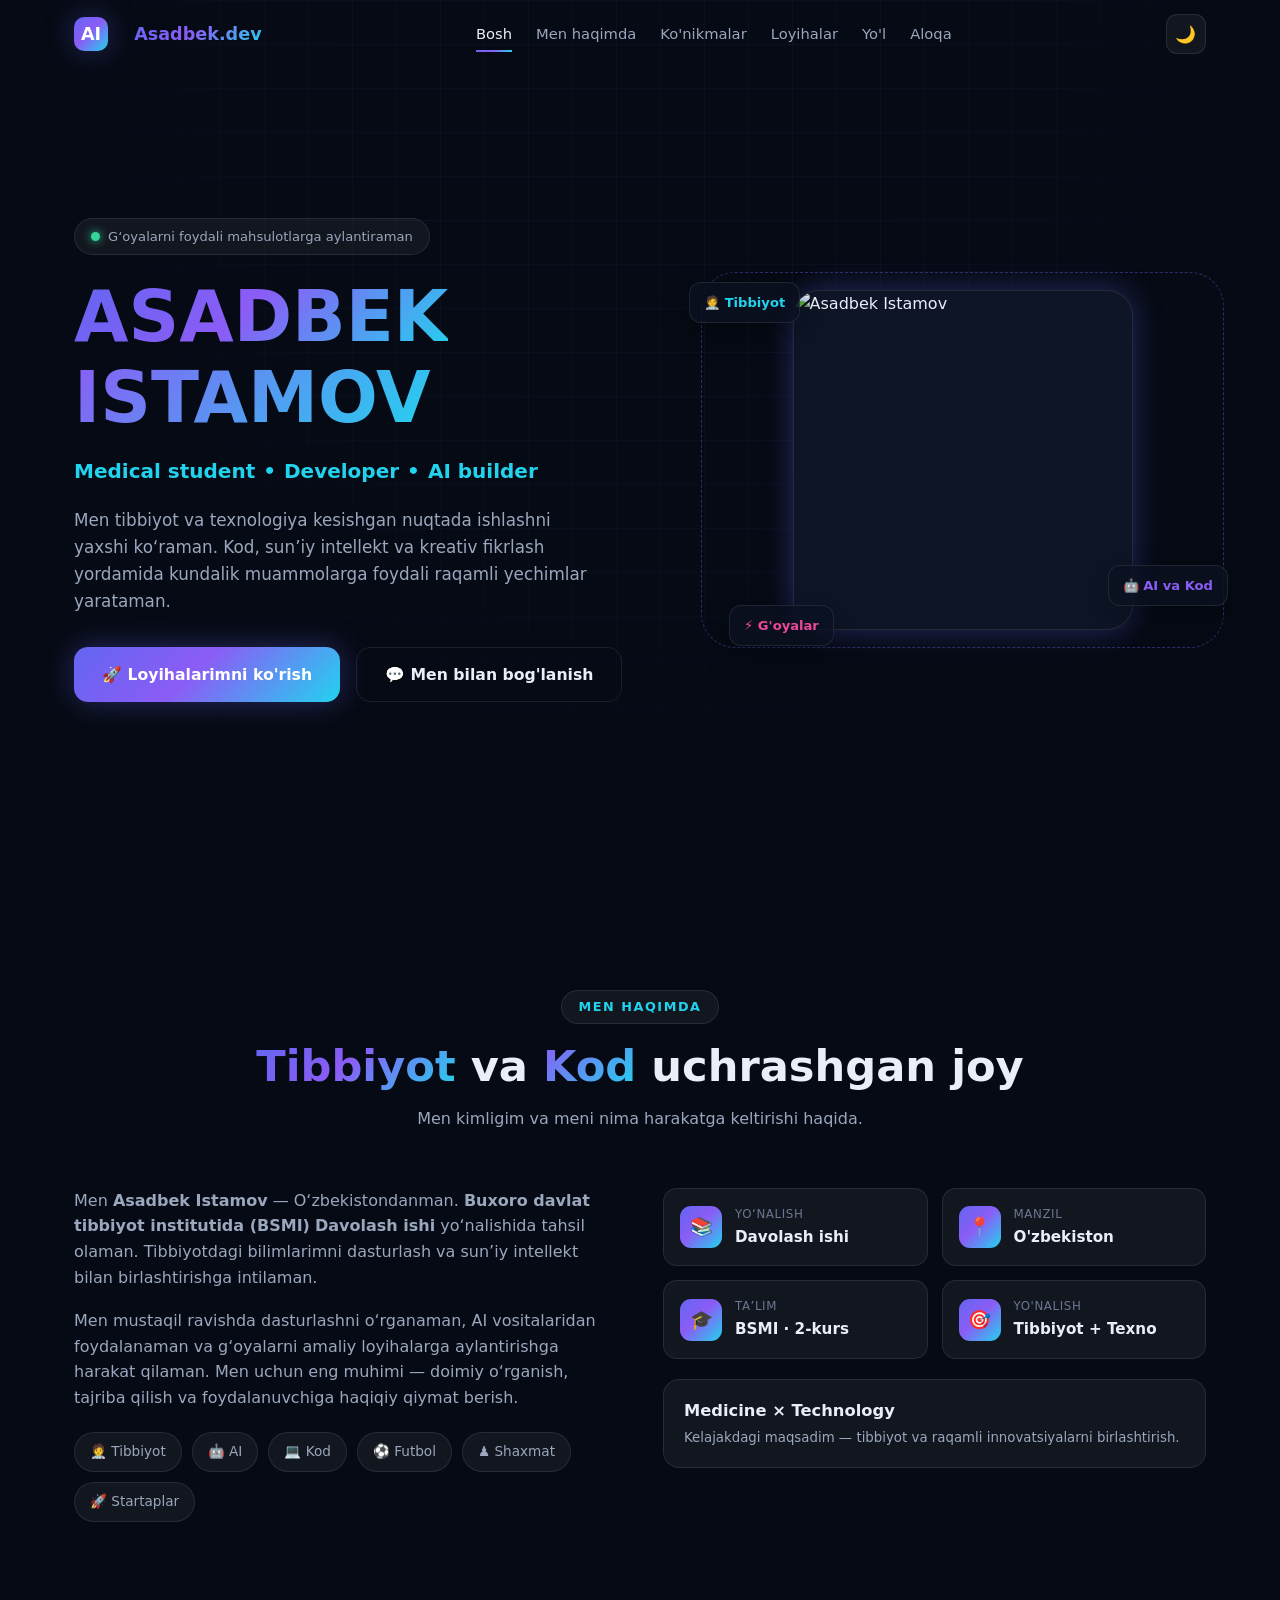
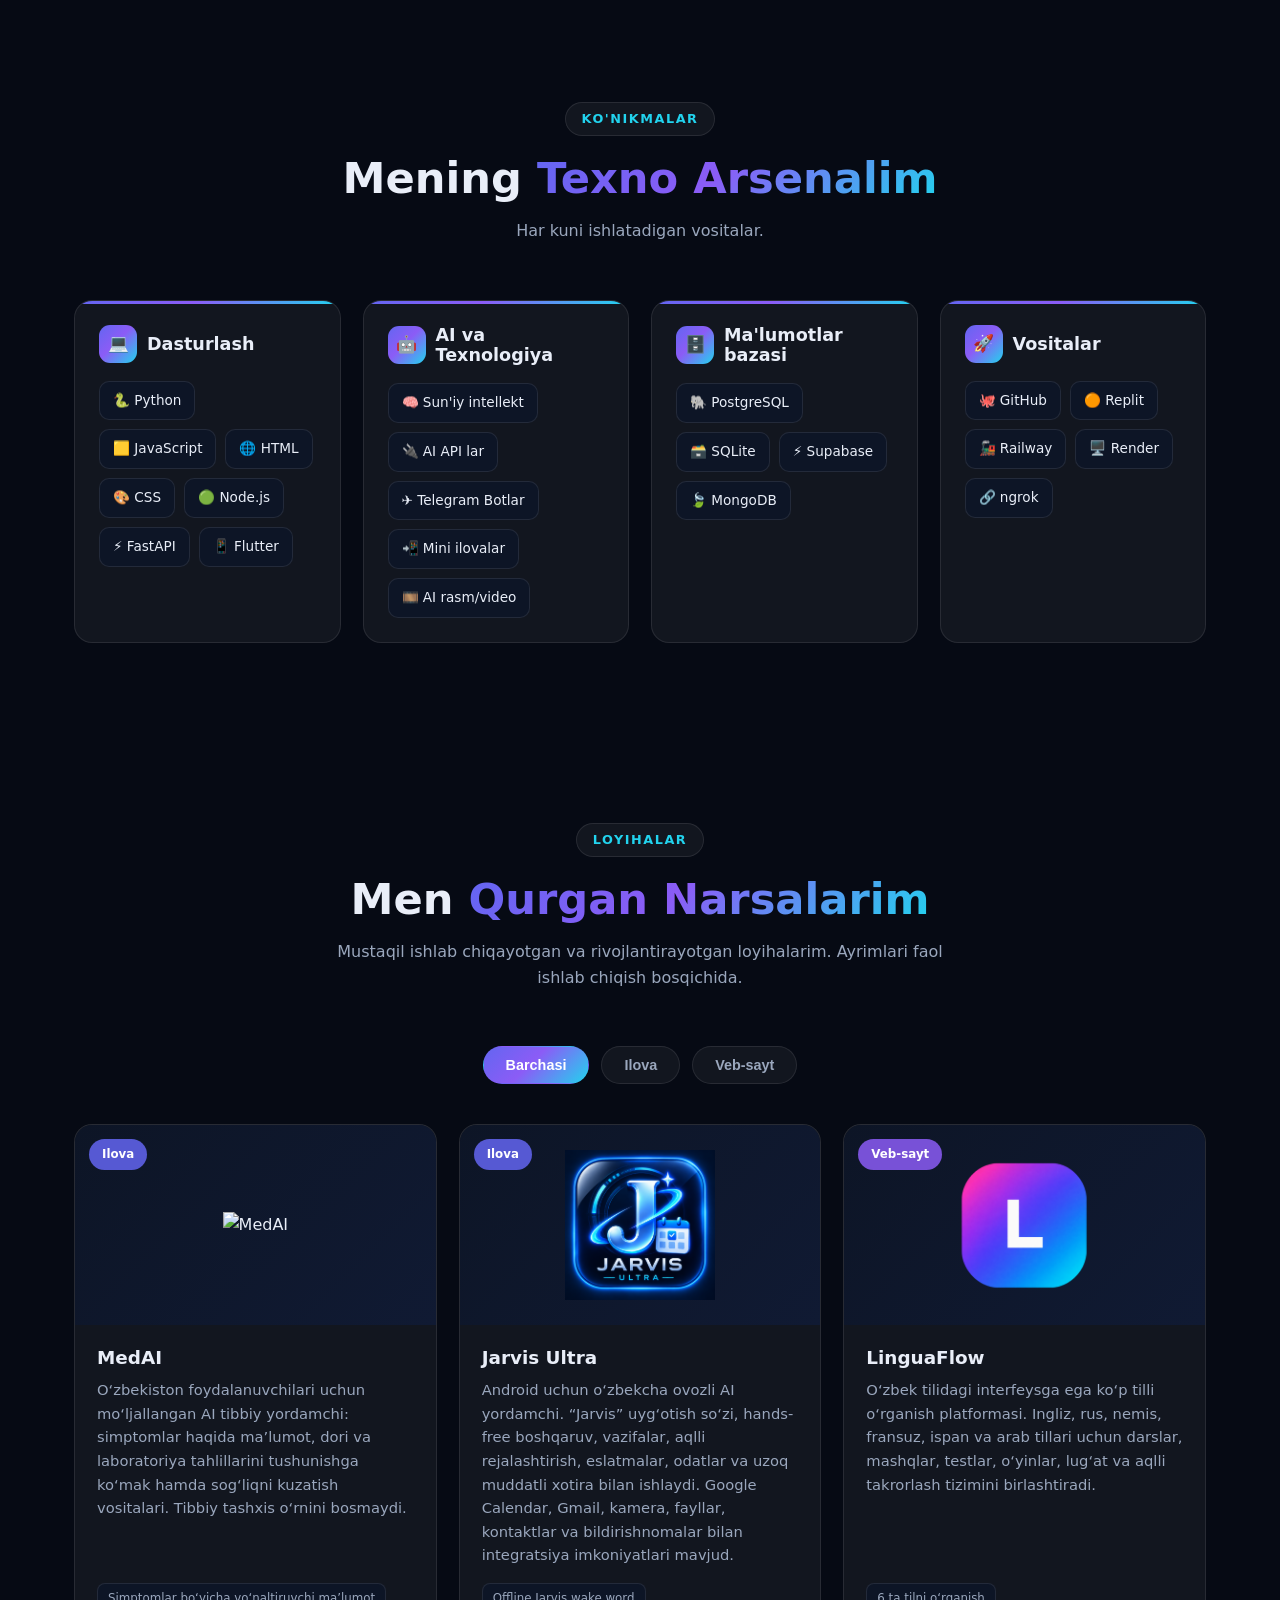
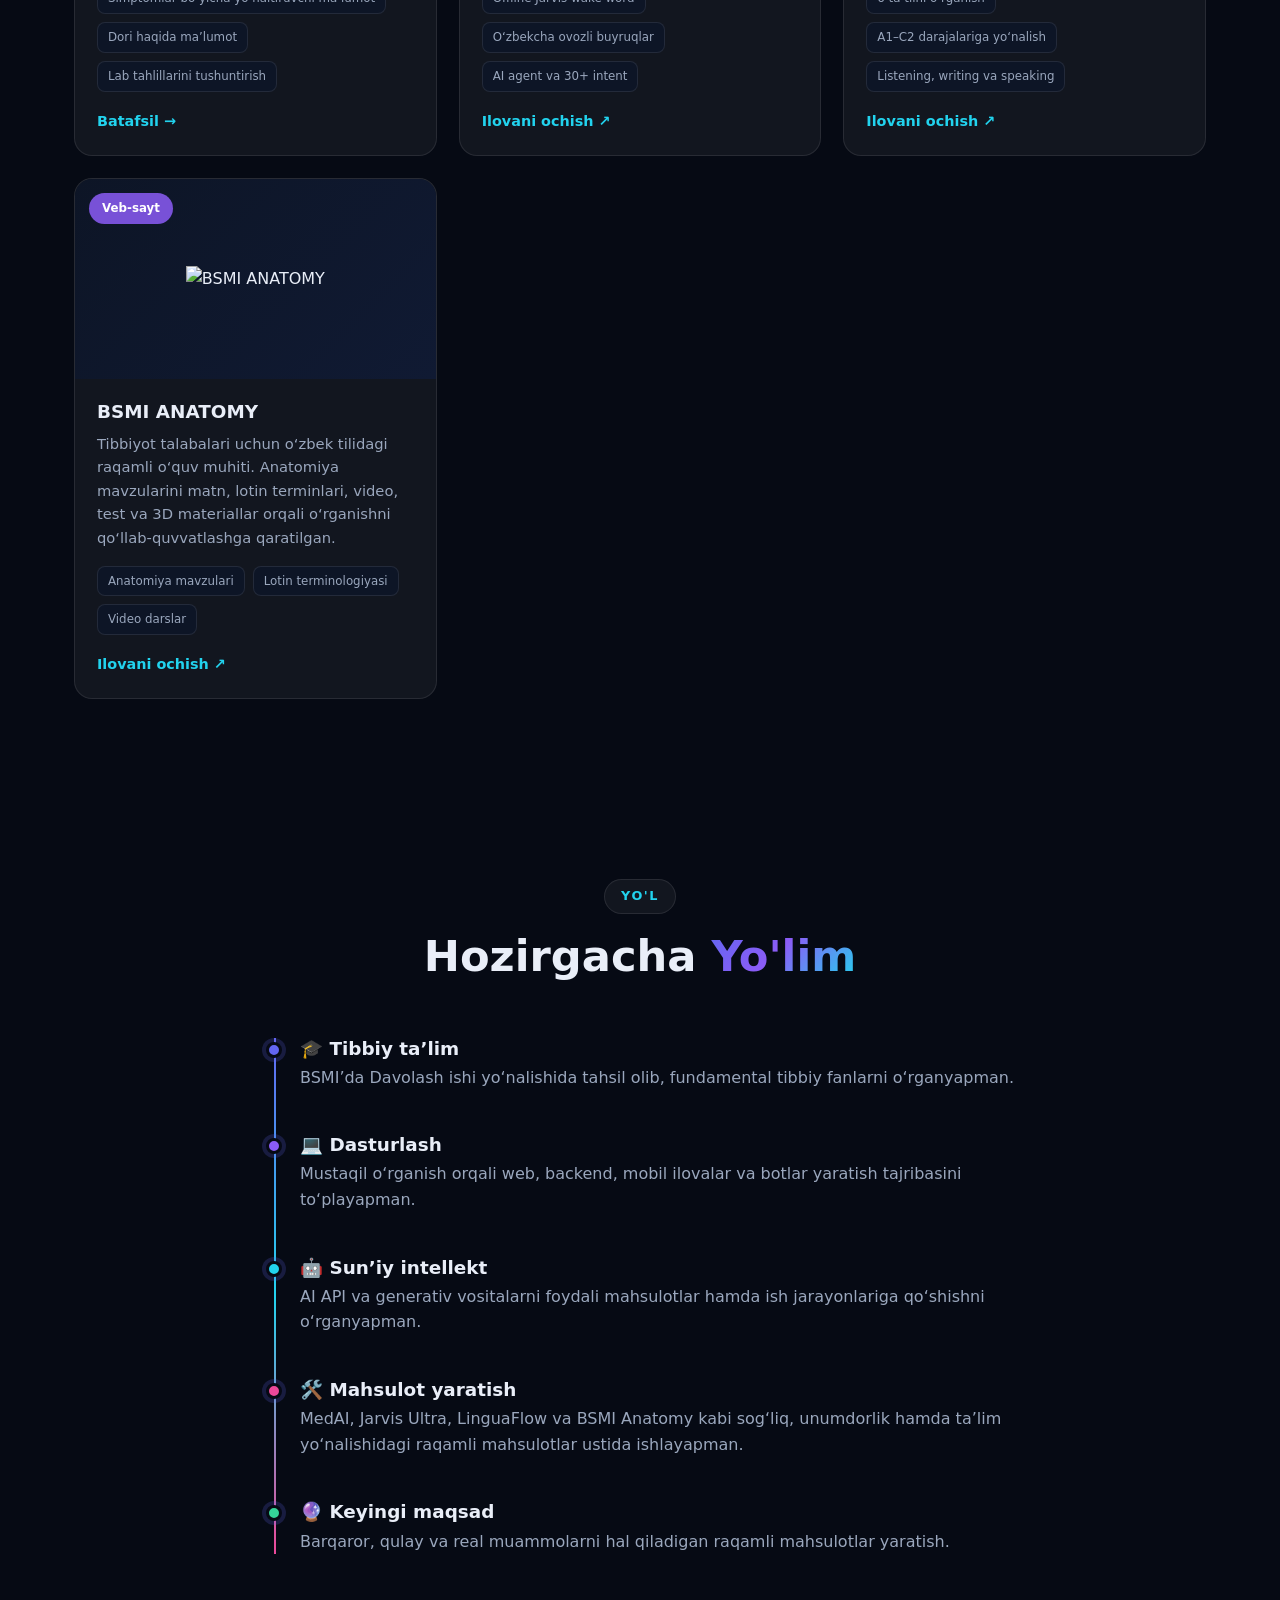
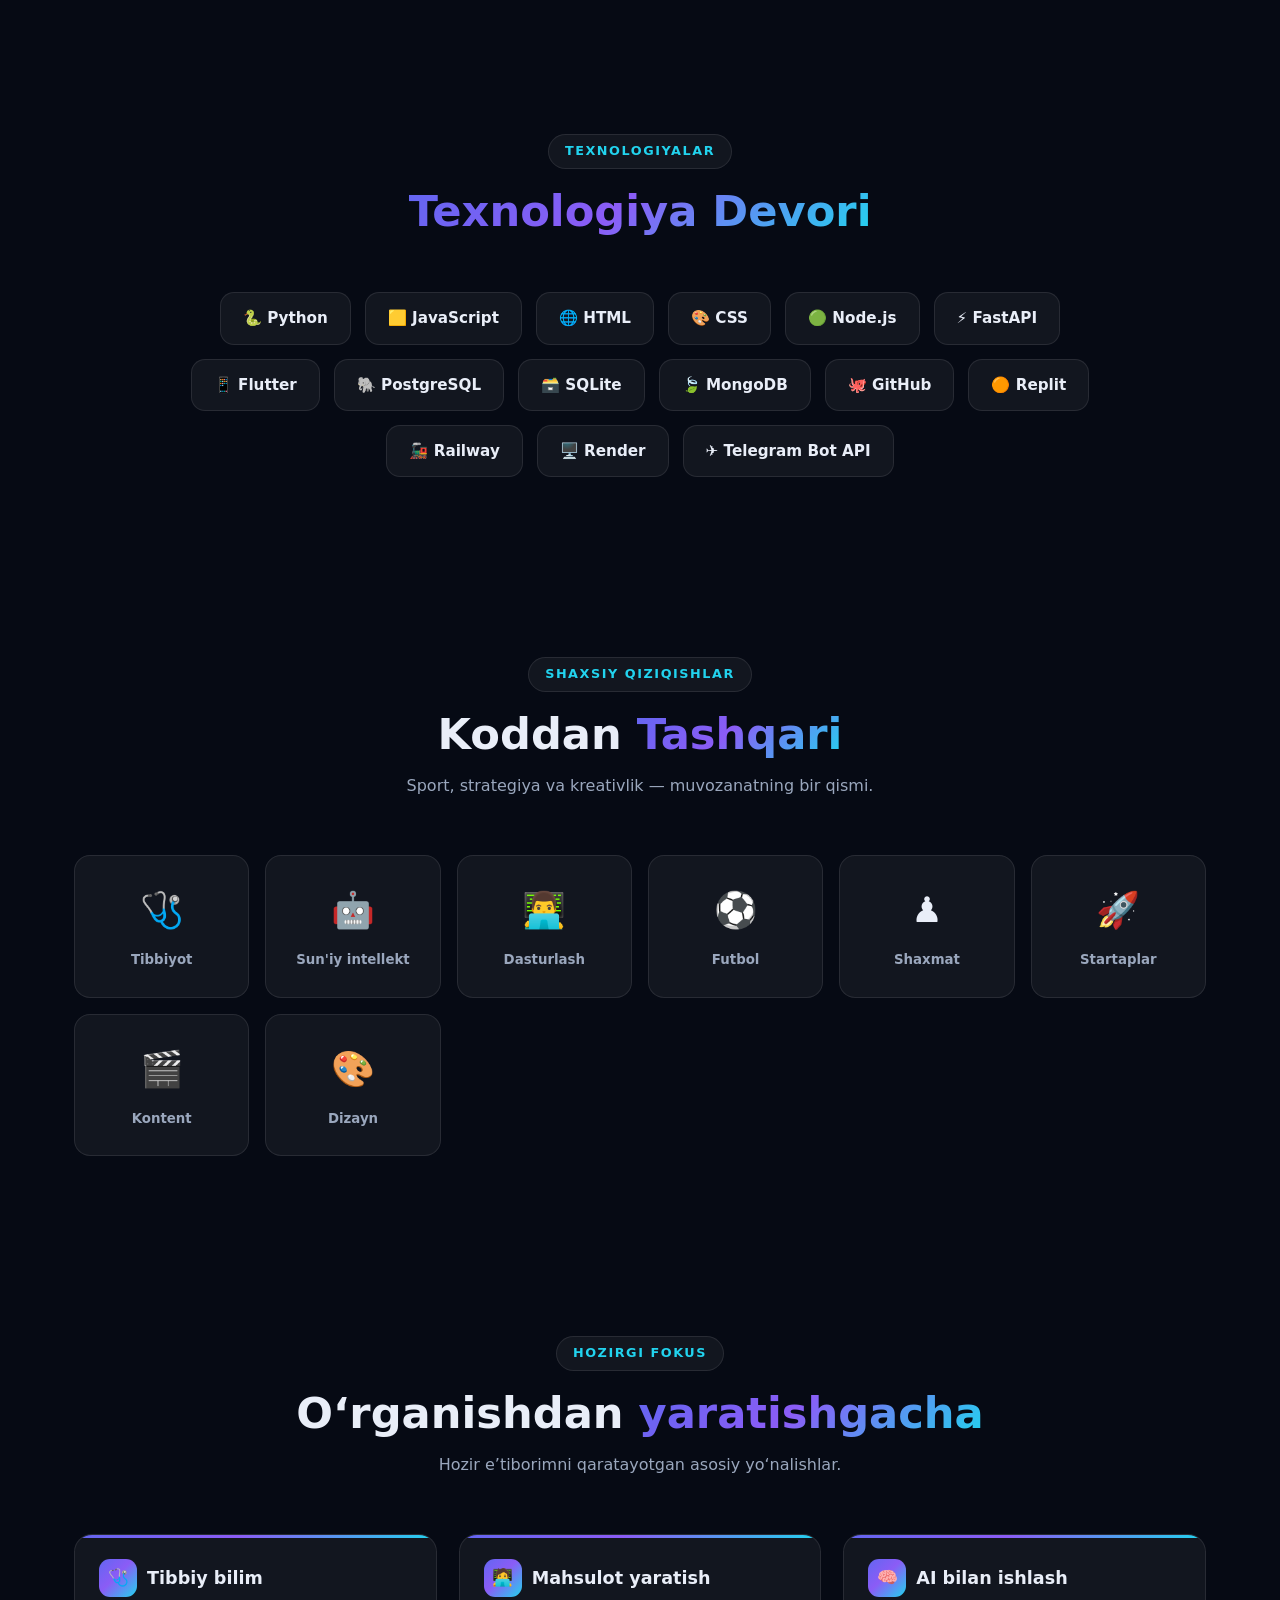
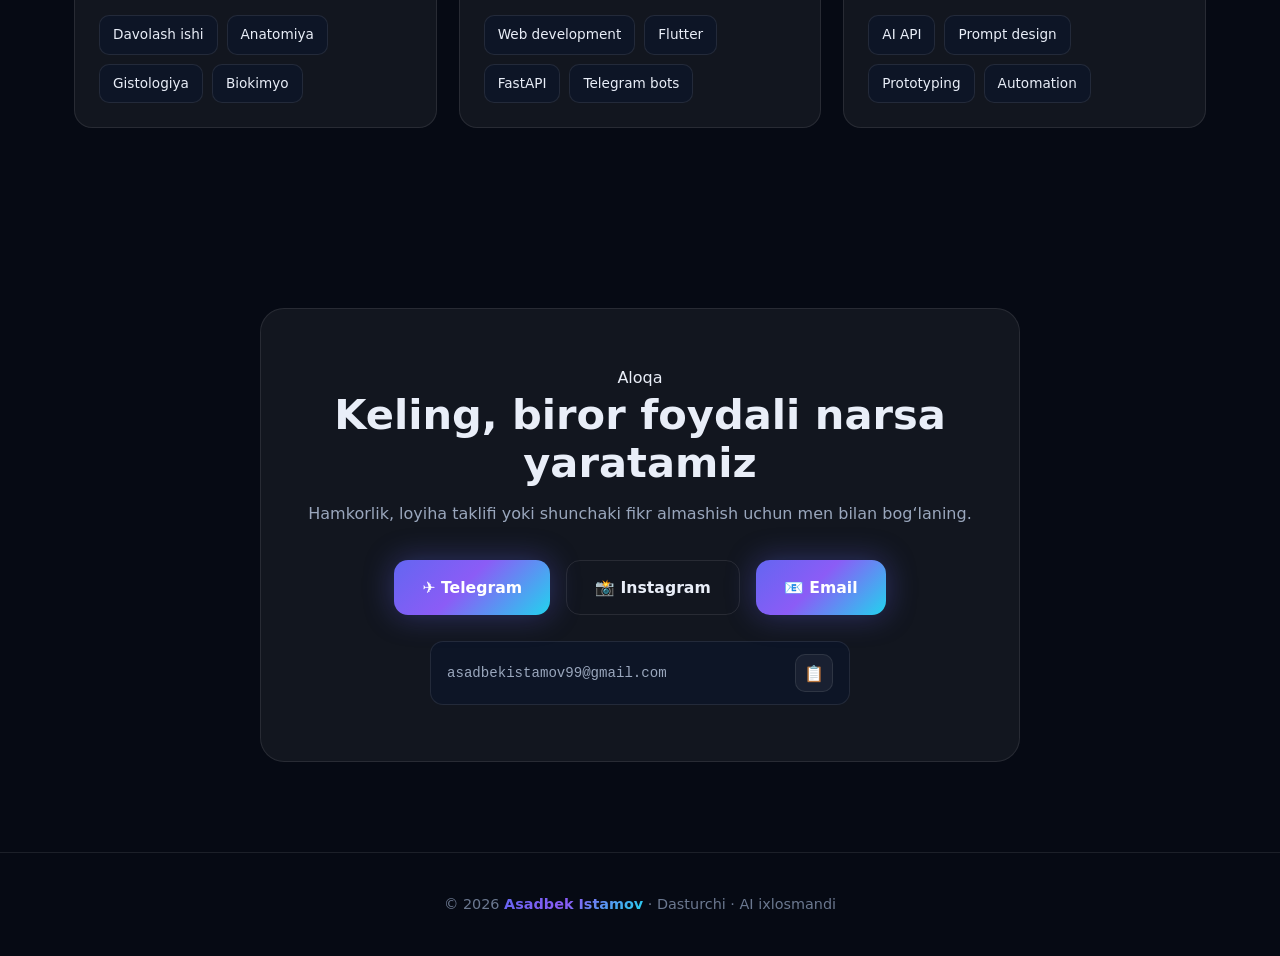
==== index.html @ b7e3a641 "Link BSMI Anatomy to bsmianatomy.uz" ====
<!DOCTYPE html>
<html lang="uz" data-theme="dark">
<head>
<meta charset="UTF-8">
<meta name="viewport" content="width=device-width, initial-scale=1.0">
<title>Asadbek Istamov — Creative Portfolio</title>
<meta name="description" content="Asadbek Istamovning shaxsiy portfolio sayti. Tibbiyot, dasturlash, sun'iy intellekt va raqamli mahsulotlar.">
<meta name="author" content="Asadbek Istamov">
<meta name="keywords" content="Asadbek Istamov, portfolio, BSMI, medicine, developer, AI, Jarvis Ultra, LinguaFlow, Uzbekistan">
<meta property="og:title" content="Asadbek Istamov — Portfolio">
<meta property="og:description" content="Asadbek Istamov — BSMI tibbiyot talabasi, dasturchi va AI asosidagi raqamli mahsulotlar yaratuvchisi.">
<meta property="og:image" content="https://cdn-chatly-docs.vyro.ai/chatly/ultra-agent/uploads/5bcc98c7-e6ce-4e99-9387-a50f38689645/0debd683-b462-4197-8a3b-48ad7d14d19b.png">
<meta name="theme-color" content="#060a14">
<meta name="robots" content="index,follow">
<style>
*{margin:0;padding:0;box-sizing:border-box}
:root{--bg:#060a14;--bg2:#0a1120;--panel:rgba(255,255,255,.05);--panel-solid:#0d1526;--border:rgba(255,255,255,.09);--text:#e9eef8;--muted:#9aa7bd;--subtle:#6b7890;--primary:#6366f1;--p2:#8b5cf6;--accent:#22d3ee;--glow:0 0 30px rgba(99,102,241,.35);--radius:18px;--maxw:1180px;--grad:linear-gradient(135deg,#6366f1,#8b5cf6 45%,#22d3ee)}
[data-theme=light]{--bg:#f4f6fb;--bg2:#fff;--panel:rgba(19,21,38,.05);--panel-solid:#fff;--border:rgba(19,21,38,.1);--text:#0b1222;--muted:#4a5670;--subtle:#7b879c;--glow:0 0 26px rgba(99,102,241,.22)}
html{scroll-behavior:smooth}
body{font-family:'Segoe UI',system-ui,-apple-system,Roboto,Arial,sans-serif;background:var(--bg);color:var(--text);line-height:1.6;transition:background .4s,color .4s}
a{color:inherit;text-decoration:none}img{max-width:100%;display:block}
section{max-width:var(--maxw);margin:0 auto;padding:90px 24px;scroll-margin-top:72px}
h1,h2,h3{line-height:1.15;font-weight:800}
.grad{background:var(--grad);-webkit-background-clip:text;background-clip:text;color:transparent}
.grad2{background:linear-gradient(135deg,#8b5cf6,#22d3ee);-webkit-background-clip:text;background-clip:text;color:transparent}
#progress{position:fixed;top:0;left:0;height:3px;width:0;background:var(--grad);z-index:2000}
#bg-grid{position:fixed;inset:0;z-index:-2;pointer-events:none;background-image:linear-gradient(rgba(99,102,241,.06) 1px,transparent 1px),linear-gradient(90deg,rgba(99,102,241,.06) 1px,transparent 1px);background-size:44px 44px;-webkit-mask-image:radial-gradient(ellipse at 50% 0,#000 30%,transparent 75%);mask-image:radial-gradient(ellipse at 50% 0,#000 30%,transparent 75%)}
#particles{position:fixed;inset:0;z-index:-1;pointer-events:none}
header{position:fixed;top:0;left:0;width:100%;z-index:100}
.nav-inner{max-width:var(--maxw);margin:0 auto;padding:14px 24px;display:flex;align-items:center;justify-content:space-between}
header.scrolled{background:rgba(6,10,20,.85);backdrop-filter:blur(14px);border-bottom:1px solid var(--border)}
.logo{font-weight:800;font-size:1.1rem;display:flex;align-items:center;gap:10px;cursor:pointer}
.logo .mark{width:34px;height:34px;border-radius:10px;background:var(--grad);display:grid;place-items:center;color:#fff;box-shadow:var(--glow)}
.logo em{font-style:normal;background:var(--grad);-webkit-background-clip:text;background-clip:text;color:transparent}
nav.desktop{display:flex;gap:24px;align-items:center}
nav.desktop a{font-size:.92rem;color:var(--muted);position:relative;padding:4px 0;font-weight:500;cursor:pointer;transition:color .25s}
nav.desktop a:hover,nav.desktop a.active{color:var(--text)}
nav.desktop a.active::after{content:'';position:absolute;left:0;bottom:-2px;width:100%;height:2px;background:var(--grad)}
#themeToggle,#menuBtn{width:40px;height:40px;border-radius:11px;border:1px solid var(--border);background:var(--panel);cursor:pointer;display:grid;place-items:center;color:var(--text);font-size:1.05rem}
#menuToggle{display:none;font-size:1.2rem}
.mobile-menu{position:fixed;inset:0;z-index:95;background:rgba(6,10,20,.96);display:none;flex-direction:column;align-items:center;justify-content:center;gap:26px;font-size:1.3rem}
.mobile-menu.open{display:flex;animation:fadeIn .3s}
.mobile-menu a{cursor:pointer}
@keyframes fadeIn{from{opacity:0}to{opacity:1}}
.hero{min-height:100vh;display:flex;align-items:center;padding-top:110px;scroll-margin-top:0}
.hero-grid{display:grid;grid-template-columns:1.1fr .9fr;gap:50px;align-items:center;width:100%}
.badge{display:inline-flex;align-items:center;gap:8px;padding:7px 16px;border-radius:999px;border:1px solid var(--border);background:var(--panel);font-size:.82rem;color:var(--muted);margin-bottom:22px}
.badge .dot{width:9px;height:9px;border-radius:50%;background:#34d399;box-shadow:0 0 10px #34d399;animation:pulse 2s infinite}
@keyframes pulse{0%,100%{opacity:1}50%{opacity:.35}}
.hero h1{font-size:clamp(2.4rem,6vw,4.4rem);margin-bottom:16px}
.hero .subtitle{font-size:clamp(1rem,2.4vw,1.25rem);color:var(--accent);font-weight:600;margin-bottom:20px;display:flex;flex-wrap:wrap;gap:8px}
.hero p.desc{color:var(--muted);max-width:520px;margin-bottom:32px;font-size:1.05rem}
.hero-actions{display:flex;gap:16px;flex-wrap:wrap}
.btn{display:inline-flex;align-items:center;justify-content:center;gap:10px;padding:14px 28px;border-radius:14px;font-weight:600;font-size:.98rem;cursor:pointer;transition:transform .3s,box-shadow .3s;border:none}
.btn-primary{background:var(--grad);color:#fff;box-shadow:var(--glow)}
.btn-primary:hover{transform:translateY(-3px);box-shadow:0 0 44px rgba(99,102,241,.55)}
.btn-ghost{background:transparent;border:1px solid var(--border);color:var(--text)}
.btn-ghost:hover{border-color:var(--primary);color:var(--primary);transform:translateY(-3px)}
.hero-visual{position:relative;display:grid;place-items:center}
.avatar-frame{position:relative;width:340px;height:340px;border-radius:26px;overflow:hidden;border:1px solid var(--border);background:var(--panel-solid);box-shadow:var(--glow);animation:float 6s infinite}
.avatar-frame img{width:100%;height:100%;object-fit:cover}
@keyframes float{0%,100%{transform:translateY(0)}50%{transform:translateY(-14px)}}
.ring{position:absolute;inset:-18px;border:1px dashed rgba(99,102,241,.4);border-radius:34px;animation:spin 22s linear infinite}
@keyframes spin{to{transform:rotate(360deg)}}
.float-badge{position:absolute;padding:9px 14px;border-radius:12px;background:rgba(10,17,32,.8);border:1px solid var(--border);font-size:.82rem;font-weight:600;box-shadow:0 10px 30px rgba(0,0,0,.3);animation:float 5s infinite;white-space:nowrap}
.float-badge.b1{top:-8px;left:-30px;color:#22d3ee}.float-badge.b2{bottom:24px;right:-22px;color:#8b5cf6;animation-delay:1.2s}.float-badge.b3{bottom:-16px;left:10px;color:#ec4899;animation-delay:2s}
.sec-head{text-align:center;margin-bottom:56px}
.sec-head .eyebrow{display:inline-block;padding:6px 16px;border-radius:999px;border:1px solid var(--border);background:var(--panel);color:var(--accent);font-size:.8rem;letter-spacing:.12em;text-transform:uppercase;font-weight:700;margin-bottom:18px}
.sec-head h2{font-size:clamp(1.8rem,4vw,2.7rem);margin-bottom:14px}
.sec-head p{color:var(--muted);max-width:640px;margin:0 auto}
.reveal{opacity:0;transform:translateY(30px);transition:opacity .7s ease,transform .7s ease}
.reveal.visible{opacity:1;transform:translateY(0)}
.about-grid{display:grid;grid-template-columns:1fr 1fr;gap:46px}
.about-text p{color:var(--muted);margin-bottom:18px}
.cards-grid{display:grid;grid-template-columns:repeat(2,1fr);gap:14px}
.info-card{display:flex;align-items:center;gap:13px;padding:16px;border-radius:14px;background:var(--panel);border:1px solid var(--border)}
.info-card .ic{width:42px;height:42px;border-radius:11px;background:var(--grad);display:grid;place-items:center;font-size:1.15rem;flex-shrink:0}
.info-card .txt small{display:block;color:var(--subtle);font-size:.74rem;text-transform:uppercase;letter-spacing:.05em}
.info-card .txt b{font-size:.95rem}
.edu-card{margin-top:20px;padding:18px 20px;border-radius:16px;background:var(--panel);border:1px solid var(--border)}
.edu-card b{display:block;font-size:1.02rem}.edu-card small{color:var(--muted)}
.interest-chips{display:flex;flex-wrap:wrap;gap:10px;margin-top:22px}
.chip{padding:8px 15px;border-radius:999px;border:1px solid var(--border);background:var(--panel);font-size:.85rem;color:var(--muted)}
.grid{display:grid;gap:22px}
.skills-grid{grid-template-columns:repeat(auto-fit,minmax(250px,1fr))}
.proj-grid{grid-template-columns:repeat(auto-fit,minmax(300px,1fr))}
.int-grid{grid-template-columns:repeat(auto-fit,minmax(150px,1fr));gap:16px}
.skill-group{background:var(--panel);border:1px solid var(--border);border-radius:var(--radius);padding:24px;transition:.35s;position:relative;overflow:hidden}
.skill-group::before{content:'';position:absolute;top:0;left:0;right:0;height:3px;background:var(--grad)}
.skill-group:hover{transform:translateY(-6px);box-shadow:var(--glow)}
.skill-group h3{display:flex;align-items:center;gap:10px;margin-bottom:18px;font-size:1.1rem}
.skill-group h3 .gi{width:38px;height:38px;border-radius:11px;background:var(--grad);display:grid;place-items:center;font-size:1.05rem;flex-shrink:0}
.skill-tags{display:flex;flex-wrap:wrap;gap:9px}
.skill-tag{display:inline-flex;align-items:center;gap:7px;padding:8px 13px;border-radius:10px;background:var(--panel-solid);border:1px solid var(--border);font-size:.85rem}
.filters{display:flex;gap:12px;justify-content:center;flex-wrap:wrap;margin-bottom:40px}
.filter-btn{padding:10px 22px;border-radius:999px;border:1px solid var(--border);background:var(--panel);color:var(--muted);cursor:pointer;font-size:.9rem;font-weight:600}
.filter-btn.active{background:var(--grad);color:#fff;border-color:transparent}
.project-card{background:var(--panel);border:1px solid var(--border);border-radius:var(--radius);overflow:hidden;transition:.35s;cursor:pointer;display:flex;flex-direction:column}
.project-card:hover{transform:translateY(-8px);box-shadow:var(--glow);border-color:var(--primary)}
.proj-media{height:200px;position:relative;overflow:hidden;display:grid;place-items:center;background:linear-gradient(135deg,#0d1526,#101a33);padding:22px}
.proj-media img{max-width:70%;max-height:150px;object-fit:contain}
.proj-cat{position:absolute;top:14px;left:14px;padding:6px 13px;border-radius:999px;font-size:.74rem;font-weight:700}
.cat-app{background:rgba(99,102,241,.85);color:#fff}.cat-web{background:rgba(139,92,246,.85);color:#fff}
.cat-med{background:rgba(99,102,241,.85);color:#fff}.cat-edu{background:rgba(139,92,246,.85);color:#fff}.cat-ecom{background:rgba(34,211,238,.85);color:#0b1222}.cat-other{background:rgba(52,211,153,.85);color:#0b1222}
.proj-body{padding:22px;flex:1;display:flex;flex-direction:column}
.proj-body h3{margin-bottom:10px;font-size:1.15rem}
.proj-body p{color:var(--muted);font-size:.92rem;margin-bottom:16px;flex:1}
.proj-feat{display:flex;flex-wrap:wrap;gap:8px;margin-bottom:18px}
.feat{font-size:.74rem;padding:5px 10px;border-radius:8px;background:var(--panel-solid);border:1px solid var(--border);color:var(--muted)}
.proj-link{color:var(--accent);font-weight:600;font-size:.9rem}.proj-link:hover{text-decoration:underline}#mVisit[hidden]{display:none}
.timeline{position:relative;max-width:760px;margin:0 auto;padding-left:40px}
.timeline::before{content:'';position:absolute;left:14px;top:0;bottom:0;width:2px;background:linear-gradient(var(--primary),var(--accent),#ec4899)}
.t-item{position:relative;padding-bottom:44px}.t-item:last-child{padding-bottom:0}
.t-dot{position:absolute;left:-34px;top:4px;width:16px;height:16px;border-radius:50%;background:var(--primary);border:3px solid var(--bg);box-shadow:0 0 0 4px rgba(99,102,241,.2)}
.t-item:nth-child(2) .t-dot{background:var(--p2)}.t-item:nth-child(3) .t-dot{background:var(--accent)}.t-item:nth-child(4) .t-dot{background:#ec4899}.t-item:nth-child(5) .t-dot{background:#34d399}
.t-item h3{font-size:1.15rem;margin-bottom:6px}.t-item p{color:var(--muted)}
.tech-wall{display:flex;flex-wrap:wrap;gap:14px;justify-content:center;max-width:900px;margin:0 auto}
.tech-item{display:inline-flex;align-items:center;gap:9px;padding:13px 22px;border-radius:14px;background:var(--panel);border:1px solid var(--border);font-weight:600;font-size:.95rem;transition:.3s;cursor:pointer}
.tech-item:hover{transform:translateY(-6px) scale(1.05);border-color:var(--primary);box-shadow:var(--glow)}
.int-card{display:flex;flex-direction:column;align-items:center;gap:11px;padding:26px 16px;border-radius:16px;background:var(--panel);border:1px solid var(--border);text-align:center;transition:.35s}
.int-card .emoji{font-size:2.2rem;transition:transform .35s}
.int-card:hover{transform:translateY(-6px);border-color:var(--primary);box-shadow:var(--glow)}
.int-card:hover .emoji{transform:scale(1.25) rotate(-6deg)}
.int-card small{color:var(--muted);font-weight:600}
.contact-card{max-width:760px;margin:0 auto;text-align:center;padding:56px 40px;border-radius:24px;background:var(--panel);border:1px solid var(--border)}
.contact-card h2{font-size:clamp(1.8rem,4vw,2.6rem);margin-bottom:14px}
.contact-card p{color:var(--muted);margin-bottom:34px}
.contact-links{display:flex;gap:16px;justify-content:center;flex-wrap:wrap}
.copy-row{display:flex;align-items:center;gap:10px;justify-content:center;max-width:420px;margin:26px auto 0;padding:12px 16px;border-radius:13px;background:var(--panel-solid);border:1px solid var(--border)}
.copy-row code{color:var(--muted);font-size:.88rem;flex:1;text-align:left;overflow:hidden;text-overflow:ellipsis;white-space:nowrap}
#copyBtn{width:38px;height:38px;border-radius:10px;border:1px solid var(--border);background:var(--panel);cursor:pointer;color:var(--text);font-size:1rem}
#toast{position:fixed;bottom:28px;left:50%;transform:translate(-50%,80px);padding:12px 22px;border-radius:12px;background:var(--panel-solid);border:1px solid var(--border);box-shadow:var(--glow);opacity:0;transition:.35s;z-index:2001;font-size:.9rem}
#toast.show{transform:translate(-50%,0);opacity:1}
#toTop{position:fixed;bottom:26px;right:26px;width:48px;height:48px;border-radius:13px;background:var(--grad);color:#fff;border:none;cursor:pointer;font-size:1.1rem;box-shadow:var(--glow);opacity:0;visibility:hidden;transform:translateY(14px);transition:.3s;z-index:60}
#toTop.show{opacity:1;visibility:visible;transform:translateY(0)}
footer{text-align:center;padding:40px 24px;color:var(--subtle);font-size:.9rem;border-top:1px solid var(--border)}
footer em{font-style:normal;background:var(--grad);-webkit-background-clip:text;background-clip:text;color:transparent;font-weight:700}
.modal{position:fixed;inset:0;z-index:1500;display:none;align-items:center;justify-content:center;padding:24px;background:rgba(4,8,16,.7);backdrop-filter:blur(10px)}
.modal.open{display:flex;animation:fadeIn .25s}
.modal-box{background:var(--panel-solid);border:1px solid var(--border);border-radius:22px;max-width:600px;width:100%;max-height:86vh;overflow-y:auto;box-shadow:0 30px 80px rgba(0,0,0,.5);animation:pop .3s}
@keyframes pop{from{transform:scale(.92);opacity:0}to{transform:scale(1);opacity:1}}
.modal-media{height:200px;position:relative;border-radius:22px 22px 0 0;display:grid;place-items:center;background:linear-gradient(135deg,#0d1526,#101a33);padding:22px}
.modal-media img{max-width:70%;max-height:150px;object-fit:contain}
.modal-media .proj-cat{position:absolute}
.modal-close{position:absolute;top:14px;right:14px;width:38px;height:38px;border-radius:11px;border:1px solid var(--border);background:rgba(13,21,38,.7);color:#fff;cursor:pointer;font-size:1.1rem;z-index:3}
.modal-body{padding:26px}.modal-body h3{font-size:1.5rem;margin-bottom:12px}.modal-body .mdesc{color:var(--muted);margin-bottom:20px}
.modal-feat{display:flex;flex-wrap:wrap;gap:9px}.m-feat{padding:8px 14px;border-radius:10px;background:var(--panel);border:1px solid var(--border);font-size:.85rem}
#loginOverlay{position:fixed;inset:0;z-index:3000;display:none;align-items:center;justify-content:center;padding:24px;background:rgba(3,6,12,.85);backdrop-filter:blur(12px)}
#loginOverlay.open{display:flex;animation:fadeIn .25s}
.login-box{background:var(--panel-solid);border:1px solid var(--border);border-radius:20px;padding:34px;max-width:380px;width:100%;box-shadow:0 30px 80px rgba(0,0,0,.5);position:relative}
.login-box h3{margin-bottom:8px}.login-box p{color:var(--muted);font-size:.9rem;margin-bottom:22px}
.login-box input{width:100%;padding:13px 15px;border-radius:11px;border:1px solid var(--border);background:var(--panel);color:var(--text);font-size:.95rem;margin-bottom:12px;outline:none}
.login-box input:focus{border-color:var(--primary);box-shadow:var(--glow)}
.login-err{color:#f87171;font-size:.85rem;min-height:20px;margin-bottom:10px}
.login-close{position:absolute;top:14px;right:14px;width:34px;height:34px;border-radius:10px;border:1px solid var(--border);background:var(--panel);color:var(--text);cursor:pointer}
#adminPanel{position:fixed;right:0;top:0;width:min(430px,92vw);height:100vh;z-index:2600;background:var(--bg2);border-left:1px solid var(--border);transform:translateX(102%);transition:transform .35s;overflow-y:auto;box-shadow:-20px 0 60px rgba(0,0,0,.4)}
#adminPanel.open{transform:translateX(0)}
.adm-head{position:sticky;top:0;z-index:2;background:var(--bg2);padding:18px 20px;border-bottom:1px solid var(--border);display:flex;align-items:center;justify-content:space-between}
.adm-head h3{font-size:1.1rem}.adm-close{width:36px;height:36px;border-radius:10px;border:1px solid var(--border);background:var(--panel);color:var(--text);cursor:pointer}
.adm-body{padding:20px}
.adm-sec{margin-bottom:28px}.adm-sec h4{font-size:1rem;margin-bottom:14px;color:var(--accent)}
.adm-item{display:flex;align-items:center;justify-content:space-between;gap:10px;padding:10px 12px;border-radius:11px;background:var(--panel);border:1px solid var(--border);margin-bottom:8px}
.adm-item .nm{font-size:.9rem;font-weight:600;flex:1}
.adm-item .btns button{background:none;border:none;cursor:pointer;font-size:1rem;margin-left:6px}
.adm-item .del{color:#f87171}.adm-item .ed{color:var(--accent)}
.adm-form{display:flex;flex-direction:column;gap:9px;margin-top:12px}
.adm-form input,.adm-form select,.adm-form textarea{width:100%;padding:10px 12px;border-radius:10px;border:1px solid var(--border);background:var(--panel);color:var(--text);font-size:.9rem;outline:none;font-family:inherit}
.adm-form input:focus,.adm-form select:focus,.adm-form textarea:focus{border-color:var(--primary)}
.adm-add{width:100%;margin-top:8px}
.adm-nav{display:flex;gap:8px;flex-wrap:wrap;margin-bottom:20px}
.adm-nav button{padding:8px 14px;border-radius:9px;border:1px solid var(--border);background:var(--panel);color:var(--muted);cursor:pointer;font-size:.85rem}
.adm-nav button.active{color:#fff;background:var(--primary);border-color:transparent}
.adm-block{display:none}.adm-block.active{display:block}
.adm-note{color:var(--muted);font-size:.8rem;margin-top:10px}
@media(max-width:920px){.hero-grid{grid-template-columns:1fr;text-align:center;gap:60px}.hero p.desc{margin:0 auto 32px}.hero-actions,.subtitle{justify-content:center}.about-grid{grid-template-columns:1fr}nav.desktop{display:none}#menuToggle{display:grid;place-items:center}}
@media(max-width:640px){section{padding:70px 18px}.avatar-frame{width:250px;height:250px}.cards-grid{grid-template-columns:1fr}.contact-card{padding:40px 22px}}
</style>
</head>
<body>
<div id="progress"></div><div id="bg-grid"></div><canvas id="particles"></canvas>

<header id="header">
  <div class="nav-inner">
    <span class="logo" data-scroll="#home"><span class="mark">AI</span>&nbsp;<em>Asadbek.dev</em></span>
    <nav class="desktop">
      <a data-scroll="#home" class="active">Bosh</a>
      <a data-scroll="#about">Men haqimda</a>
      <a data-scroll="#skills">Ko'nikmalar</a>
      <a data-scroll="#projects">Loyihalar</a>
      <a data-scroll="#journey">Yo'l</a>
      <a data-scroll="#contact">Aloqa</a>
    </nav>
    <div style="display:flex;gap:10px;align-items:center">
      <button id="themeToggle" aria-label="Rejim">🌙</button>
      <button id="menuToggle" aria-label="Menyu">☰</button>
    </div>
  </div>
</header>
<div class="mobile-menu" id="mobileMenu">
  <a data-scroll="#home">Bosh</a><a data-scroll="#about">Men haqimda</a><a data-scroll="#skills">Ko'nikmalar</a>
  <a data-scroll="#projects">Loyihalar</a><a data-scroll="#journey">Yo'l</a><a data-scroll="#contact">Aloqa</a>
</div>

<section class="hero" id="home">
  <div class="container hero-grid">
    <div class="hero-text">
      <span class="badge"><span class="dot"></span> G‘oyalarni foydali mahsulotlarga aylantiraman</span>
      <h1><span class="grad">ASADBEK</span><br><span class="grad2">ISTAMOV</span></h1>
      <div class="subtitle"><span>Medical student</span><span>•</span><span>Developer</span><span>•</span><span>AI builder</span></div>
      <p class="desc">Men tibbiyot va texnologiya kesishgan nuqtada ishlashni yaxshi ko‘raman. Kod, sun’iy intellekt va kreativ fikrlash yordamida kundalik muammolarga foydali raqamli yechimlar yarataman.</p>
      <div class="hero-actions">
        <a class="btn btn-primary" data-scroll="#projects">🚀 Loyihalarimni ko'rish</a>
        <a class="btn btn-ghost" data-scroll="#contact">💬 Men bilan bog'lanish</a>
      </div>
    </div>
    <div class="hero-visual">
      <div class="ring"></div>
      <div class="avatar-frame"><img id="avatarImg" alt="Asadbek Istamov"></div>
      <div class="float-badge b1">🧑‍⚕️ Tibbiyot</div>
      <div class="float-badge b2">🤖 AI va Kod</div>
      <div class="float-badge b3">⚡ G'oyalar</div>
    </div>
  </div>
</section>

<section id="about">
  <div class="sec-head reveal"><span class="eyebrow">Men haqimda</span><h2><span class="grad">Tibbiyot</span> va <span class="grad2">Kod</span> uchrashgan joy</h2><p>Men kimligim va meni nima harakatga keltirishi haqida.</p></div>
  <div class="about-grid">
    <div class="about-text reveal">
      <p>Men <b>Asadbek Istamov</b> — O‘zbekistondanman. <b>Buxoro davlat tibbiyot institutida (BSMI)</b> <b>Davolash ishi</b> yo‘nalishida tahsil olaman. Tibbiyotdagi bilimlarimni dasturlash va sun’iy intellekt bilan birlashtirishga intilaman.</p>
      <p>Men mustaqil ravishda dasturlashni o‘rganaman, AI vositalaridan foydalanaman va g‘oyalarni amaliy loyihalarga aylantirishga harakat qilaman. Men uchun eng muhimi — doimiy o‘rganish, tajriba qilish va foydalanuvchiga haqiqiy qiymat berish.</p>
      <div class="interest-chips"><span class="chip">🧑‍⚕️ Tibbiyot</span><span class="chip">🤖 AI</span><span class="chip">💻 Kod</span><span class="chip">⚽ Futbol</span><span class="chip">♟️ Shaxmat</span><span class="chip">🚀 Startaplar</span></div>
    </div>
    <div class="reveal">
      <div class="cards-grid">
        <div class="info-card"><span class="ic">📚</span><div class="txt"><small>Yo‘nalish</small><b>Davolash ishi</b></div></div>
        <div class="info-card"><span class="ic">📍</span><div class="txt"><small>Manzil</small><b>O'zbekiston</b></div></div>
        <div class="info-card"><span class="ic">🎓</span><div class="txt"><small>Ta’lim</small><b>BSMI · 2-kurs</b></div></div>
        <div class="info-card"><span class="ic">🎯</span><div class="txt"><small>Yo'nalish</small><b>Tibbiyot + Texno</b></div></div>
      </div>
      <div class="edu-card"><b>Medicine × Technology</b><small>Kelajakdagi maqsadim — tibbiyot va raqamli innovatsiyalarni birlashtirish.</small></div>
    </div>
  </div>
</section>

<section id="skills">
  <div class="sec-head reveal"><span class="eyebrow">Ko'nikmalar</span><h2>Mening <span class="grad">Texno Arsenalim</span></h2><p>Har kuni ishlatadigan vositalar.</p></div>
  <div class="grid skills-grid" id="skillGroups"></div>
</section>

<section id="projects">
  <div class="sec-head reveal"><span class="eyebrow">Loyihalar</span><h2>Men <span class="grad">Qurgan Narsalarim</span></h2><p>Mustaqil ishlab chiqayotgan va rivojlantirayotgan loyihalarim. Ayrimlari faol ishlab chiqish bosqichida.</p></div>
  <div class="filters reveal" id="filters"></div>
  <div class="grid proj-grid" id="projGrid"></div>
</section>

<section id="journey">
  <div class="sec-head reveal"><span class="eyebrow">Yo'l</span><h2>Hozirgacha <span class="grad">Yo'lim</span></h2></div>
  <div class="timeline">
    <div class="t-item reveal"><span class="t-dot"></span><h3>🎓 Tibbiy ta’lim</h3><p>BSMI’da Davolash ishi yo‘nalishida tahsil olib, fundamental tibbiy fanlarni o‘rganyapman.</p></div>
    <div class="t-item reveal"><span class="t-dot"></span><h3>💻 Dasturlash</h3><p>Mustaqil o‘rganish orqali web, backend, mobil ilovalar va botlar yaratish tajribasini to‘playapman.</p></div>
    <div class="t-item reveal"><span class="t-dot"></span><h3>🤖 Sun’iy intellekt</h3><p>AI API va generativ vositalarni foydali mahsulotlar hamda ish jarayonlariga qo‘shishni o‘rganyapman.</p></div>
    <div class="t-item reveal"><span class="t-dot"></span><h3>🛠️ Mahsulot yaratish</h3><p>MedAI, Jarvis Ultra, LinguaFlow va BSMI Anatomy kabi sog‘liq, unumdorlik hamda ta’lim yo‘nalishidagi raqamli mahsulotlar ustida ishlayapman.</p></div>
    <div class="t-item reveal"><span class="t-dot"></span><h3>🔮 Keyingi maqsad</h3><p>Barqaror, qulay va real muammolarni hal qiladigan raqamli mahsulotlar yaratish.</p></div>
  </div>
</section>

<section id="tech">
  <div class="sec-head reveal"><span class="eyebrow">Texnologiyalar</span><h2><span class="grad">Texnologiya Devori</span></h2></div>
  <div class="tech-wall reveal" id="techWall"></div>
</section>

<section id="interests">
  <div class="sec-head reveal"><span class="eyebrow">Shaxsiy qiziqishlar</span><h2>Koddan <span class="grad">Tashqari</span></h2><p>Sport, strategiya va kreativlik — muvozanatning bir qismi.</p></div>
  <div class="grid int-grid" id="intGrid"></div>
</section>

<section id="focus">
  <div class="sec-head reveal"><span class="eyebrow">Hozirgi fokus</span><h2>O‘rganishdan <span class="grad">yaratishgacha</span></h2><p>Hozir e’tiborimni qaratayotgan asosiy yo‘nalishlar.</p></div>
  <div class="grid skills-grid">
    <article class="skill-group reveal"><h3><span class="gi">🩺</span> Tibbiy bilim</h3><div class="skill-tags"><span class="skill-tag">Davolash ishi</span><span class="skill-tag">Anatomiya</span><span class="skill-tag">Gistologiya</span><span class="skill-tag">Biokimyo</span></div></article>
    <article class="skill-group reveal"><h3><span class="gi">🧑‍💻</span> Mahsulot yaratish</h3><div class="skill-tags"><span class="skill-tag">Web development</span><span class="skill-tag">Flutter</span><span class="skill-tag">FastAPI</span><span class="skill-tag">Telegram bots</span></div></article>
    <article class="skill-group reveal"><h3><span class="gi">🧠</span> AI bilan ishlash</h3><div class="skill-tags"><span class="skill-tag">AI API</span><span class="skill-tag">Prompt design</span><span class="skill-tag">Prototyping</span><span class="skill-tag">Automation</span></div></article>
  </div>
</section>

<section id="contact">
  <div class="contact-card reveal">
    <span class="eyebrow">Aloqa</span>
    <h2>Keling, biror foydali narsa yaratamiz</h2>
    <p>Hamkorlik, loyiha taklifi yoki shunchaki fikr almashish uchun men bilan bog‘laning.</p>
    <div class="contact-links" id="contactLinks"></div>
    <div class="copy-row"><code id="cEmail">asadbekistamov99@gmail.com</code><button id="copyBtn" aria-label="Email nusxalash">📋</button></div>
  </div>
</section>

<footer>© <span id="year"></span> <em>Asadbek Istamov</em> · Dasturchi · AI ixlosmandi</footer>
<button id="toTop" aria-label="Yuqoriga">↑</button>

<div class="modal" id="modal">
  <div class="modal-box">
    <div class="modal-media"><button class="modal-close" id="modalClose">✕</button><img id="mImg" alt=""><span class="proj-cat cat-other" id="mCat">Loyiha</span></div>
    <div class="modal-body"><h3 id="mTitle"></h3><p class="mdesc" id="mDesc"></p><div class="modal-feat" id="mFeats"></div><a id="mVisit" class="btn btn-primary" target="_blank" rel="noopener noreferrer" hidden>Saytni ochish ↗</a></div>
  </div>
</div>

<div id="toast">Nusxalandi ✓</div>


<script>

var AV="https://cdn-chatly-docs.vyro.ai/chatly/ultra-agent/uploads/5bcc98c7-e6ce-4e99-9387-a50f38689645/0debd683-b462-4197-8a3b-48ad7d14d19b.png";
(function(){var a=document.getElementById("avatarImg");if(a)a.src=AV;})();
var STORE_KEY="asanbek_portfolio_v6";
function $(id){return document.getElementById(id);}
var DEF={
skills:[{icon:"💻",title:"Dasturlash",tags:["🐍 Python","🟨 JavaScript","🌐 HTML","🎨 CSS","🟢 Node.js","⚡ FastAPI","📱 Flutter"]},{icon:"🤖",title:"AI va Texnologiya",tags:["🧠 Sun'iy intellekt","🔌 AI API lar","✈️ Telegram Botlar","📲 Mini ilovalar","🎞️ AI rasm/video"]},{icon:"🗄️",title:"Ma'lumotlar bazasi",tags:["🐘 PostgreSQL","🗃️ SQLite","⚡ Supabase","🍃 MongoDB"]},{icon:"🚀",title:"Vositalar",tags:["🐙 GitHub","🟠 Replit","🚂 Railway","🖥️ Render","🔗 ngrok"]}],
tech:["🐍 Python","🟨 JavaScript","🌐 HTML","🎨 CSS","🟢 Node.js","⚡ FastAPI","📱 Flutter","🐘 PostgreSQL","🗃️ SQLite","🍃 MongoDB","🐙 GitHub","🟠 Replit","🚂 Railway","🖥️ Render","✈️ Telegram Bot API"],
interests:[["🩺","Tibbiyot"],["🤖","Sun'iy intellekt"],["👨‍💻","Dasturlash"],["⚽","Futbol"],["♟️","Shaxmat"],["🚀","Startaplar"],["🎬","Kontent"],["🎨","Dizayn"]],
projects:[
{id:"p1",title:"MedAI",cat:"app",desc:"O‘zbekiston foydalanuvchilari uchun mo‘ljallangan AI tibbiy yordamchi: simptomlar haqida ma’lumot, dori va laboratoriya tahlillarini tushunishga ko‘mak hamda sog‘liqni kuzatish vositalari. Tibbiy tashxis o‘rnini bosmaydi.",feats:["Simptomlar bo‘yicha yo‘naltiruvchi ma’lumot","Dori haqida ma’lumot","Lab tahlillarini tushuntirish","Eslatma va kuzatuv konsepsiyasi","Flutter + FastAPI yo‘nalishi","Telegram integratsiyasi"],img:"https://cdn-chatly-docs.vyro.ai/chatly/ultra-agent/uploads/b8c19768-a251-43b8-8f0a-001b082c8914/1481cd78-7930-4afd-9452-452fcbd0e3cb.png"},
{id:"p2",title:"Jarvis Ultra",cat:"app",url:"https://kunlik-reja-two.vercel.app",icon:"🤖",desc:"Android uchun o‘zbekcha ovozli AI yordamchi. “Jarvis” uyg‘otish so‘zi, hands-free boshqaruv, vazifalar, aqlli rejalashtirish, eslatmalar, odatlar va uzoq muddatli xotira bilan ishlaydi. Google Calendar, Gmail, kamera, fayllar, kontaktlar va bildirishnomalar bilan integratsiya imkoniyatlari mavjud.",feats:["Offline Jarvis wake word","O‘zbekcha ovozli buyruqlar","AI agent va 30+ intent","Vazifa, deadline va reminder","Odatlar va aqlli reja","Google Calendar + Gmail","SQLCipher AES-256 xavfsiz baza","Android 12–15"],img:"assets/jarvis-ultra.png"},
{id:"p3",title:"LinguaFlow",cat:"web",url:"https://linguaflow-ecru.vercel.app",icon:"L",desc:"O‘zbek tilidagi interfeysga ega ko‘p tilli o‘rganish platformasi. Ingliz, rus, nemis, fransuz, ispan va arab tillari uchun darslar, mashqlar, testlar, o‘yinlar, lug‘at va aqlli takrorlash tizimini birlashtiradi.",feats:["6 ta tilni o‘rganish","A1–C2 darajalariga yo‘nalish","Listening, writing va speaking","Mavzu va daraja testlari","4 ta o‘quv o‘yini","XP, streak va nishonlar","SM-2 asosidagi takrorlash","AI ustoz va admin panel"],img:"assets/linguaflow.png"},
{id:"p4",title:"BSMI ANATOMY",cat:"web",url:"https://bsmianatomy.uz",desc:"Tibbiyot talabalari uchun o‘zbek tilidagi raqamli o‘quv muhiti. Anatomiya mavzularini matn, lotin terminlari, video, test va 3D materiallar orqali o‘rganishni qo‘llab-quvvatlashga qaratilgan.",feats:["Anatomiya mavzulari","Lotin terminologiyasi","Video darslar","Mavzuli testlar","3D atlas konsepsiyasi","Ko‘p tilli interfeys"],img:"https://cdn-chatly-docs.vyro.ai/chatly/ultra-agent/uploads/5bcc98c7-e6ce-4e99-9387-a50f38689645/44490498-7289-4854-8877-f94e82030b53.png"}
],
contacts:[
{id:"c1",name:"Telegram",url:"https://t.me/asadbek_yt",icon:"✈️"},
{id:"c2",name:"Instagram",url:"https://instagram.com/dr_istamov_0811",icon:"📸"},
{id:"c3",name:"Email",url:"mailto:asadbekistamov99@gmail.com",icon:"📧"}
]
};
function loadData(){try{var s=localStorage.getItem(STORE_KEY);if(s)return JSON.parse(s);}catch(e){}return JSON.parse(JSON.stringify(DEF));}
var DATA=loadData();
// Refresh bundled categories and logos without discarding other cached content.
DATA.projects.forEach(function(p){var d=DEF.projects.find(function(d){return d.id===p.id;});if(d)p.cat=d.cat;if(d&&p.id==="p4")p.url=d.url;if(d&&(p.id==="p2"||p.id==="p3"))p.img=d.img;});
function saveData(){try{localStorage.setItem(STORE_KEY,JSON.stringify(DATA));}catch(e){}}
function ESC(s){return String(s).replace(/&/g,"&amp;").replace(/</g,"&lt;");}
function catKey(c){return ["app","med","edu","ecom","web"].indexOf(c)>=0?c:"other";}
function catCls(c){return "cat-"+catKey(c);}
function catLbl(c){var m={app:"Ilova",med:"AI + Sog'liq",edu:"Tibbiy ta'lim",ecom:"E-commerce",web:"Veb-sayt",other:"AI yordamchi"};return m[c]||c;}
var curFilter="";
function renderFilters(){
  var m={app:"Ilova",med:"AI + Sog'liq",edu:"Tibbiy ta'lim",ecom:"E-commerce",web:"Veb-sayt",other:"Boshqa"};
  var h='<button class="filter-btn active" data-f="">Barchasi</button>';
  for(var k in m){if(DATA.projects.some(function(p){return catKey(p.cat)===k;}))h+='<button class="filter-btn" data-f="'+k+'">'+m[k]+'</button>';}
  $("filters").innerHTML=h;
  [].forEach.call($("filters").children,function(b){b.onclick=function(){curFilter=b.getAttribute("data-f");[].forEach.call($("filters").children,function(x){x.classList.toggle("active",x===b);});renderProjects();};});
}
function renderProjects(){
  var p=$("projGrid");p.innerHTML="";
  DATA.projects.forEach(function(pr){
    if(curFilter&&catKey(pr.cat)!==curFilter)return;
    var img=pr.img?'<img src="'+pr.img+'" alt="'+ESC(pr.title)+'">':'<span style="font-size:4rem;opacity:.75">'+(pr.icon||"🚀")+'</span>';
    var f=pr.feats.slice(0,3).map(function(x){return '<span class="feat">'+ESC(x)+'</span>';}).join("");
    var action=pr.url?'<a class="proj-link" href="'+pr.url+'" target="_blank" rel="noopener noreferrer" data-external>Ilovani ochish ↗</a>':'<span class="proj-link">Batafsil →</span>';
    p.insertAdjacentHTML("beforeend",'<article class="project-card" data-id="'+pr.id+'"><div class="proj-media"><span class="proj-cat '+catCls(pr.cat)+'">'+catLbl(pr.cat)+'</span>'+img+'</div><div class="proj-body"><h3>'+ESC(pr.title)+'</h3><p>'+ESC(pr.desc)+'</p><div class="proj-feat">'+f+'</div>'+action+'</div></article>');
  });
  [].forEach.call(p.children,function(c){c.onclick=function(e){if(e.target.closest("[data-external]"))return;openModal(c.getAttribute("data-id"));};});
}
function renderTech(){var c=$("techWall");c.innerHTML="";DATA.tech.forEach(function(t){c.insertAdjacentHTML("beforeend",'<span class="tech-item">'+ESC(t)+'</span>');});}
function renderInterests(){var c=$("intGrid");c.innerHTML="";DATA.interests.forEach(function(x){c.insertAdjacentHTML("beforeend",'<div class="int-card"><span class="emoji">'+x[0]+'</span><small>'+ESC(x[1])+'</small></div>');});}
function renderContacts(){var c=$("contactLinks");c.innerHTML="";DATA.contacts.forEach(function(k,i){c.insertAdjacentHTML("beforeend",'<a href="'+k.url+'" target="_blank" rel="noopener" class="btn '+(i%2===0?"btn-primary":"btn-ghost")+'">'+k.icon+' '+ESC(k.name)+'</a>');});}
function openModal(id){
  var pr=null;DATA.projects.forEach(function(x){if(x.id===id)pr=x;});if(!pr)return;
  $("mImg").src=pr.img||"https://via.placeholder.com/400x150?text="+encodeURIComponent(pr.title);
  $("mImg").alt=pr.title;
  var cat=$("mCat");cat.textContent=catLbl(pr.cat);cat.className="proj-cat "+catCls(pr.cat);
  $("mTitle").textContent=pr.title;$("mDesc").textContent=pr.desc;
  $("mFeats").innerHTML=pr.feats.map(function(f){return '<span class="m-feat">'+ESC(f)+'</span>';}).join("");
  var visit=$("mVisit");if(pr.url){visit.href=pr.url;visit.hidden=false;}else{visit.removeAttribute("href");visit.hidden=true;}
  $("modal").classList.add("open");document.body.style.overflow="hidden";
}
function closeModal(){$("modal").classList.remove("open");document.body.style.overflow="";}
$("modalClose").onclick=closeModal;
$("modal").addEventListener("click",function(e){if(e.target.id==="modal")closeModal();});
$("copyBtn").onclick=function(){
  var txt=$("cEmail").textContent,d=function(){var t=$("toast");t.classList.add("show");setTimeout(function(){t.classList.remove("show");},1800);};
  if(navigator.clipboard){navigator.clipboard.writeText(txt).then(d,function(){d();});}else{d();}
};
/* THEME */
function applyTheme(t){document.documentElement.dataset.theme=t;$("themeToggle").textContent=(t==="light"?"☀":"🌙");try{localStorage.setItem("theme",t);}catch(e){}}
$("themeToggle").onclick=function(){applyTheme(document.documentElement.dataset.theme==="dark"?"light":"dark");};
try{var th=localStorage.getItem("theme");if(th)applyTheme(th);}catch(e){}
/* smooth scroll */
function goTo(sel){var t=document.querySelector(sel);if(t)t.scrollIntoView({behavior:"smooth",block:"start"});}
[].forEach.call(document.querySelectorAll("[data-scroll]"),function(a){a.addEventListener("click",function(e){e.preventDefault();goTo(a.getAttribute("data-scroll"));$("mobileMenu").classList.remove("open");});});
/* header/progress/active/top */
var hdr=$("header"),prog=$("progress"),toTop=$("toTop"),navAs=[].concat([].slice.call(document.querySelectorAll("nav.desktop a")));
function onScroll(){var y=window.scrollY||document.documentElement.scrollTop;hdr.classList.toggle("scrolled",y>40);toTop.classList.toggle("show",y>500);var h=document.documentElement.scrollHeight-innerHeight;prog.style.width=(h>0?(y/h)*100:0)+"%";var cur="home";[].slice.call(document.querySelectorAll("section[id]")).forEach(function(s){if(y>=s.offsetTop-170)cur=s.id;});navAs.forEach(function(a){a.classList.toggle("active",a.getAttribute("data-scroll")==="#"+cur);});}
addEventListener("scroll",onScroll);onScroll();

/* reveal */
var io=new IntersectionObserver(function(es){es.forEach(function(e){if(e.isIntersecting){e.target.classList.add("visible");io.unobserve(e.target);}});},{threshold:.1});
function observe(){[].forEach.call(document.querySelectorAll(".reveal"),function(x){io.observe(x);});}
$("toTop").onclick=function(){window.scrollTo({top:0,behavior:"smooth"});};
$("menuToggle").onclick=function(){$("mobileMenu").classList.toggle("open");};
[].forEach.call($("mobileMenu").querySelectorAll("a"),function(a){a.onclick=function(){$("mobileMenu").classList.remove("open");};});
function renderAll(){renderSkills();renderTech();renderInterests();renderProjects();renderContacts();renderFilters();}
function renderSkills(){var c=$("skillGroups"),h="";DATA.skills.forEach(function(g){h+='<div class="skill-group reveal"><h3><span class="gi">'+g.icon+'</span> '+ESC(g.title)+'</h3><div class="skill-tags">'+g.tags.map(function(t){return '<span class="skill-tag">'+ESC(t)+'</span>';}).join("")+'</div></div>';});c.innerHTML=h;}
$("year").textContent=new Date().getFullYear();
renderAll();observe();

</script>
</body>
</html>
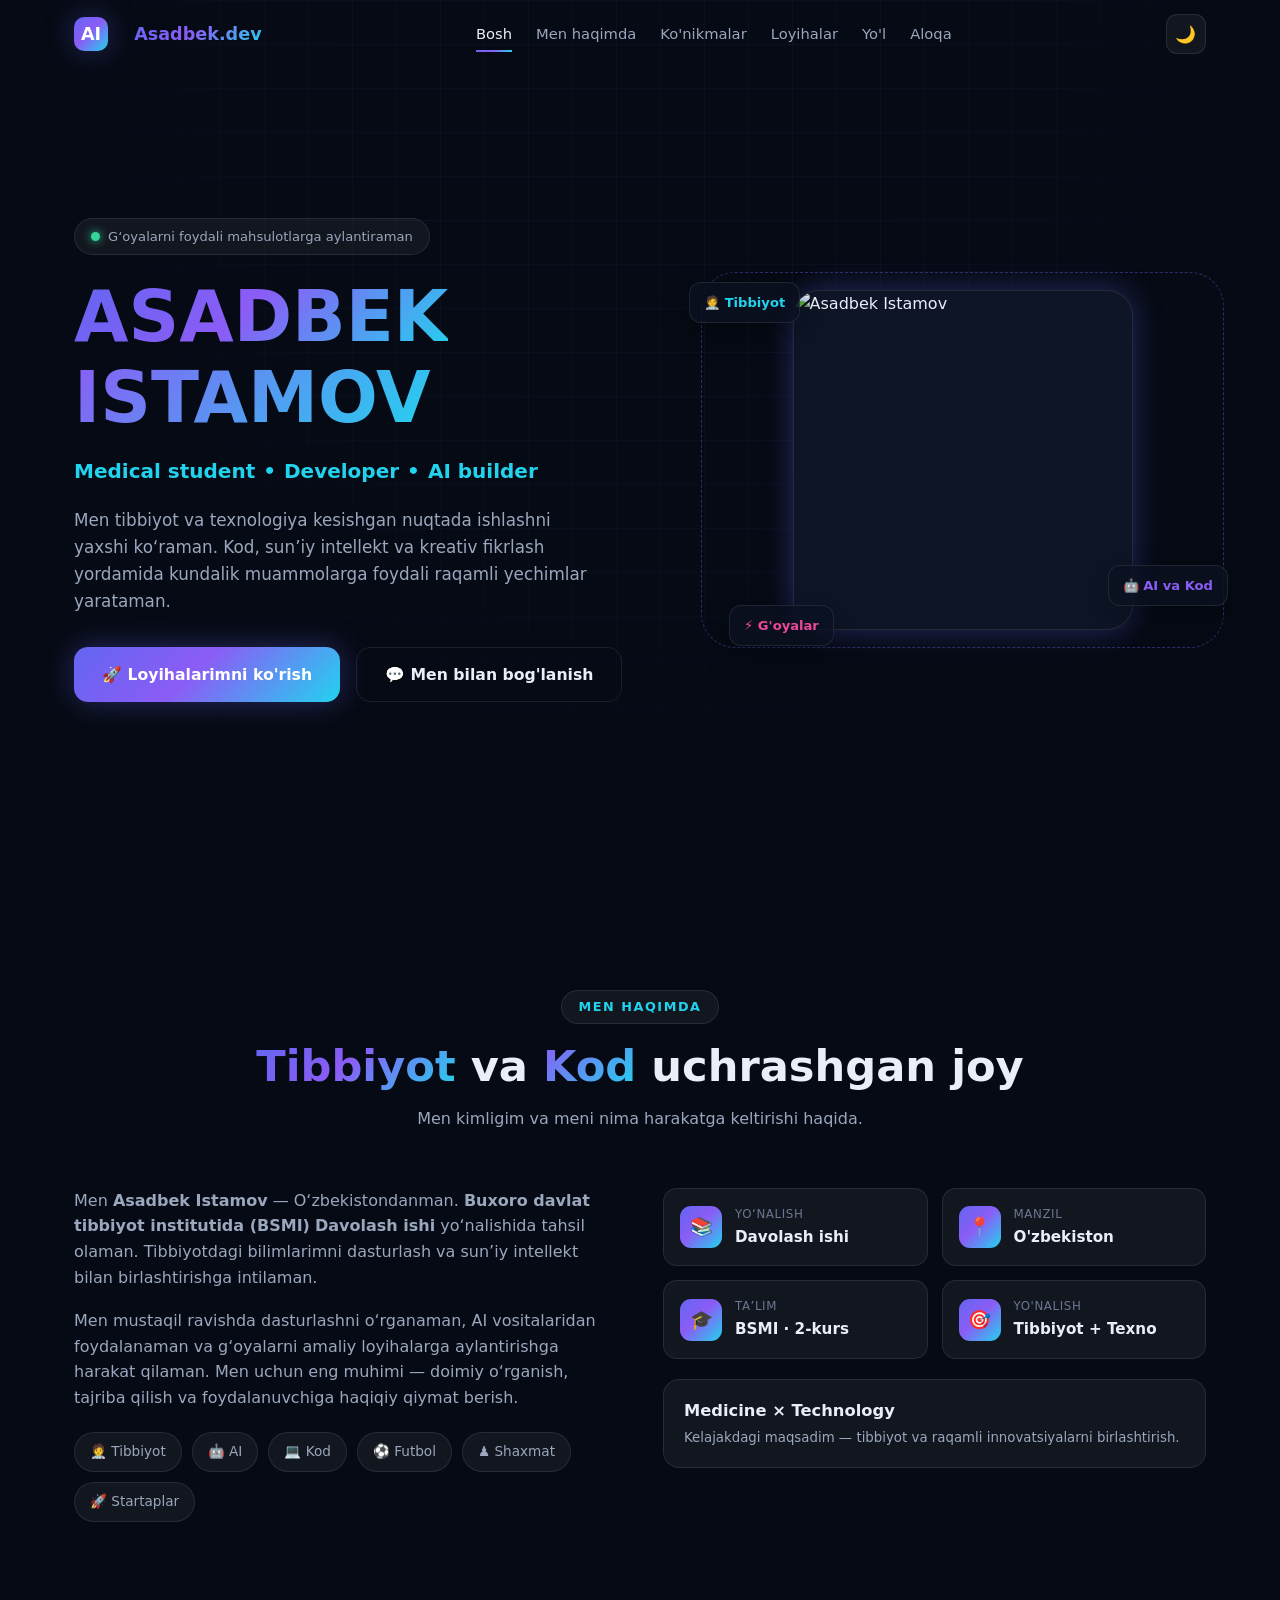
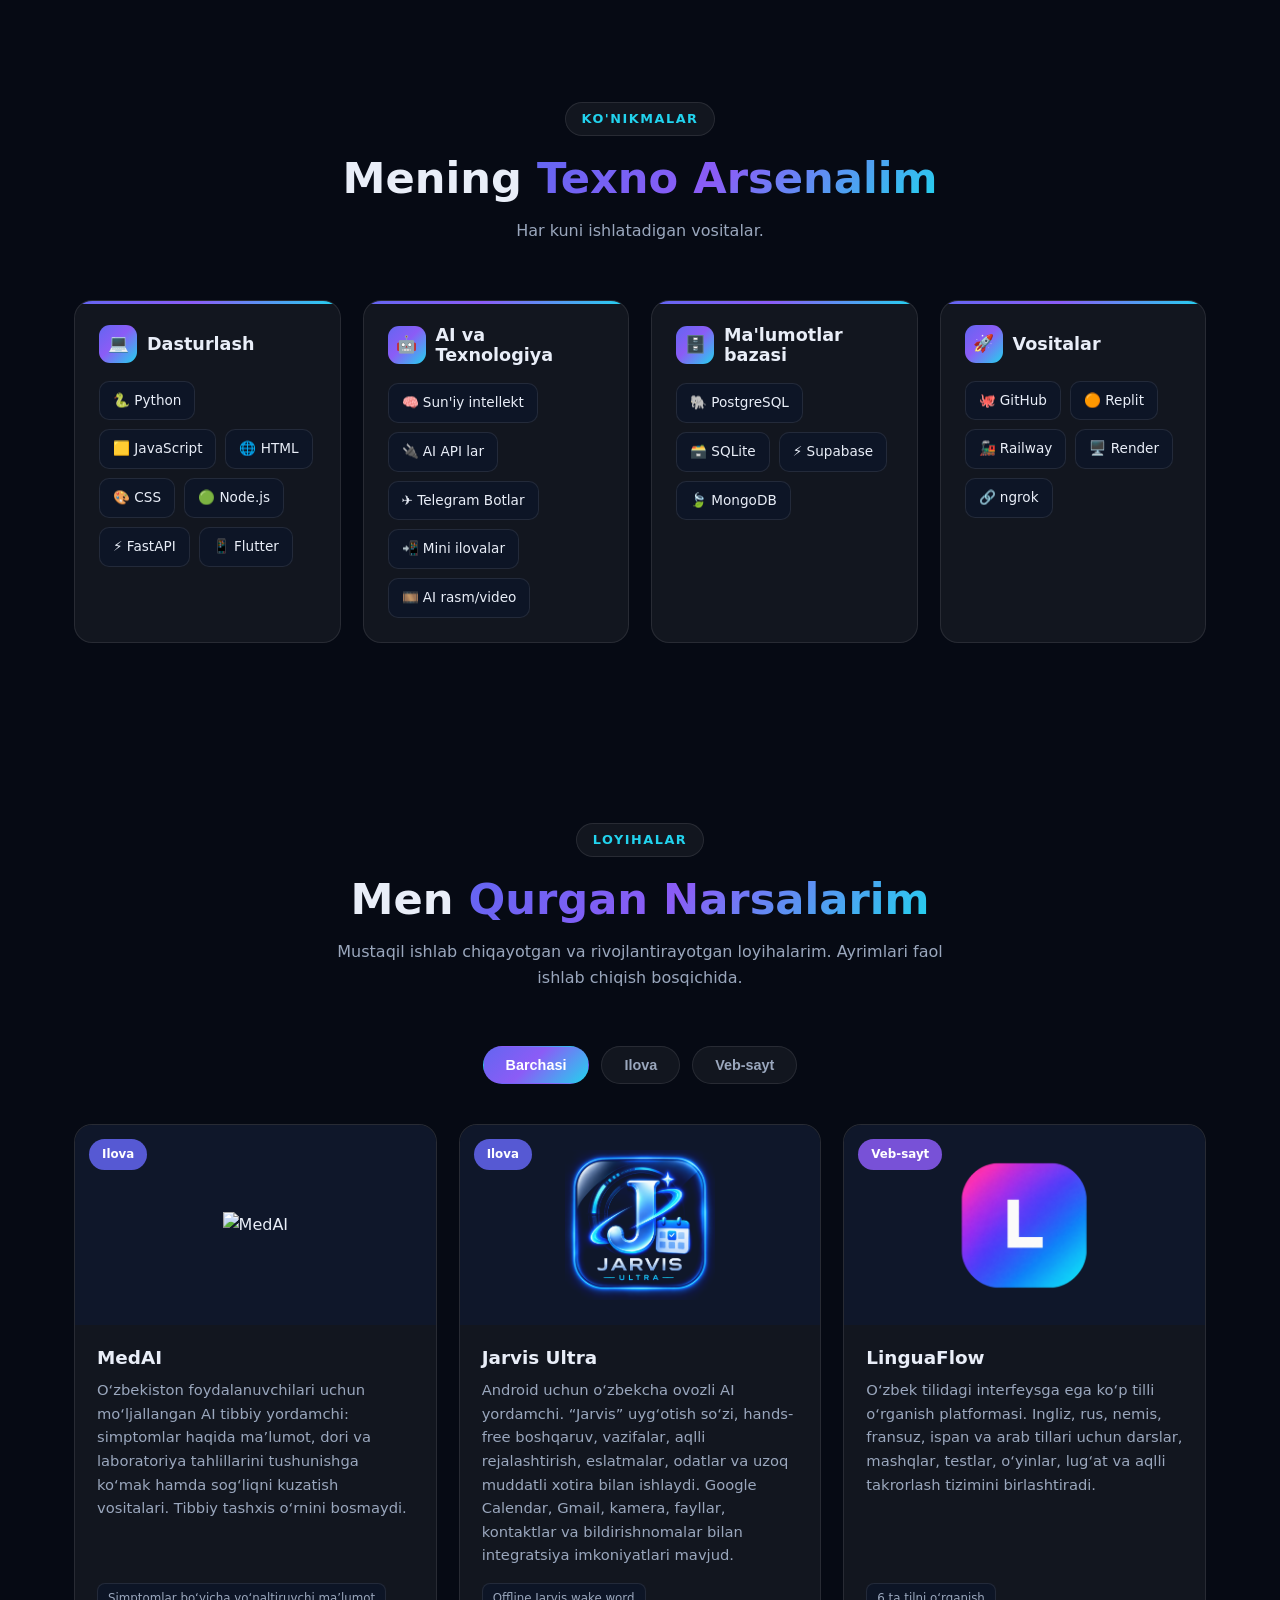
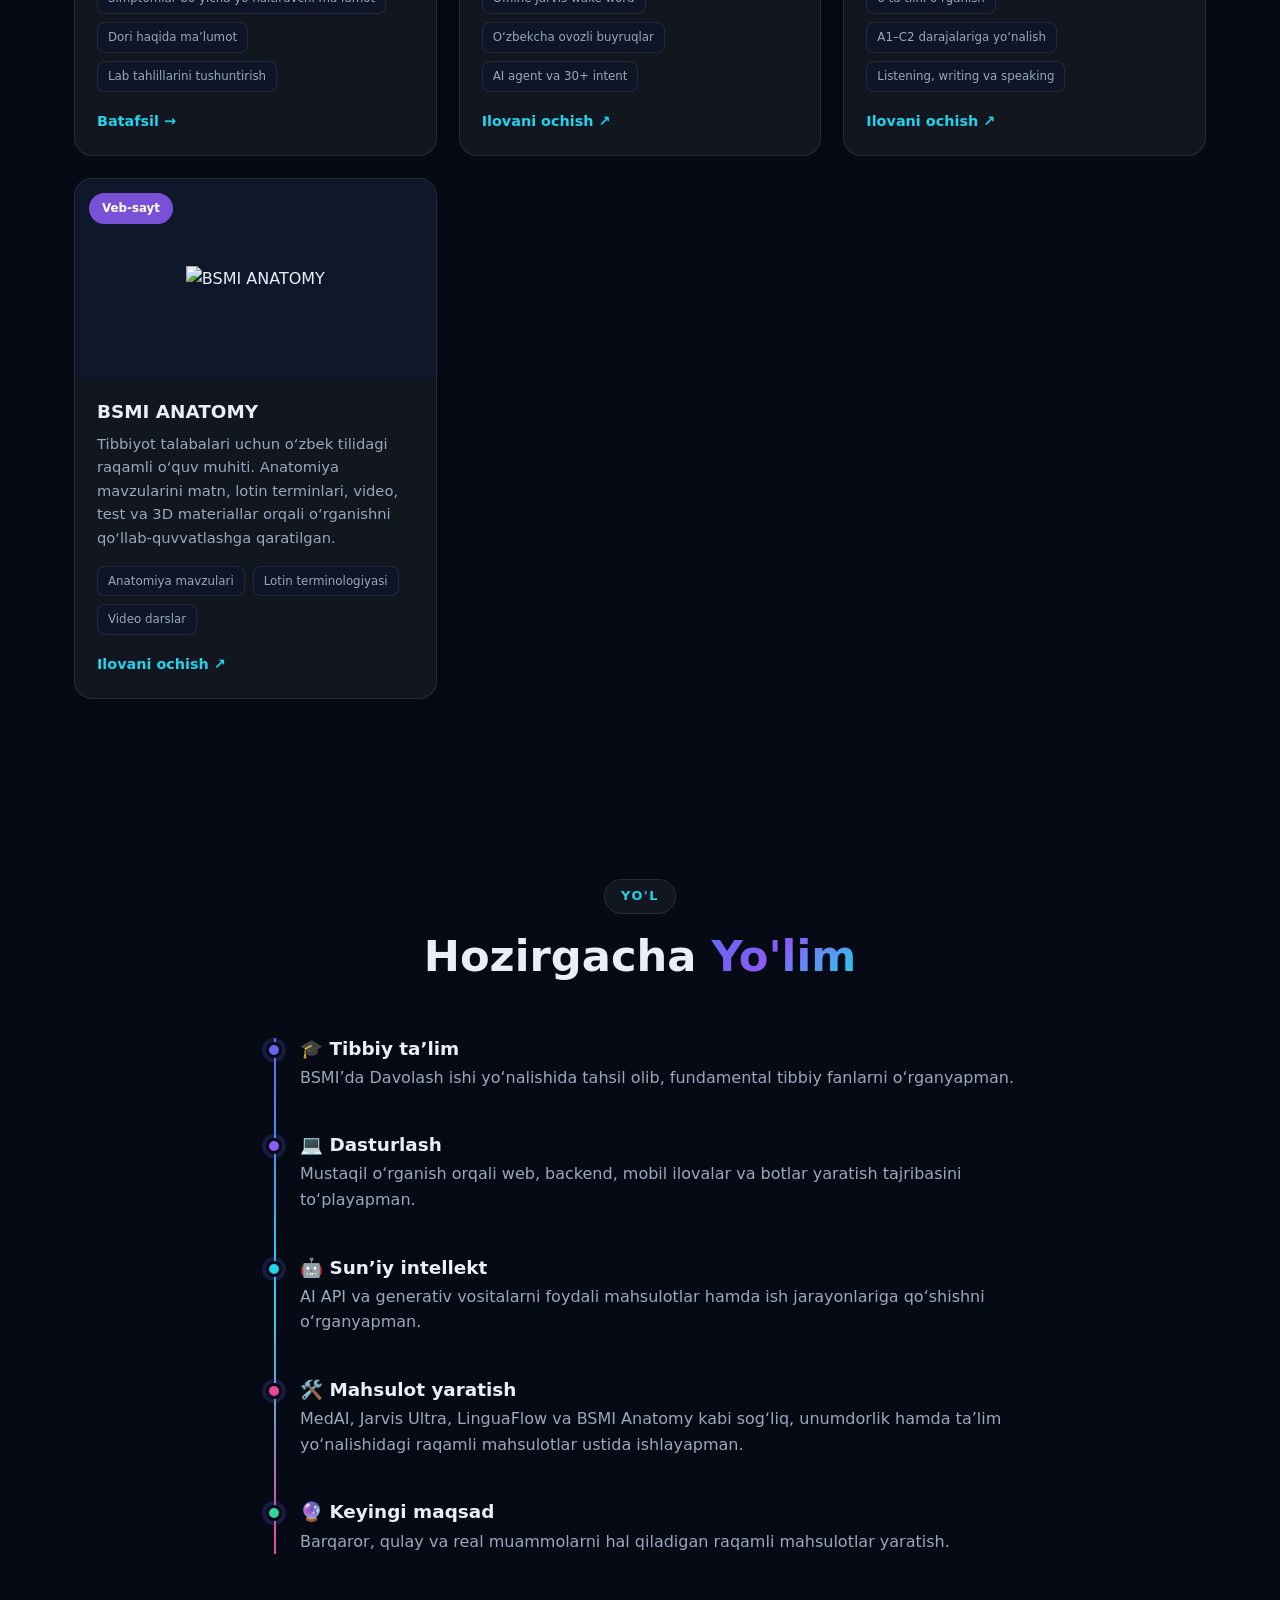
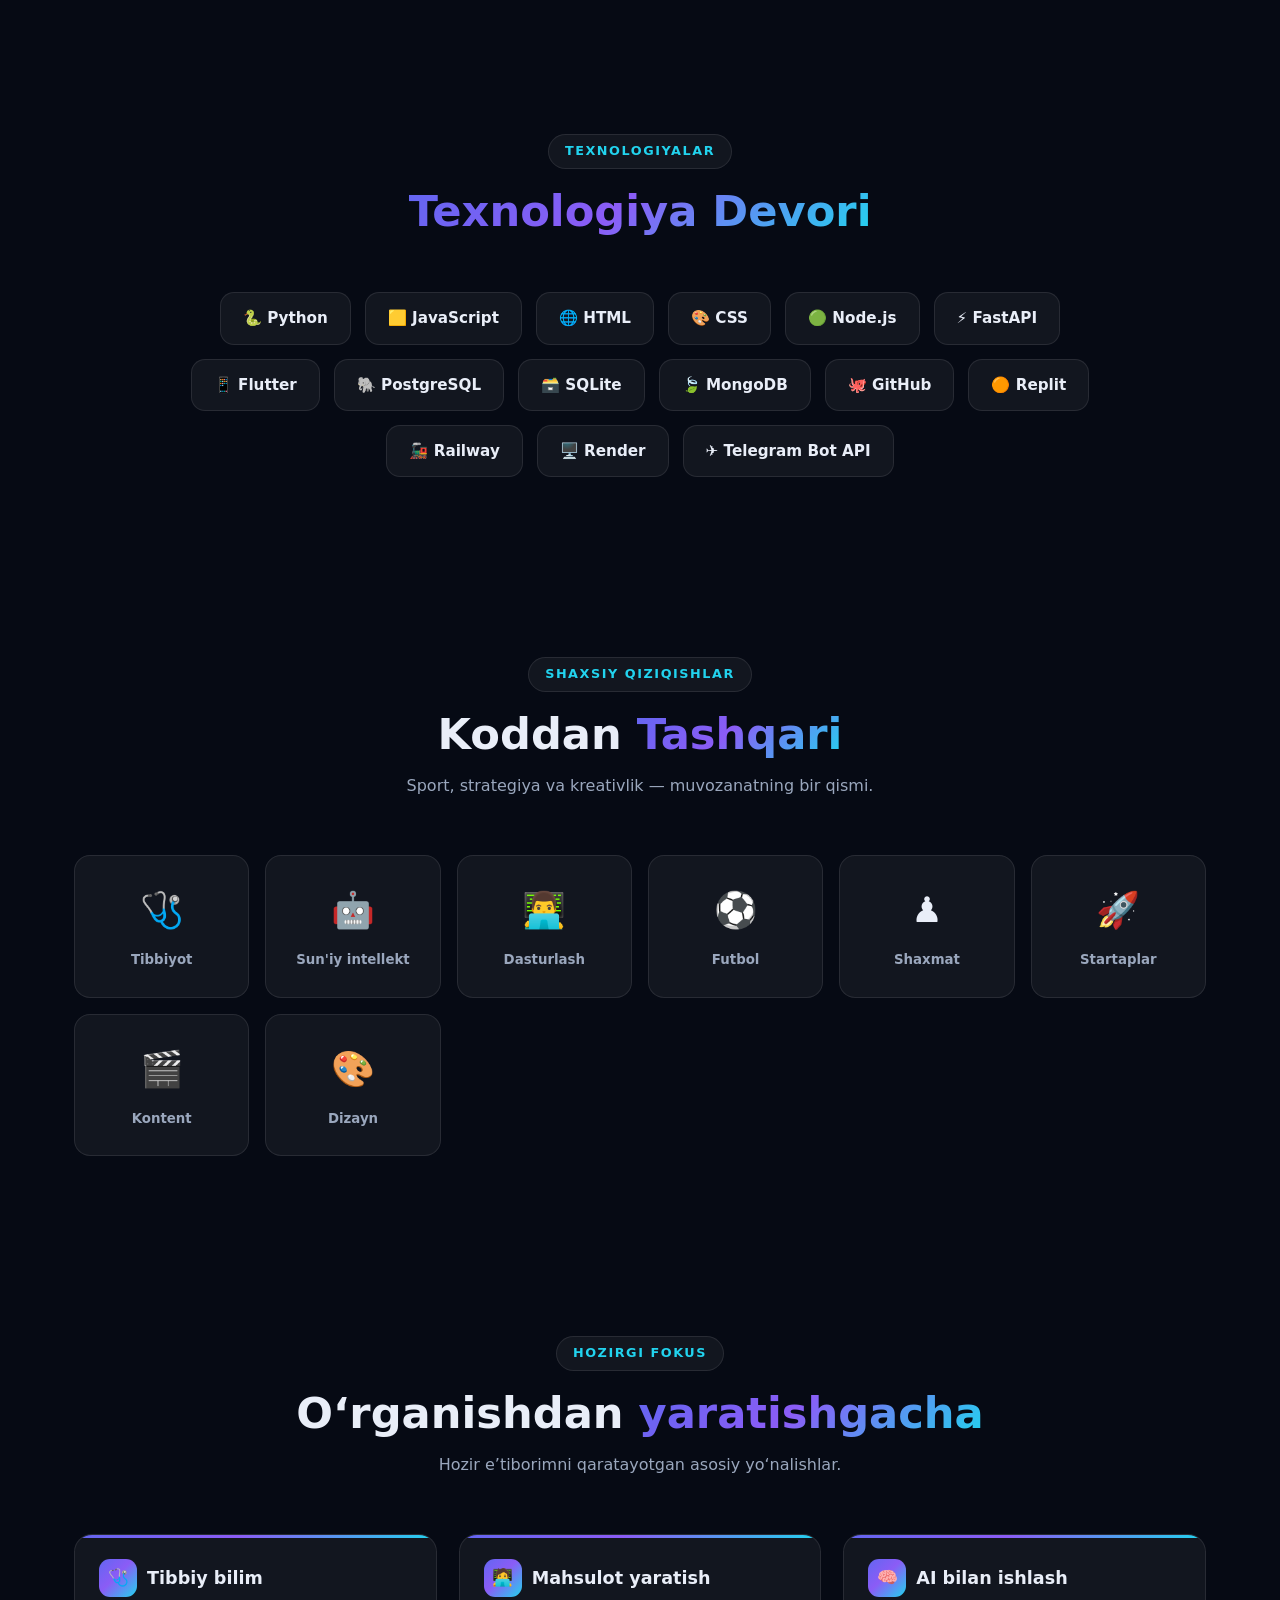
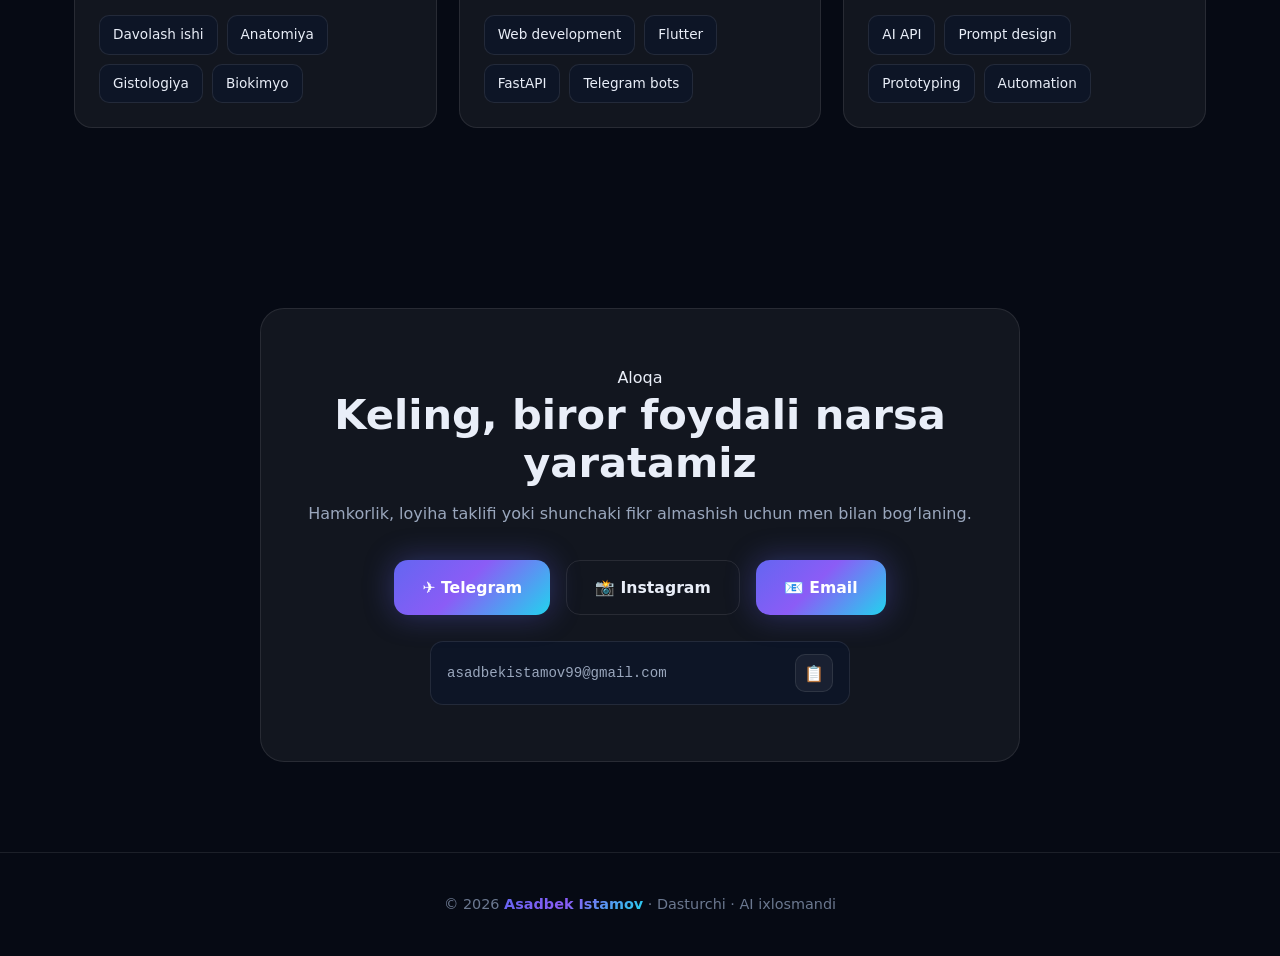
==== commit 7fa013c8: "Unify project media backgrounds and blend logo edges" ====
--- a/index.html
+++ b/index.html
@@ -97,8 +97,8 @@
 .filter-btn.active{background:var(--grad);color:#fff;border-color:transparent}
 .project-card{background:var(--panel);border:1px solid var(--border);border-radius:var(--radius);overflow:hidden;transition:.35s;cursor:pointer;display:flex;flex-direction:column}
 .project-card:hover{transform:translateY(-8px);box-shadow:var(--glow);border-color:var(--primary)}
-.proj-media{height:200px;position:relative;overflow:hidden;display:grid;place-items:center;background:linear-gradient(135deg,#0d1526,#101a33);padding:22px}
-.proj-media img{max-width:70%;max-height:150px;object-fit:contain}
+.proj-media{height:200px;position:relative;overflow:hidden;display:grid;place-items:center;background:#0f172a;isolation:isolate;padding:22px}
+.proj-media img{max-width:70%;max-height:150px;object-fit:contain;mix-blend-mode:lighten}
 .proj-cat{position:absolute;top:14px;left:14px;padding:6px 13px;border-radius:999px;font-size:.74rem;font-weight:700}
 .cat-app{background:rgba(99,102,241,.85);color:#fff}.cat-web{background:rgba(139,92,246,.85);color:#fff}
 .cat-med{background:rgba(99,102,241,.85);color:#fff}.cat-edu{background:rgba(139,92,246,.85);color:#fff}.cat-ecom{background:rgba(34,211,238,.85);color:#0b1222}.cat-other{background:rgba(52,211,153,.85);color:#0b1222}
@@ -139,8 +139,8 @@
 .modal.open{display:flex;animation:fadeIn .25s}
 .modal-box{background:var(--panel-solid);border:1px solid var(--border);border-radius:22px;max-width:600px;width:100%;max-height:86vh;overflow-y:auto;box-shadow:0 30px 80px rgba(0,0,0,.5);animation:pop .3s}
 @keyframes pop{from{transform:scale(.92);opacity:0}to{transform:scale(1);opacity:1}}
-.modal-media{height:200px;position:relative;border-radius:22px 22px 0 0;display:grid;place-items:center;background:linear-gradient(135deg,#0d1526,#101a33);padding:22px}
-.modal-media img{max-width:70%;max-height:150px;object-fit:contain}
+.modal-media{height:200px;position:relative;border-radius:22px 22px 0 0;display:grid;place-items:center;background:#0f172a;isolation:isolate;padding:22px}
+.modal-media img{max-width:70%;max-height:150px;object-fit:contain;mix-blend-mode:lighten}
 .modal-media .proj-cat{position:absolute}
 .modal-close{position:absolute;top:14px;right:14px;width:38px;height:38px;border-radius:11px;border:1px solid var(--border);background:rgba(13,21,38,.7);color:#fff;cursor:pointer;font-size:1.1rem;z-index:3}
 .modal-body{padding:26px}.modal-body h3{font-size:1.5rem;margin-bottom:12px}.modal-body .mdesc{color:var(--muted);margin-bottom:20px}
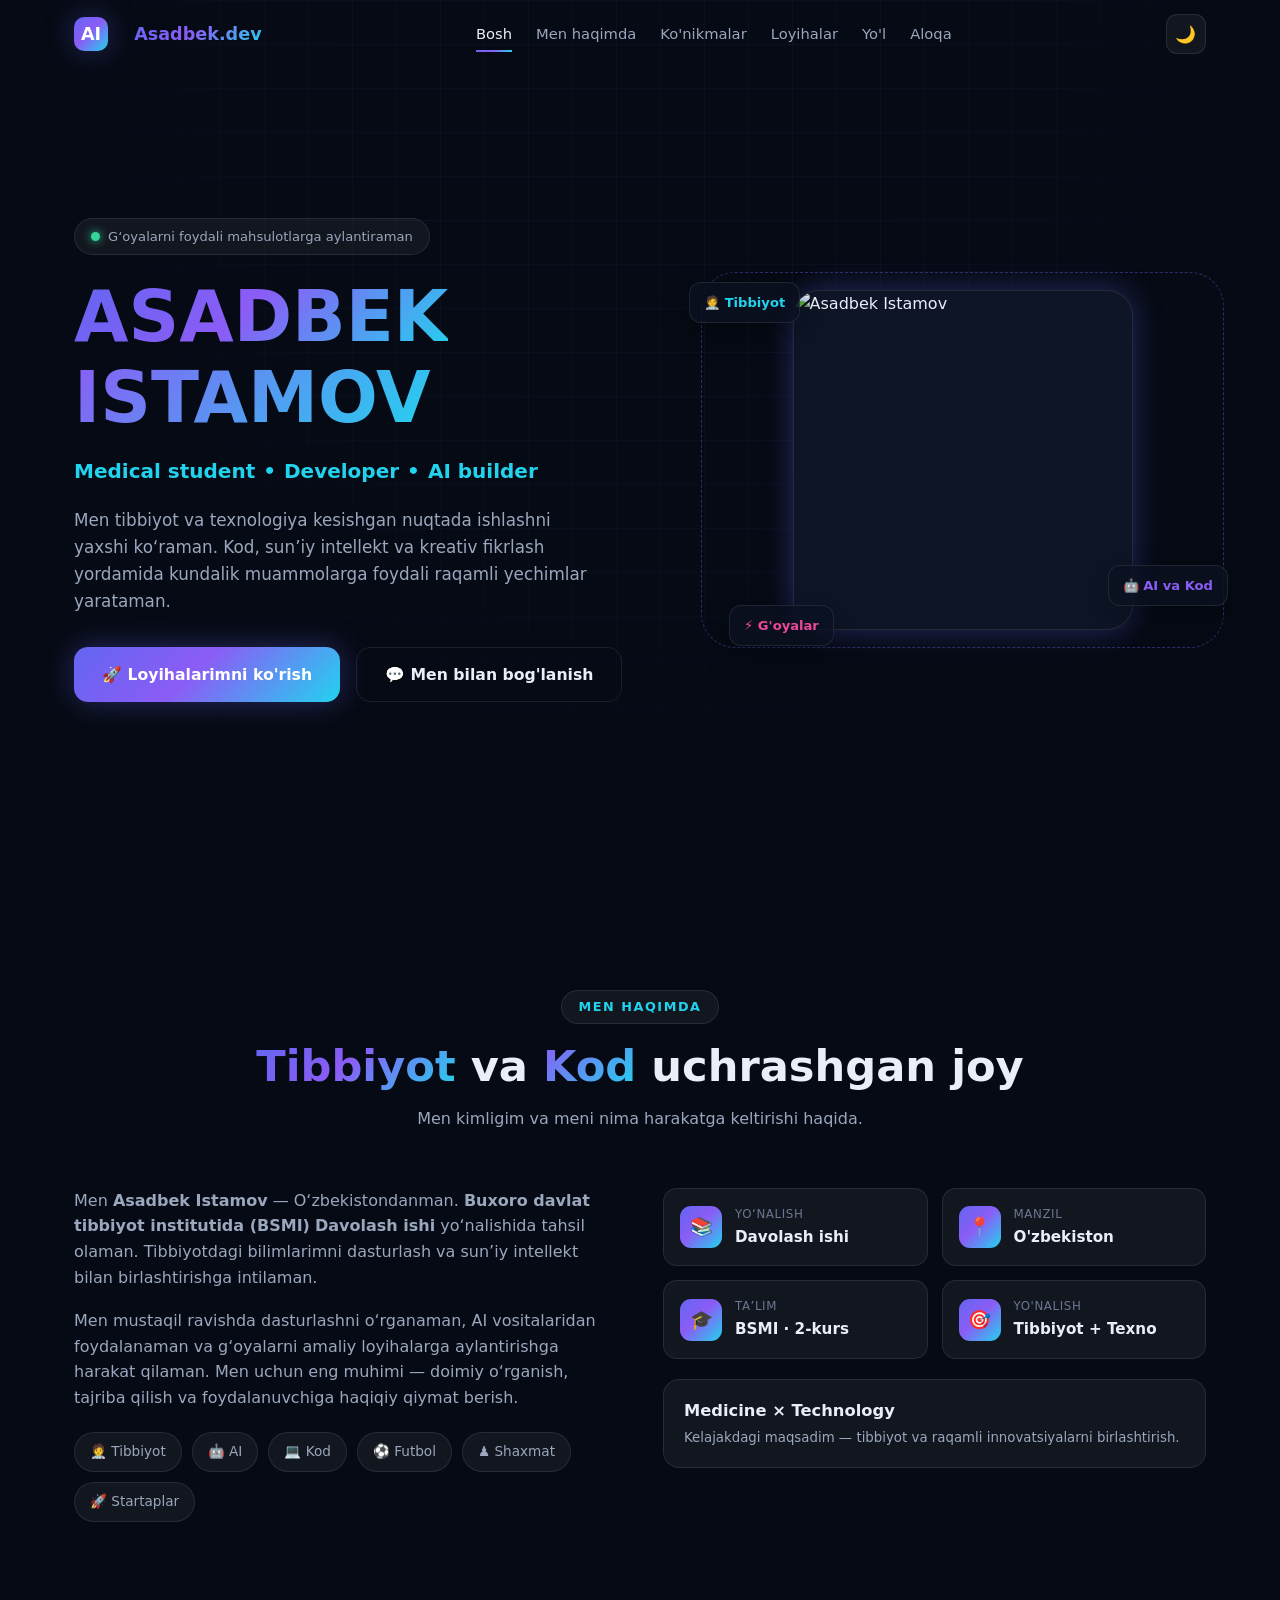
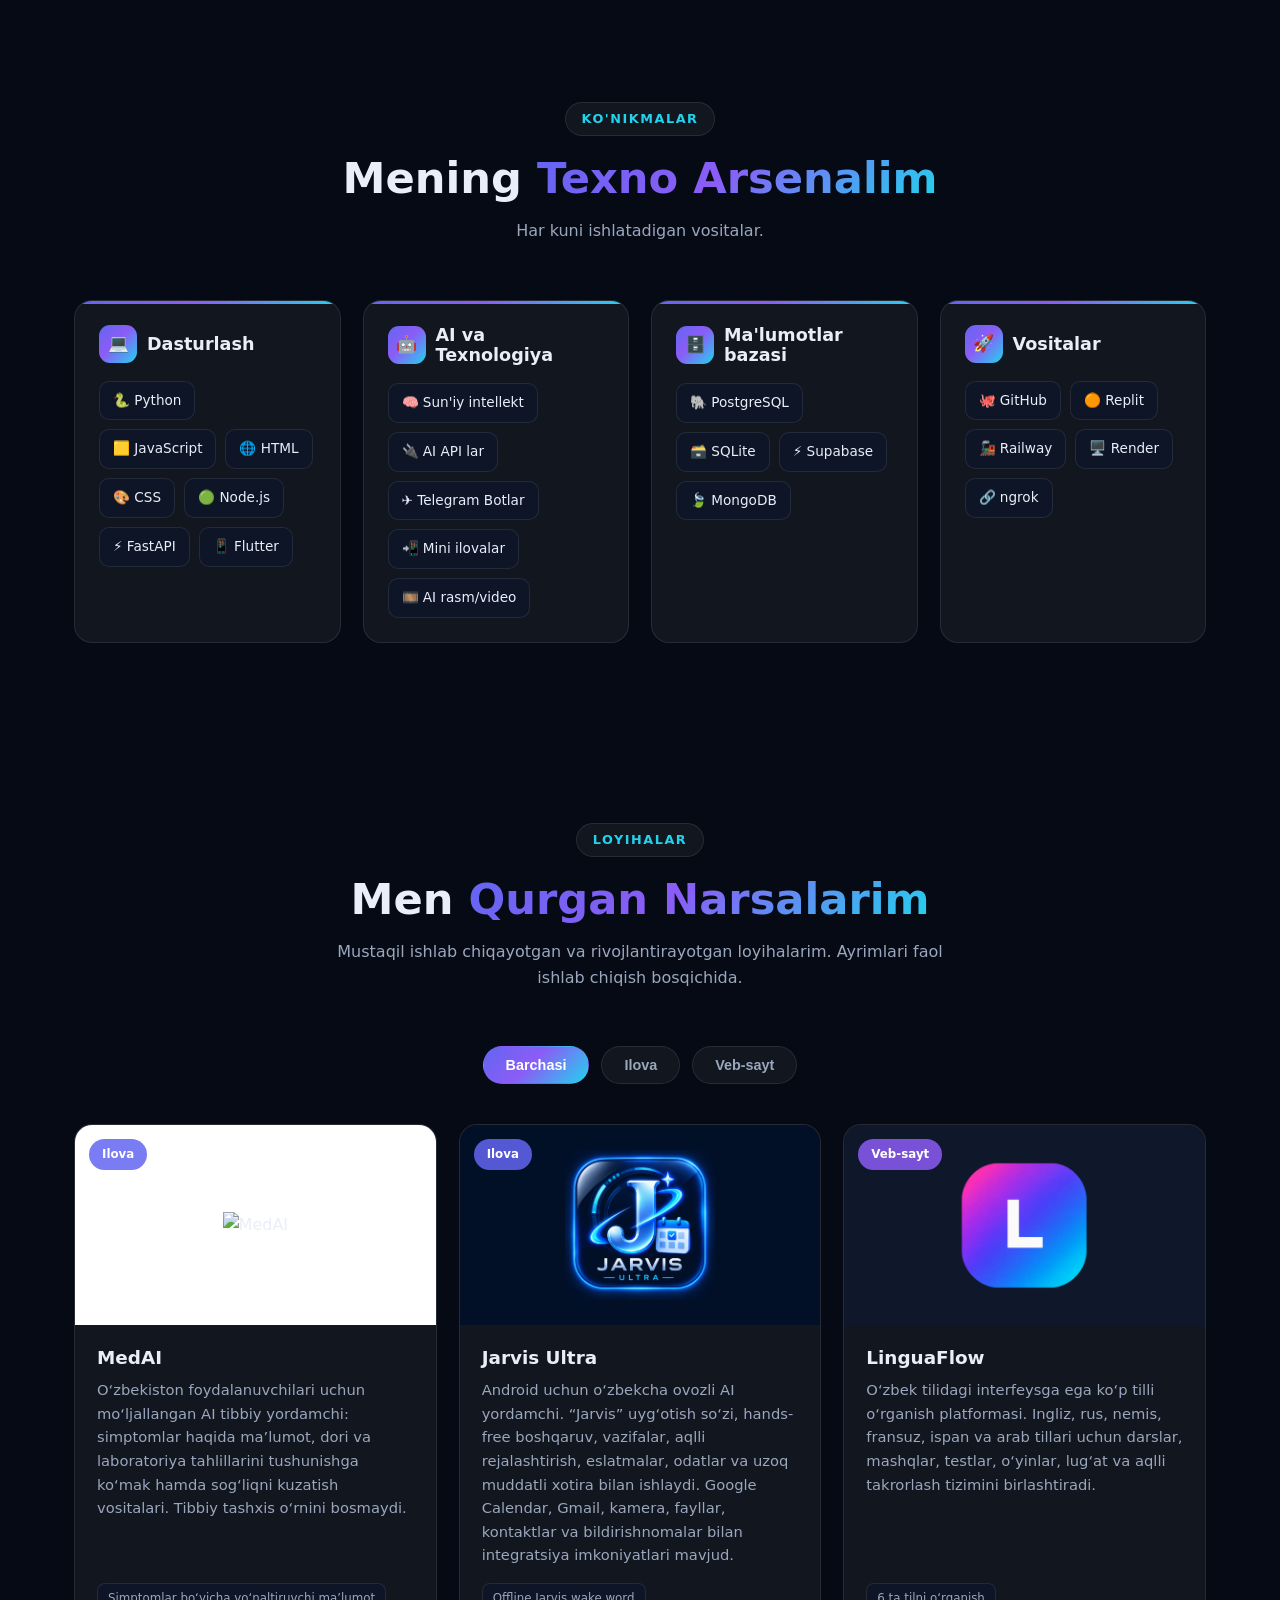
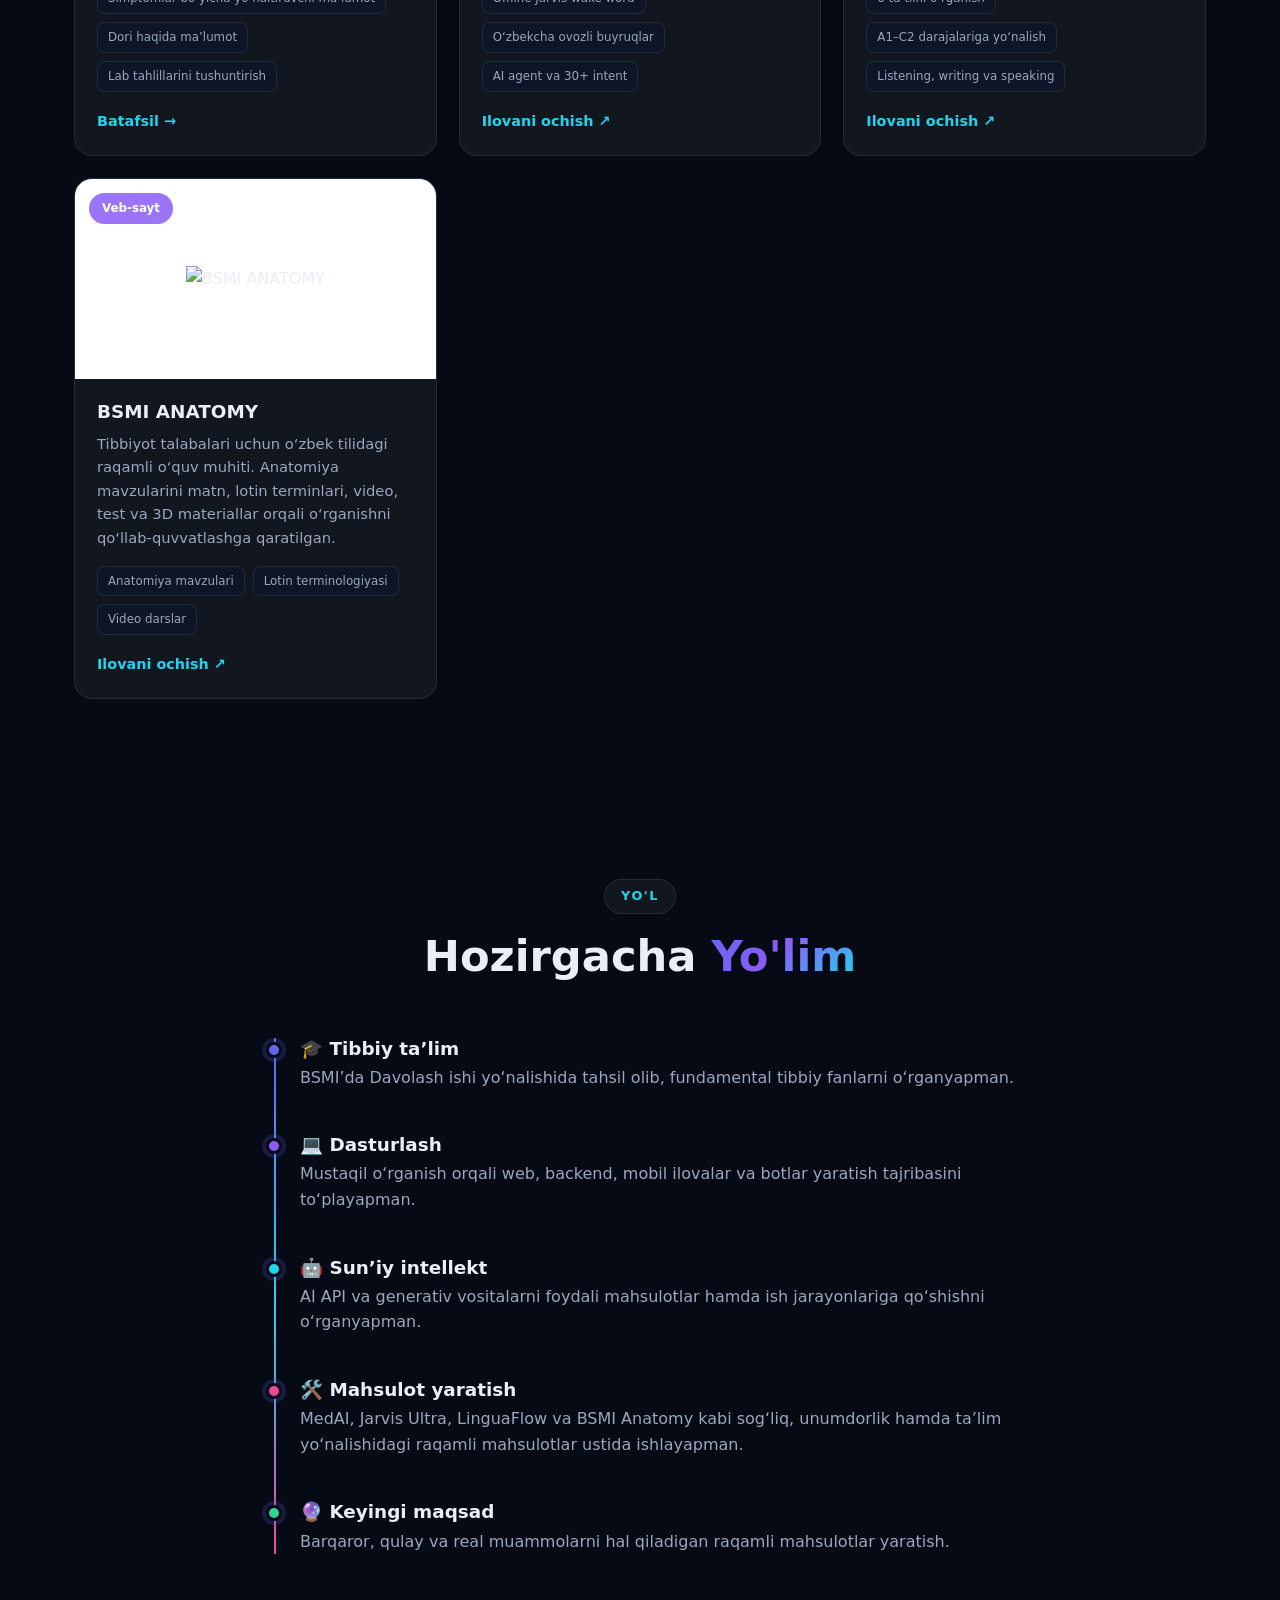
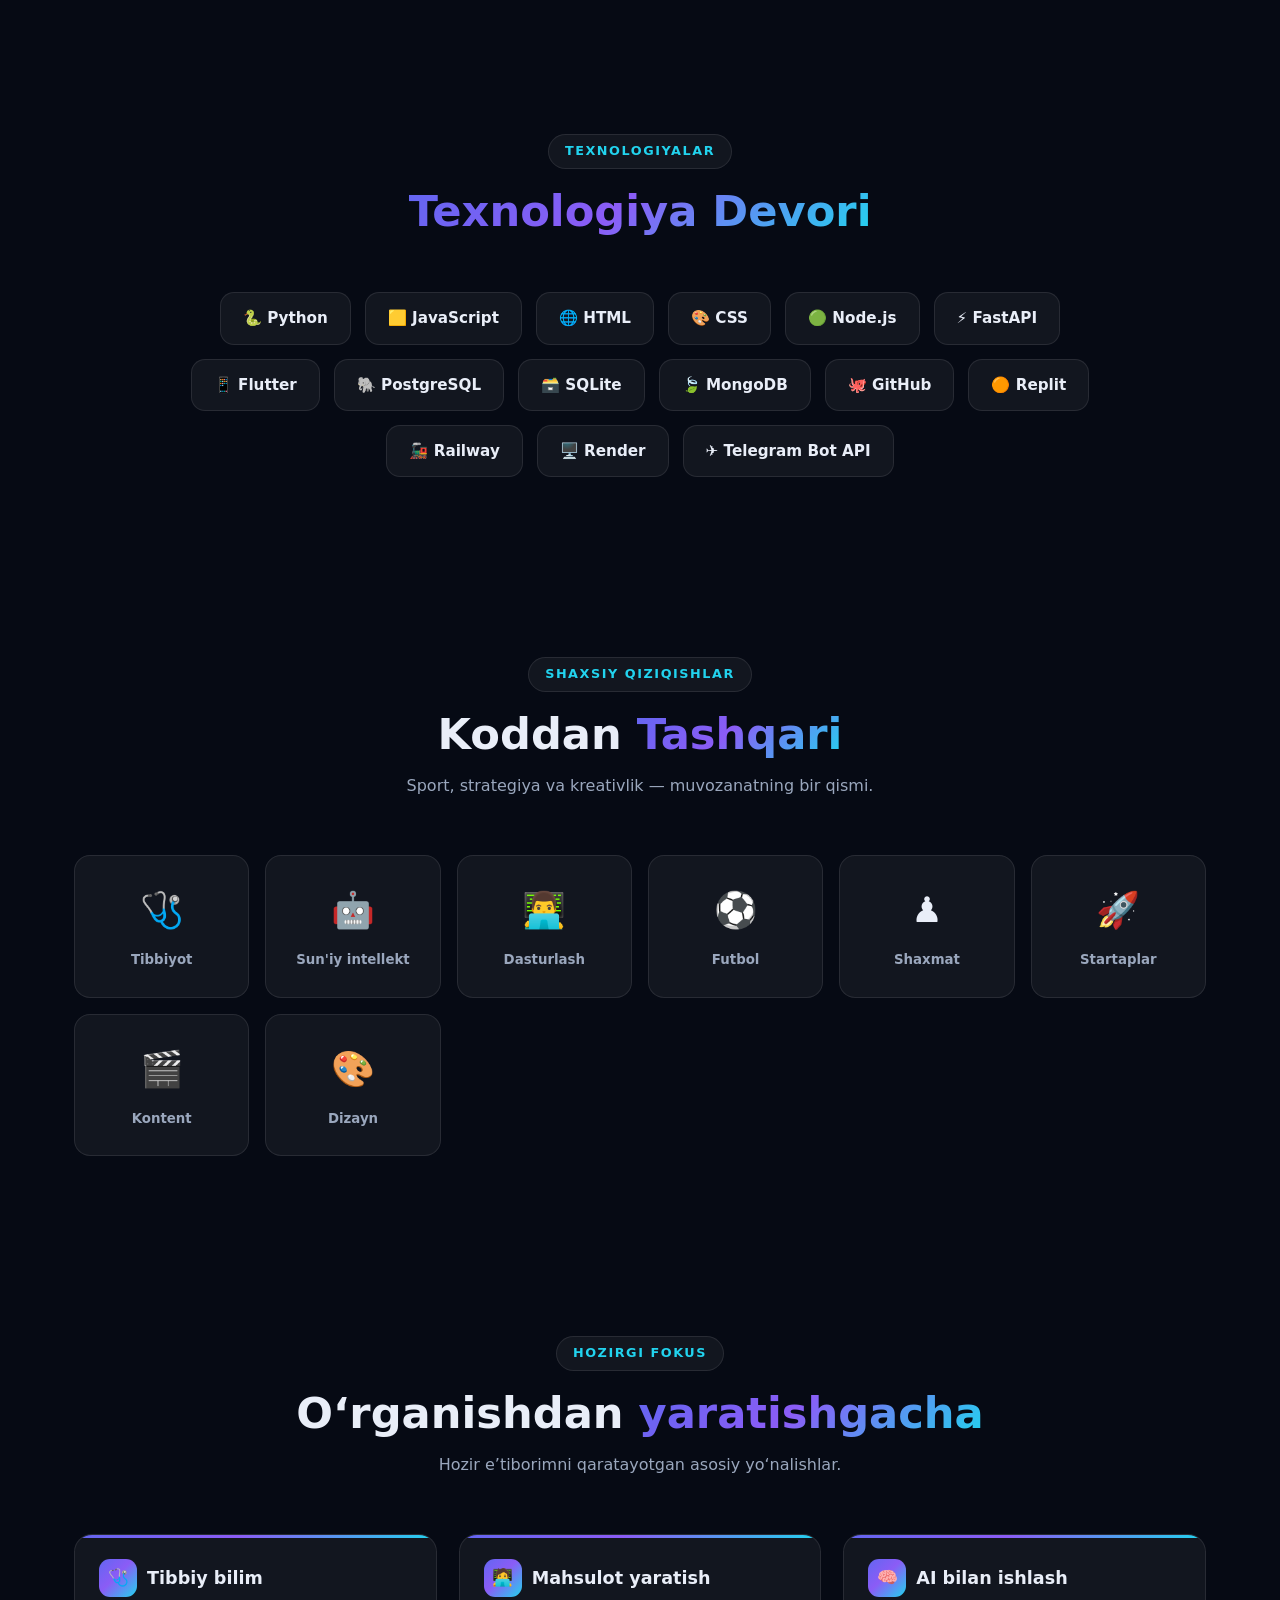
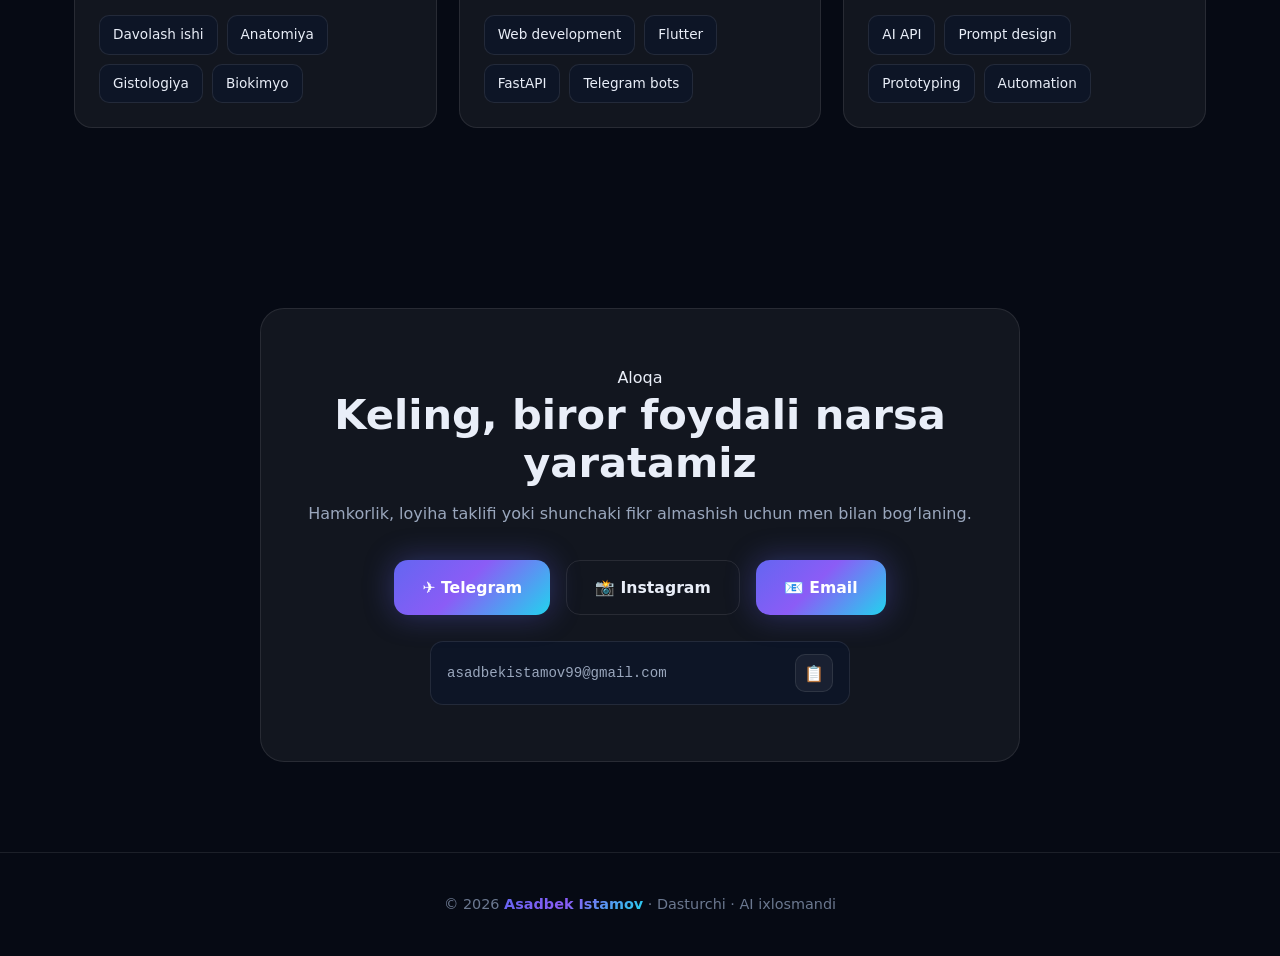
==== commit d47073a0: "Match each project media background to its logo" ====
--- a/index.html
+++ b/index.html
@@ -97,8 +97,8 @@
 .filter-btn.active{background:var(--grad);color:#fff;border-color:transparent}
 .project-card{background:var(--panel);border:1px solid var(--border);border-radius:var(--radius);overflow:hidden;transition:.35s;cursor:pointer;display:flex;flex-direction:column}
 .project-card:hover{transform:translateY(-8px);box-shadow:var(--glow);border-color:var(--primary)}
-.proj-media{height:200px;position:relative;overflow:hidden;display:grid;place-items:center;background:#0f172a;isolation:isolate;padding:22px}
-.proj-media img{max-width:70%;max-height:150px;object-fit:contain;mix-blend-mode:lighten}
+.proj-media{height:200px;position:relative;overflow:hidden;display:grid;place-items:center;background:var(--project-bg,#0f172a);isolation:isolate;padding:22px}
+.proj-media img{max-width:70%;max-height:150px;object-fit:contain}
 .proj-cat{position:absolute;top:14px;left:14px;padding:6px 13px;border-radius:999px;font-size:.74rem;font-weight:700}
 .cat-app{background:rgba(99,102,241,.85);color:#fff}.cat-web{background:rgba(139,92,246,.85);color:#fff}
 .cat-med{background:rgba(99,102,241,.85);color:#fff}.cat-edu{background:rgba(139,92,246,.85);color:#fff}.cat-ecom{background:rgba(34,211,238,.85);color:#0b1222}.cat-other{background:rgba(52,211,153,.85);color:#0b1222}
@@ -139,9 +139,12 @@
 .modal.open{display:flex;animation:fadeIn .25s}
 .modal-box{background:var(--panel-solid);border:1px solid var(--border);border-radius:22px;max-width:600px;width:100%;max-height:86vh;overflow-y:auto;box-shadow:0 30px 80px rgba(0,0,0,.5);animation:pop .3s}
 @keyframes pop{from{transform:scale(.92);opacity:0}to{transform:scale(1);opacity:1}}
-.modal-media{height:200px;position:relative;border-radius:22px 22px 0 0;display:grid;place-items:center;background:#0f172a;isolation:isolate;padding:22px}
-.modal-media img{max-width:70%;max-height:150px;object-fit:contain;mix-blend-mode:lighten}
+.modal-media{height:200px;position:relative;border-radius:22px 22px 0 0;display:grid;place-items:center;background:var(--project-bg,#0f172a);isolation:isolate;padding:22px}
+.modal-media img{max-width:70%;max-height:150px;object-fit:contain}
 .modal-media .proj-cat{position:absolute}
+.project-card[data-id="p1"],.project-card[data-id="p4"],.modal-media[data-id="p1"],.modal-media[data-id="p4"]{--project-bg:#fff}
+.project-card[data-id="p2"],.modal-media[data-id="p2"]{--project-bg:#011027}
+.project-card[data-id="p2"] .proj-media img,.modal-media[data-id="p2"] img{mix-blend-mode:lighten}
 .modal-close{position:absolute;top:14px;right:14px;width:38px;height:38px;border-radius:11px;border:1px solid var(--border);background:rgba(13,21,38,.7);color:#fff;cursor:pointer;font-size:1.1rem;z-index:3}
 .modal-body{padding:26px}.modal-body h3{font-size:1.5rem;margin-bottom:12px}.modal-body .mdesc{color:var(--muted);margin-bottom:20px}
 .modal-feat{display:flex;flex-wrap:wrap;gap:9px}.m-feat{padding:8px 14px;border-radius:10px;background:var(--panel);border:1px solid var(--border);font-size:.85rem}
@@ -362,6 +365,7 @@
 function renderContacts(){var c=$("contactLinks");c.innerHTML="";DATA.contacts.forEach(function(k,i){c.insertAdjacentHTML("beforeend",'<a href="'+k.url+'" target="_blank" rel="noopener" class="btn '+(i%2===0?"btn-primary":"btn-ghost")+'">'+k.icon+' '+ESC(k.name)+'</a>');});}
 function openModal(id){
   var pr=null;DATA.projects.forEach(function(x){if(x.id===id)pr=x;});if(!pr)return;
+  $("mImg").parentElement.dataset.id=pr.id;
   $("mImg").src=pr.img||"https://via.placeholder.com/400x150?text="+encodeURIComponent(pr.title);
   $("mImg").alt=pr.title;
   var cat=$("mCat");cat.textContent=catLbl(pr.cat);cat.className="proj-cat "+catCls(pr.cat);
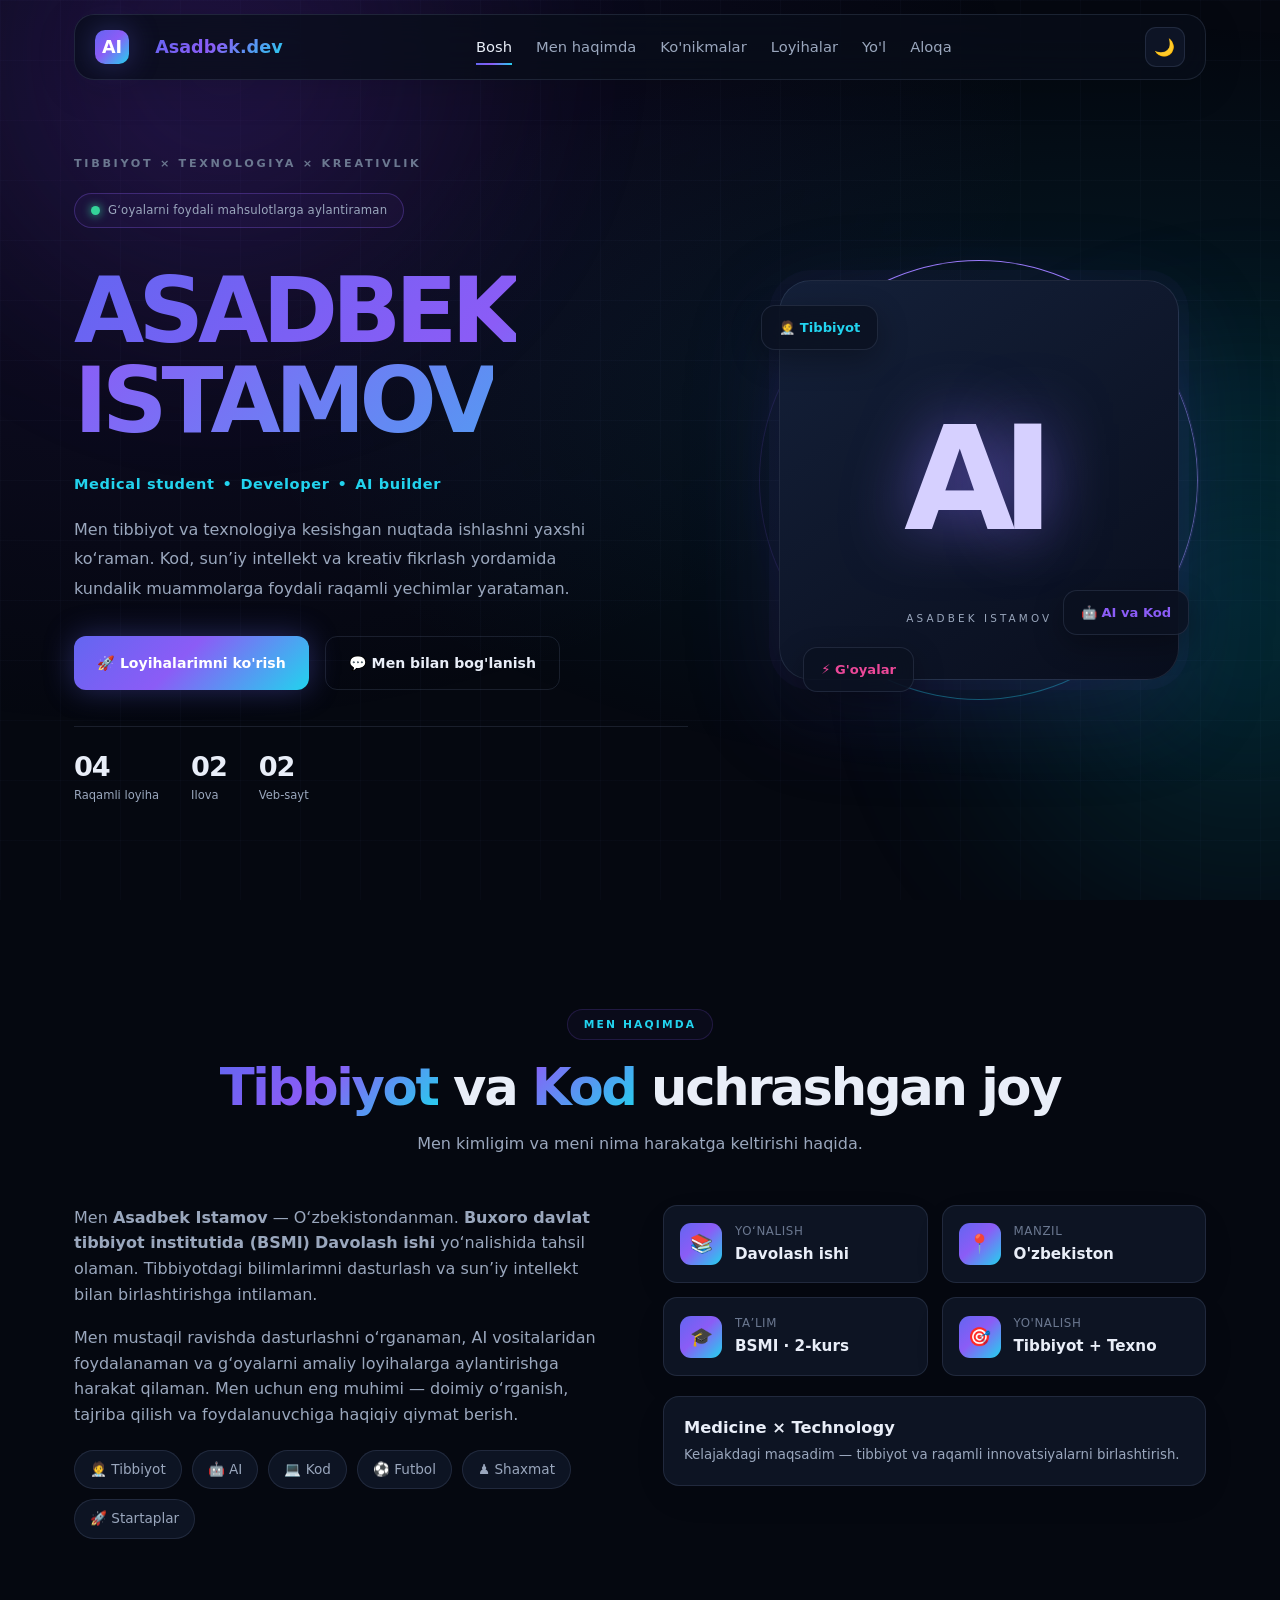
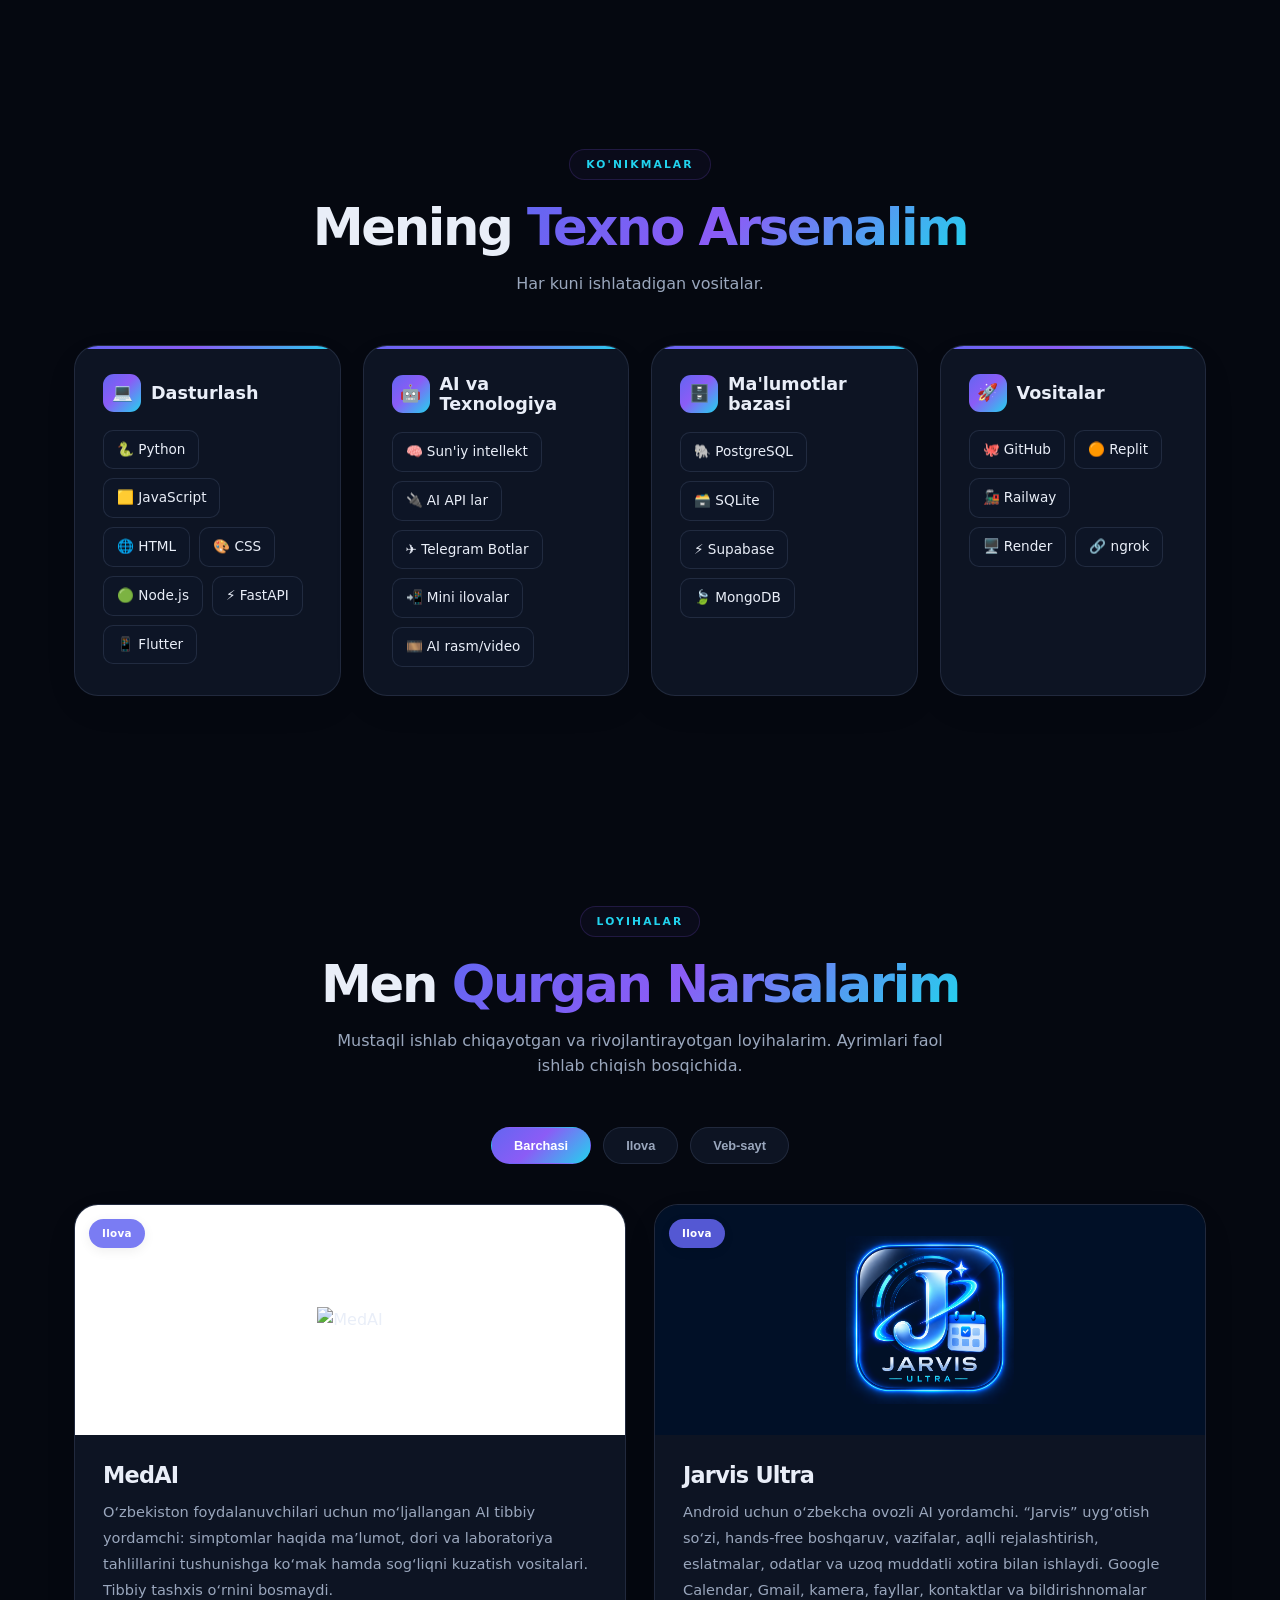
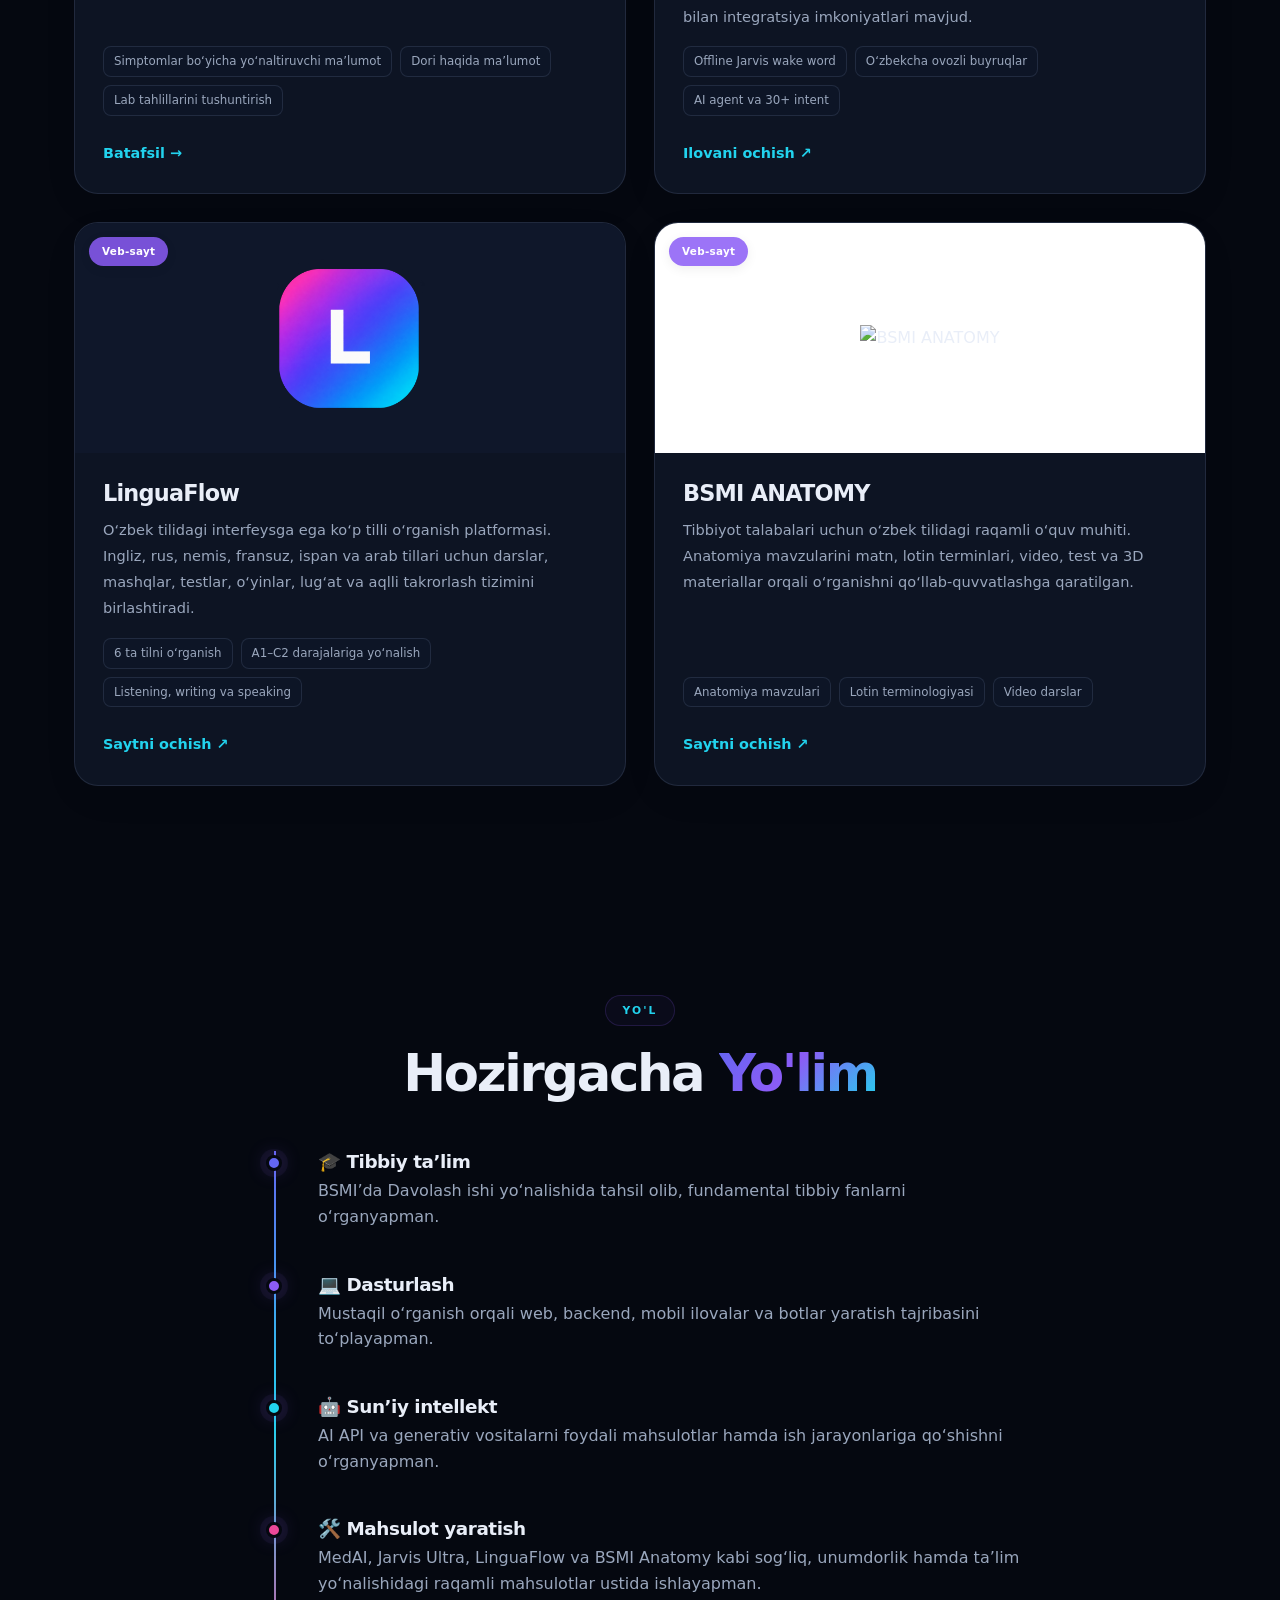
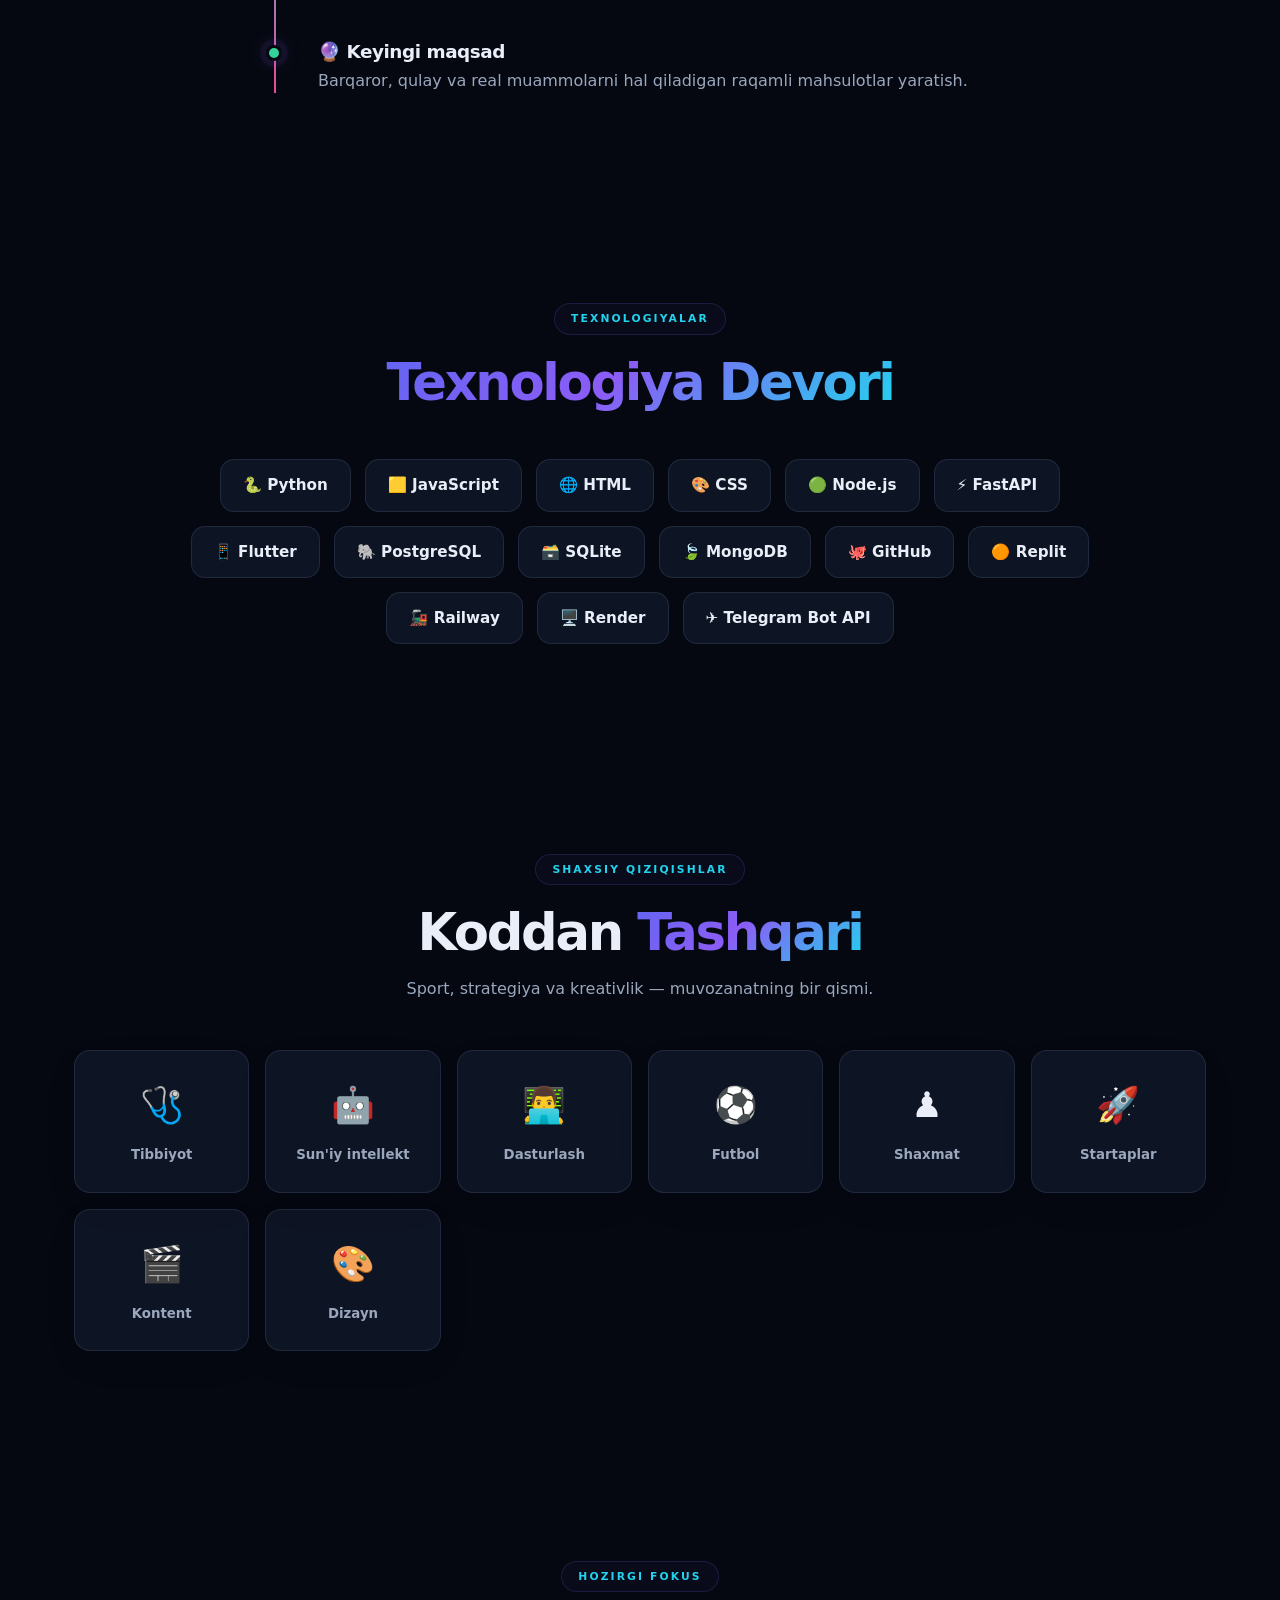
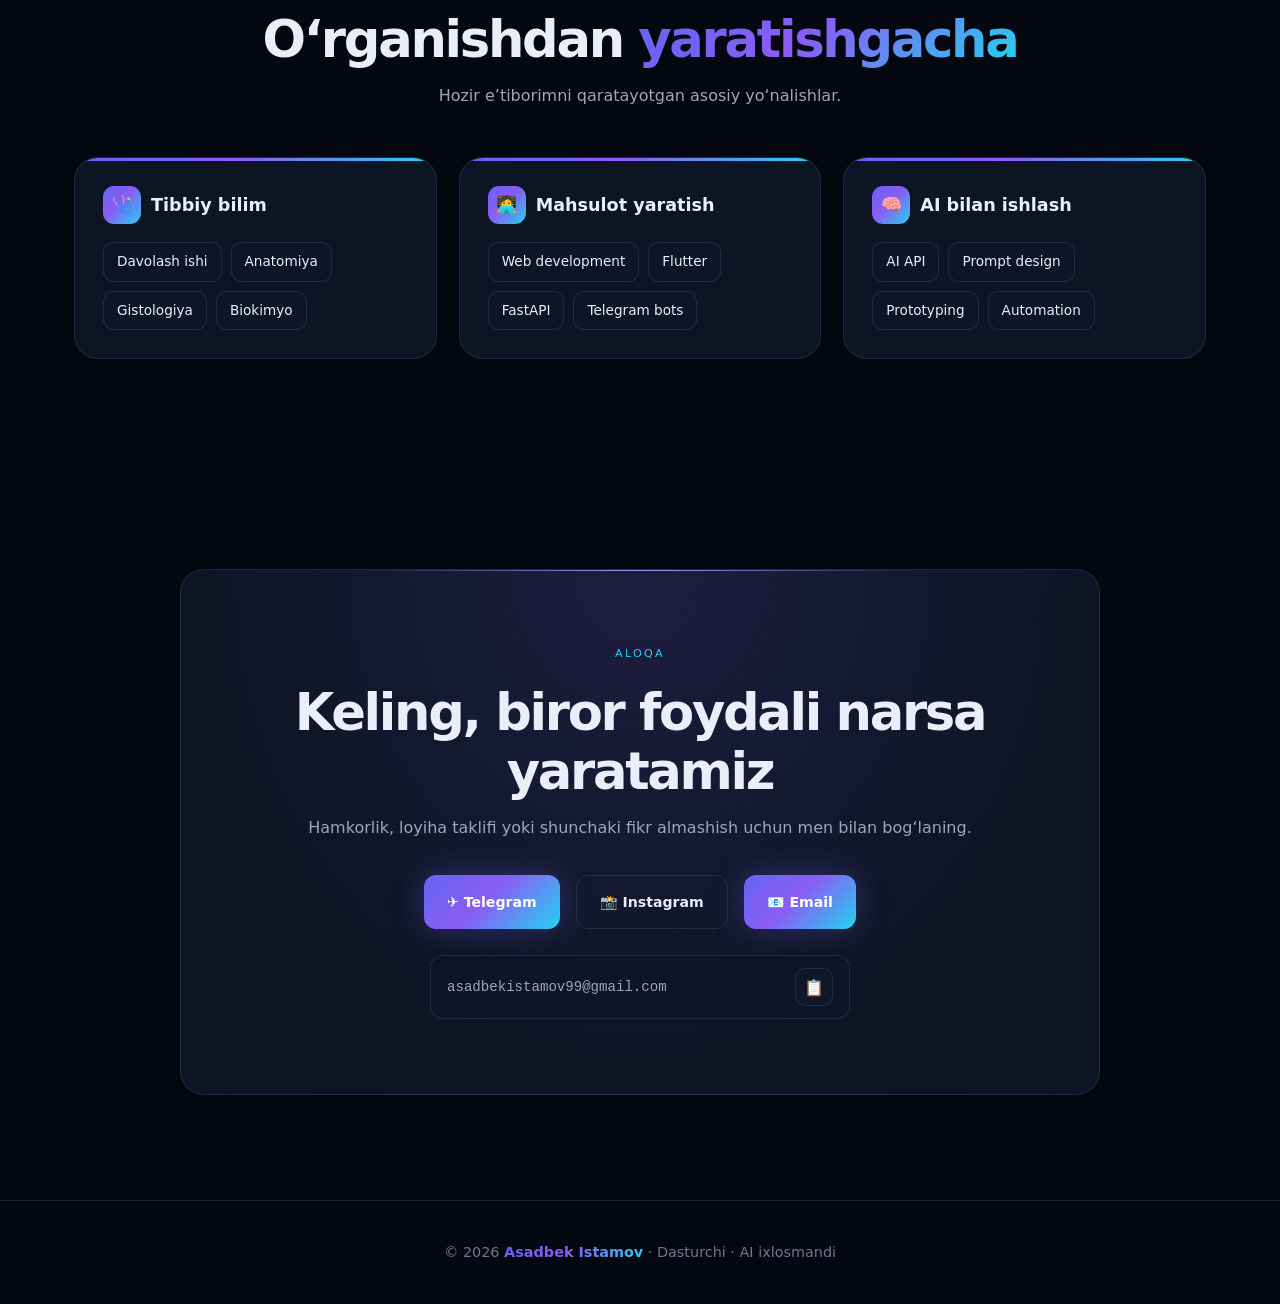
==== commit 0aabd996: "Upgrade portfolio visuals with responsive motion and interactive cards" ====
--- a/index.html
+++ b/index.html
@@ -142,7 +142,8 @@
 .modal-media{height:200px;position:relative;border-radius:22px 22px 0 0;display:grid;place-items:center;background:var(--project-bg,#0f172a);isolation:isolate;padding:22px}
 .modal-media img{max-width:70%;max-height:150px;object-fit:contain}
 .modal-media .proj-cat{position:absolute}
-.project-card[data-id="p1"],.project-card[data-id="p4"],.modal-media[data-id="p1"],.modal-media[data-id="p4"]{--project-bg:#fff}
+.project-card[data-id="p1"] .proj-media,.project-card[data-id="p4"] .proj-media,.modal-media[data-id="p1"],.modal-media[data-id="p4"]{background:#fff}
+.project-card[data-id="p1"] .proj-media img,.project-card[data-id="p4"] .proj-media img,.modal-media[data-id="p1"] img,.modal-media[data-id="p4"] img{background:#fff;mix-blend-mode:normal}
 .project-card[data-id="p2"],.modal-media[data-id="p2"]{--project-bg:#011027}
 .project-card[data-id="p2"] .proj-media img,.modal-media[data-id="p2"] img{mix-blend-mode:lighten}
 .modal-close{position:absolute;top:14px;right:14px;width:38px;height:38px;border-radius:11px;border:1px solid var(--border);background:rgba(13,21,38,.7);color:#fff;cursor:pointer;font-size:1.1rem;z-index:3}
@@ -178,8 +179,10 @@
 @media(max-width:920px){.hero-grid{grid-template-columns:1fr;text-align:center;gap:60px}.hero p.desc{margin:0 auto 32px}.hero-actions,.subtitle{justify-content:center}.about-grid{grid-template-columns:1fr}nav.desktop{display:none}#menuToggle{display:grid;place-items:center}}
 @media(max-width:640px){section{padding:70px 18px}.avatar-frame{width:250px;height:250px}.cards-grid{grid-template-columns:1fr}.contact-card{padding:40px 22px}}
 </style>
+<link rel="stylesheet" href="assets/experience.css">
 </head>
 <body>
+<div class="ambient" aria-hidden="true"></div>
 <div id="progress"></div><div id="bg-grid"></div><canvas id="particles"></canvas>
 
 <header id="header">
@@ -207,6 +210,7 @@
 <section class="hero" id="home">
   <div class="container hero-grid">
     <div class="hero-text">
+      <p class="hero-kicker">TIBBIYOT × TEXNOLOGIYA × KREATIVLIK</p>
       <span class="badge"><span class="dot"></span> G‘oyalarni foydali mahsulotlarga aylantiraman</span>
       <h1><span class="grad">ASADBEK</span><br><span class="grad2">ISTAMOV</span></h1>
       <div class="subtitle"><span>Medical student</span><span>•</span><span>Developer</span><span>•</span><span>AI builder</span></div>
@@ -215,6 +219,7 @@
         <a class="btn btn-primary" data-scroll="#projects">🚀 Loyihalarimni ko'rish</a>
         <a class="btn btn-ghost" data-scroll="#contact">💬 Men bilan bog'lanish</a>
       </div>
+      <div class="hero-stats" aria-label="Loyihalar haqida"><div><b>04</b><span>Raqamli loyiha</span></div><div><b>02</b><span>Ilova</span></div><div><b>02</b><span>Veb-sayt</span></div></div>
     </div>
     <div class="hero-visual">
       <div class="ring"></div>
@@ -301,8 +306,8 @@
 <button id="toTop" aria-label="Yuqoriga">↑</button>
 
 <div class="modal" id="modal">
-  <div class="modal-box">
-    <div class="modal-media"><button class="modal-close" id="modalClose">✕</button><img id="mImg" alt=""><span class="proj-cat cat-other" id="mCat">Loyiha</span></div>
+  <div class="modal-box" role="dialog" aria-modal="true" aria-labelledby="mTitle" tabindex="-1">
+    <div class="modal-media"><button class="modal-close" id="modalClose" aria-label="Oynani yopish">✕</button><img id="mImg" alt=""><span class="proj-cat cat-other" id="mCat">Loyiha</span></div>
     <div class="modal-body"><h3 id="mTitle"></h3><p class="mdesc" id="mDesc"></p><div class="modal-feat" id="mFeats"></div><a id="mVisit" class="btn btn-primary" target="_blank" rel="noopener noreferrer" hidden>Saytni ochish ↗</a></div>
   </div>
 </div>
@@ -355,16 +360,18 @@
     if(curFilter&&catKey(pr.cat)!==curFilter)return;
     var img=pr.img?'<img src="'+pr.img+'" alt="'+ESC(pr.title)+'">':'<span style="font-size:4rem;opacity:.75">'+(pr.icon||"🚀")+'</span>';
     var f=pr.feats.slice(0,3).map(function(x){return '<span class="feat">'+ESC(x)+'</span>';}).join("");
-    var action=pr.url?'<a class="proj-link" href="'+pr.url+'" target="_blank" rel="noopener noreferrer" data-external>Ilovani ochish ↗</a>':'<span class="proj-link">Batafsil →</span>';
-    p.insertAdjacentHTML("beforeend",'<article class="project-card" data-id="'+pr.id+'"><div class="proj-media"><span class="proj-cat '+catCls(pr.cat)+'">'+catLbl(pr.cat)+'</span>'+img+'</div><div class="proj-body"><h3>'+ESC(pr.title)+'</h3><p>'+ESC(pr.desc)+'</p><div class="proj-feat">'+f+'</div>'+action+'</div></article>');
+    var action=pr.url?'<a class="proj-link" href="'+pr.url+'" target="_blank" rel="noopener noreferrer" data-external>'+(pr.cat==="app"?"Ilovani ochish":"Saytni ochish")+' ↗</a>':'<span class="proj-link">Batafsil →</span>';
+    p.insertAdjacentHTML("beforeend",'<article class="project-card" tabindex="0" data-id="'+pr.id+'"><div class="proj-media"><span class="proj-cat '+catCls(pr.cat)+'">'+catLbl(pr.cat)+'</span>'+img+'</div><div class="proj-body"><h3>'+ESC(pr.title)+'</h3><p>'+ESC(pr.desc)+'</p><div class="proj-feat">'+f+'</div>'+action+'</div></article>');
   });
   [].forEach.call(p.children,function(c){c.onclick=function(e){if(e.target.closest("[data-external]"))return;openModal(c.getAttribute("data-id"));};});
 }
 function renderTech(){var c=$("techWall");c.innerHTML="";DATA.tech.forEach(function(t){c.insertAdjacentHTML("beforeend",'<span class="tech-item">'+ESC(t)+'</span>');});}
 function renderInterests(){var c=$("intGrid");c.innerHTML="";DATA.interests.forEach(function(x){c.insertAdjacentHTML("beforeend",'<div class="int-card"><span class="emoji">'+x[0]+'</span><small>'+ESC(x[1])+'</small></div>');});}
 function renderContacts(){var c=$("contactLinks");c.innerHTML="";DATA.contacts.forEach(function(k,i){c.insertAdjacentHTML("beforeend",'<a href="'+k.url+'" target="_blank" rel="noopener" class="btn '+(i%2===0?"btn-primary":"btn-ghost")+'">'+k.icon+' '+ESC(k.name)+'</a>');});}
+var modalTrigger=null;
 function openModal(id){
   var pr=null;DATA.projects.forEach(function(x){if(x.id===id)pr=x;});if(!pr)return;
+  modalTrigger=document.activeElement;
   $("mImg").parentElement.dataset.id=pr.id;
   $("mImg").src=pr.img||"https://via.placeholder.com/400x150?text="+encodeURIComponent(pr.title);
   $("mImg").alt=pr.title;
@@ -372,9 +379,9 @@
   $("mTitle").textContent=pr.title;$("mDesc").textContent=pr.desc;
   $("mFeats").innerHTML=pr.feats.map(function(f){return '<span class="m-feat">'+ESC(f)+'</span>';}).join("");
   var visit=$("mVisit");if(pr.url){visit.href=pr.url;visit.hidden=false;}else{visit.removeAttribute("href");visit.hidden=true;}
-  $("modal").classList.add("open");document.body.style.overflow="hidden";
+  $("modal").classList.add("open");document.body.style.overflow="hidden";$("modalClose").focus();
 }
-function closeModal(){$("modal").classList.remove("open");document.body.style.overflow="";}
+function closeModal(){$("modal").classList.remove("open");document.body.style.overflow="";if(modalTrigger)modalTrigger.focus({preventScroll:true});}
 $("modalClose").onclick=closeModal;
 $("modal").addEventListener("click",function(e){if(e.target.id==="modal")closeModal();});
 $("copyBtn").onclick=function(){
@@ -386,7 +393,7 @@
 $("themeToggle").onclick=function(){applyTheme(document.documentElement.dataset.theme==="dark"?"light":"dark");};
 try{var th=localStorage.getItem("theme");if(th)applyTheme(th);}catch(e){}
 /* smooth scroll */
-function goTo(sel){var t=document.querySelector(sel);if(t)t.scrollIntoView({behavior:"smooth",block:"start"});}
+function goTo(sel){var t=document.querySelector(sel);if(t)t.scrollIntoView({behavior:matchMedia("(prefers-reduced-motion: reduce)").matches?"auto":"smooth",block:"start"});}
 [].forEach.call(document.querySelectorAll("[data-scroll]"),function(a){a.addEventListener("click",function(e){e.preventDefault();goTo(a.getAttribute("data-scroll"));$("mobileMenu").classList.remove("open");});});
 /* header/progress/active/top */
 var hdr=$("header"),prog=$("progress"),toTop=$("toTop"),navAs=[].concat([].slice.call(document.querySelectorAll("nav.desktop a")));
@@ -396,7 +403,7 @@
 /* reveal */
 var io=new IntersectionObserver(function(es){es.forEach(function(e){if(e.isIntersecting){e.target.classList.add("visible");io.unobserve(e.target);}});},{threshold:.1});
 function observe(){[].forEach.call(document.querySelectorAll(".reveal"),function(x){io.observe(x);});}
-$("toTop").onclick=function(){window.scrollTo({top:0,behavior:"smooth"});};
+$("toTop").onclick=function(){window.scrollTo({top:0,behavior:matchMedia("(prefers-reduced-motion: reduce)").matches?"auto":"smooth"});};
 $("menuToggle").onclick=function(){$("mobileMenu").classList.toggle("open");};
 [].forEach.call($("mobileMenu").querySelectorAll("a"),function(a){a.onclick=function(){$("mobileMenu").classList.remove("open");};});
 function renderAll(){renderSkills();renderTech();renderInterests();renderProjects();renderContacts();renderFilters();}
@@ -405,6 +412,7 @@
 renderAll();observe();
 
 </script>
+<script src="assets/experience.js"></script>
 </body>
 </html>
 
--- a/assets/experience.css
+++ b/assets/experience.css
@@ -0,0 +1,72 @@
+/* Motion stays decorative; content and project artwork remain readable. */
+:root{--bg:#050810;--panel:rgba(17,25,44,.72);--border:rgba(158,174,216,.14);--radius:24px}
+[data-theme=light]{--bg:#f4f6fb;--panel:rgba(255,255,255,.82);--border:rgba(19,21,38,.1)}
+body{overflow-x:clip}
+::selection{background:#7561d6;color:#fff}
+:focus-visible{outline:3px solid var(--accent);outline-offset:5px}
+#bg-grid{background-size:auto,auto,60px 60px,60px 60px;background-image:radial-gradient(ellipse at 12% 15%,#6931d41f,transparent 55%),radial-gradient(ellipse at 88% 45%,#00b8d41a,transparent 55%),linear-gradient(#7883c408 1px,transparent 1px),linear-gradient(90deg,#7883c408 1px,transparent 1px);mask-image:none;-webkit-mask-image:none}
+.ambient{position:fixed;inset:0;overflow:hidden;pointer-events:none;z-index:-1}
+.ambient::before,.ambient::after{content:'';position:absolute;width:65vw;height:65vw;max-width:900px;max-height:900px;border-radius:50%;filter:blur(65px);opacity:.18;animation:aurora 22s ease-in-out infinite alternate}
+.ambient::before{background:radial-gradient(circle,#7738db,transparent 65%);top:-40%;left:-15%}
+.ambient::after{background:radial-gradient(circle,#05b6cd,transparent 65%);right:-30%;top:25%;animation-delay:-11s}
+@keyframes aurora{to{transform:translate(12%,24%) scale(1.15)}}
+header{padding:14px 18px;transition:padding .3s}
+.nav-inner{max-width:1132px;border:1px solid var(--border);border-radius:20px;background:rgba(9,14,26,.76);backdrop-filter:blur(22px);box-shadow:0 8px 40px #0002;padding:12px 20px}
+header.scrolled{background:none;border:0;backdrop-filter:none;padding-top:8px}
+nav.desktop a::after{content:'';position:absolute;left:0;bottom:-3px;width:100%;height:2px;background:var(--grad);transform:scaleX(0);transform-origin:left;transition:transform .25s}
+nav.desktop a:hover::after,nav.desktop a.active::after{transform:scaleX(1)}
+#menuToggle{width:40px;height:40px;border:1px solid var(--border);border-radius:11px;background:var(--panel);color:var(--text);cursor:pointer}
+.hero{min-height:min(920px,100svh);padding-top:155px;padding-bottom:100px}
+.hero-grid{gap:65px;grid-template-columns:1.15fr .85fr}
+.hero h1{font-size:clamp(3.2rem,7.1vw,6rem);letter-spacing:-.065em;line-height:.99;margin:16px 0 26px}
+.hero h1 .grad,.hero h1 .grad2{background-size:220% auto;animation:chromatic 9s ease infinite alternate}
+@keyframes chromatic{to{background-position:100% center}}
+.hero .badge{font-size:.73rem;border-color:#8b5cf64d;background:#8b5cf60c;letter-spacing:.015em}
+.hero .subtitle{font-size:.91rem;letter-spacing:.04em}
+.hero p.desc{font-size:1rem;line-height:1.85}
+.hero-kicker{font-size:.7rem;font-weight:700;letter-spacing:.24em;color:var(--subtle);margin-bottom:20px}
+.hero-stats{display:flex;gap:32px;margin-top:36px;padding-top:24px;border-top:1px solid var(--border)}
+.hero-stats div{display:grid;gap:2px}.hero-stats b{font-size:1.7rem;line-height:1.2;letter-spacing:-.04em}.hero-stats span{font-size:.72rem;color:var(--muted)}
+.hero-visual{width:100%;min-width:0;max-width:400px;justify-self:center}
+.avatar-frame{width:100%;height:auto;aspect-ratio:1;border-radius:32px;box-shadow:0 0 0 10px #7c5cfa08,0 30px 100px #4d37a62e;background:linear-gradient(145deg,#142039,#090e1d)}
+.ring{inset:-20px;border-radius:50%;border-style:solid;border-color:#8b5cf626;border-top-color:#9d7eff;border-bottom-color:#22d3ee66;box-shadow:0 0 40px #7359ef0c}
+.float-badge{backdrop-filter:blur(20px);padding:11px 17px;border-radius:14px}
+.float-badge.b1{left:-18px;top:25px}.float-badge.b2{right:-10px;bottom:45px}.float-badge.b3{bottom:-12px;left:24px}
+.btn{position:relative;overflow:hidden;border-radius:12px;font-size:.88rem;padding:15px 23px}
+.btn-primary::after{content:'';position:absolute;inset:-100% -50%;background:linear-gradient(110deg,transparent 40%,#ffffff36 50%,transparent 60%);transform:translateX(-100%);transition:transform .65s;pointer-events:none}
+.btn-primary:hover::after{transform:translateX(100%)}
+section:not(.hero){padding-top:105px;padding-bottom:105px}
+.sec-head{margin-bottom:48px}.sec-head h2{font-size:clamp(2rem,4vw,3.2rem);letter-spacing:-.045em}.sec-head .eyebrow{font-size:.67rem;letter-spacing:.2em;background:#8b5cf60b;border-color:#8b5cf62e}
+.proj-grid{grid-template-columns:repeat(2,minmax(0,1fr));gap:28px}
+.project-card,.skill-group,.info-card,.int-card,.contact-card,.edu-card{box-shadow:0 12px 40px #0000000a;transition:transform .35s,border-color .35s,box-shadow .35s;position:relative}
+.project-card{transform:perspective(1000px) rotateX(var(--rx,0deg)) rotateY(var(--ry,0deg));will-change:auto}
+.project-card:hover{transform:perspective(1000px) translateY(-7px) rotateX(var(--rx,0deg)) rotateY(var(--ry,0deg));box-shadow:0 25px 60px #0003,0 0 0 1px #8b5cf633;border-color:#8b5cf66b}
+.project-card::after,.skill-group::after{content:'';position:absolute;inset:0;border-radius:inherit;background:radial-gradient(320px circle at var(--px,50%) var(--py,0%),#9380ff12,transparent 70%);pointer-events:none;opacity:0;transition:opacity .3s}
+.project-card:hover::after,.skill-group:hover::after{opacity:1}
+.proj-media{height:230px}.proj-media img{max-height:168px;transition:transform .6s cubic-bezier(.2,.7,.2,1)}
+.project-card:hover .proj-media img{transform:scale(1.07)}
+.proj-body{padding:28px}.proj-body h3{font-size:1.4rem;letter-spacing:-.035em}.proj-body p{font-size:.91rem;line-height:1.8}.proj-cat{font-size:.65rem;letter-spacing:.03em;box-shadow:0 3px 12px #0001}
+.proj-link{margin-top:8px;align-self:flex-start;transition:letter-spacing .25s}.proj-link:hover{letter-spacing:.025em}
+.filter-btn{font-size:.8rem;transition:background .25s,transform .25s,border-color .25s}.filter-btn:hover{transform:translateY(-2px);border-color:var(--primary)}
+.skill-group{padding:28px}.info-card:hover,.edu-card:hover{transform:translateY(-4px);border-color:#8b5cf65c}
+.t-item{padding:0 0 44px 18px}.t-item h3{letter-spacing:-.025em}.t-dot{box-shadow:0 0 0 6px #8b5cf610,0 0 20px #8b5cf64d}
+.contact-card{max-width:920px;padding:75px 40px;background:radial-gradient(ellipse at 50% 0,#8b5cf621,transparent 70%),var(--panel);overflow:hidden}
+.contact-card::before{content:'';position:absolute;top:0;left:20%;right:20%;height:1px;background:linear-gradient(90deg,transparent,#a491ff,transparent)}
+.contact-card .eyebrow{display:block;color:var(--accent);letter-spacing:.2em;text-transform:uppercase;font-size:.7rem;margin-bottom:20px}
+.contact-card h2{letter-spacing:-.045em;font-size:clamp(2rem,4vw,3.2rem)}
+.modal-box{box-shadow:0 40px 120px #0008,0 0 0 1px #8b5cf61a}.modal-body{padding:32px}
+.reveal{transform:translateY(24px);transition:opacity .8s ease,transform .8s cubic-bezier(.2,.7,.2,1)}
+.hero-text>*{animation:entrance .9s both}.hero-text>:nth-child(2){animation-delay:.07s}.hero-text>:nth-child(3){animation-delay:.14s}.hero-text>:nth-child(4){animation-delay:.21s}.hero-text>:nth-child(5){animation-delay:.28s}.hero-text>:nth-child(6){animation-delay:.35s}
+@keyframes entrance{from{opacity:0;transform:translateY(22px)}to{opacity:1;transform:none}}
+[data-theme=light] .nav-inner{background:#ffffffd9}[data-theme=light] .float-badge{background:#ffffffed}[data-theme=light] .mobile-menu{background:#f4f6fbf5}
+[data-theme=light] .ambient{opacity:.6}[data-theme=light] .btn-ghost{background:#ffffff60}
+@media(min-width:921px){.project-card:nth-child(even){transition-delay:0s}}
+@media(max-width:920px){.hero{min-height:auto;padding-top:145px}.hero-grid{grid-template-columns:1fr;gap:75px}.hero-visual{max-width:310px}.hero-stats{justify-content:center}.hero h1{font-size:clamp(3.5rem,10vw,5.8rem)}.hero-kicker{margin-bottom:14px}}
+@media(max-width:640px){header{padding:10px}.nav-inner{padding:10px 12px;border-radius:15px}.logo{font-size:.92rem;gap:5px}.logo .mark{width:30px;height:30px}.hero{padding-top:125px;padding-bottom:70px}.hero-grid{gap:65px}.hero-visual{max-width:250px}.hero .badge{padding:7px 10px;font-size:.62rem}.hero h1{font-size:clamp(3.1rem,14vw,5rem)}.hero-stats{gap:26px}.hero-actions{gap:10px}.hero-actions .btn{width:100%}.hero .subtitle{font-size:.72rem;gap:5px}.proj-grid{grid-template-columns:minmax(0,1fr)}section:not(.hero){padding:70px 18px}.sec-head{margin-bottom:34px}.proj-body{padding:23px}.contact-card{padding:46px 22px}.copy-row{padding:10px;min-width:0}.float-badge{font-size:.72rem;padding:9px 12px}.float-badge.b1{left:-8px}.float-badge.b2{right:-8px}.ring{inset:-12px}.int-grid{grid-template-columns:repeat(2,minmax(0,1fr))}.modal{padding:14px}.modal-body{padding:24px}.ambient::before,.ambient::after{width:100vw;height:100vw;filter:blur(40px)}}
+@media(prefers-reduced-motion:reduce){html{scroll-behavior:auto}*,*::before,*::after{animation:none!important;transition:none!important}.reveal{opacity:1;transform:none}.project-card,.project-card:hover{transform:none}.ambient{display:none}}
+.avatar-frame.image-unavailable{display:grid;place-items:center}
+.avatar-frame.image-unavailable img{display:none}
+.avatar-frame.image-unavailable::before{content:'AI';font-size:clamp(5rem,12vw,9rem);font-weight:800;letter-spacing:-.1em;padding-right:.1em;color:#d6d0ff;text-shadow:0 0 65px #8770ff99}
+.avatar-frame.image-unavailable::after{content:'ASADBEK ISTAMOV';position:absolute;bottom:13%;font-size:.65rem;letter-spacing:.3em;color:#9aa7bd}
+.ring{animation:none;overflow:clip}
+.ring::before{content:'';position:absolute;inset:0;border-radius:50%;border:1px solid transparent;border-right-color:#a491ff88;animation:spin 22s linear infinite}
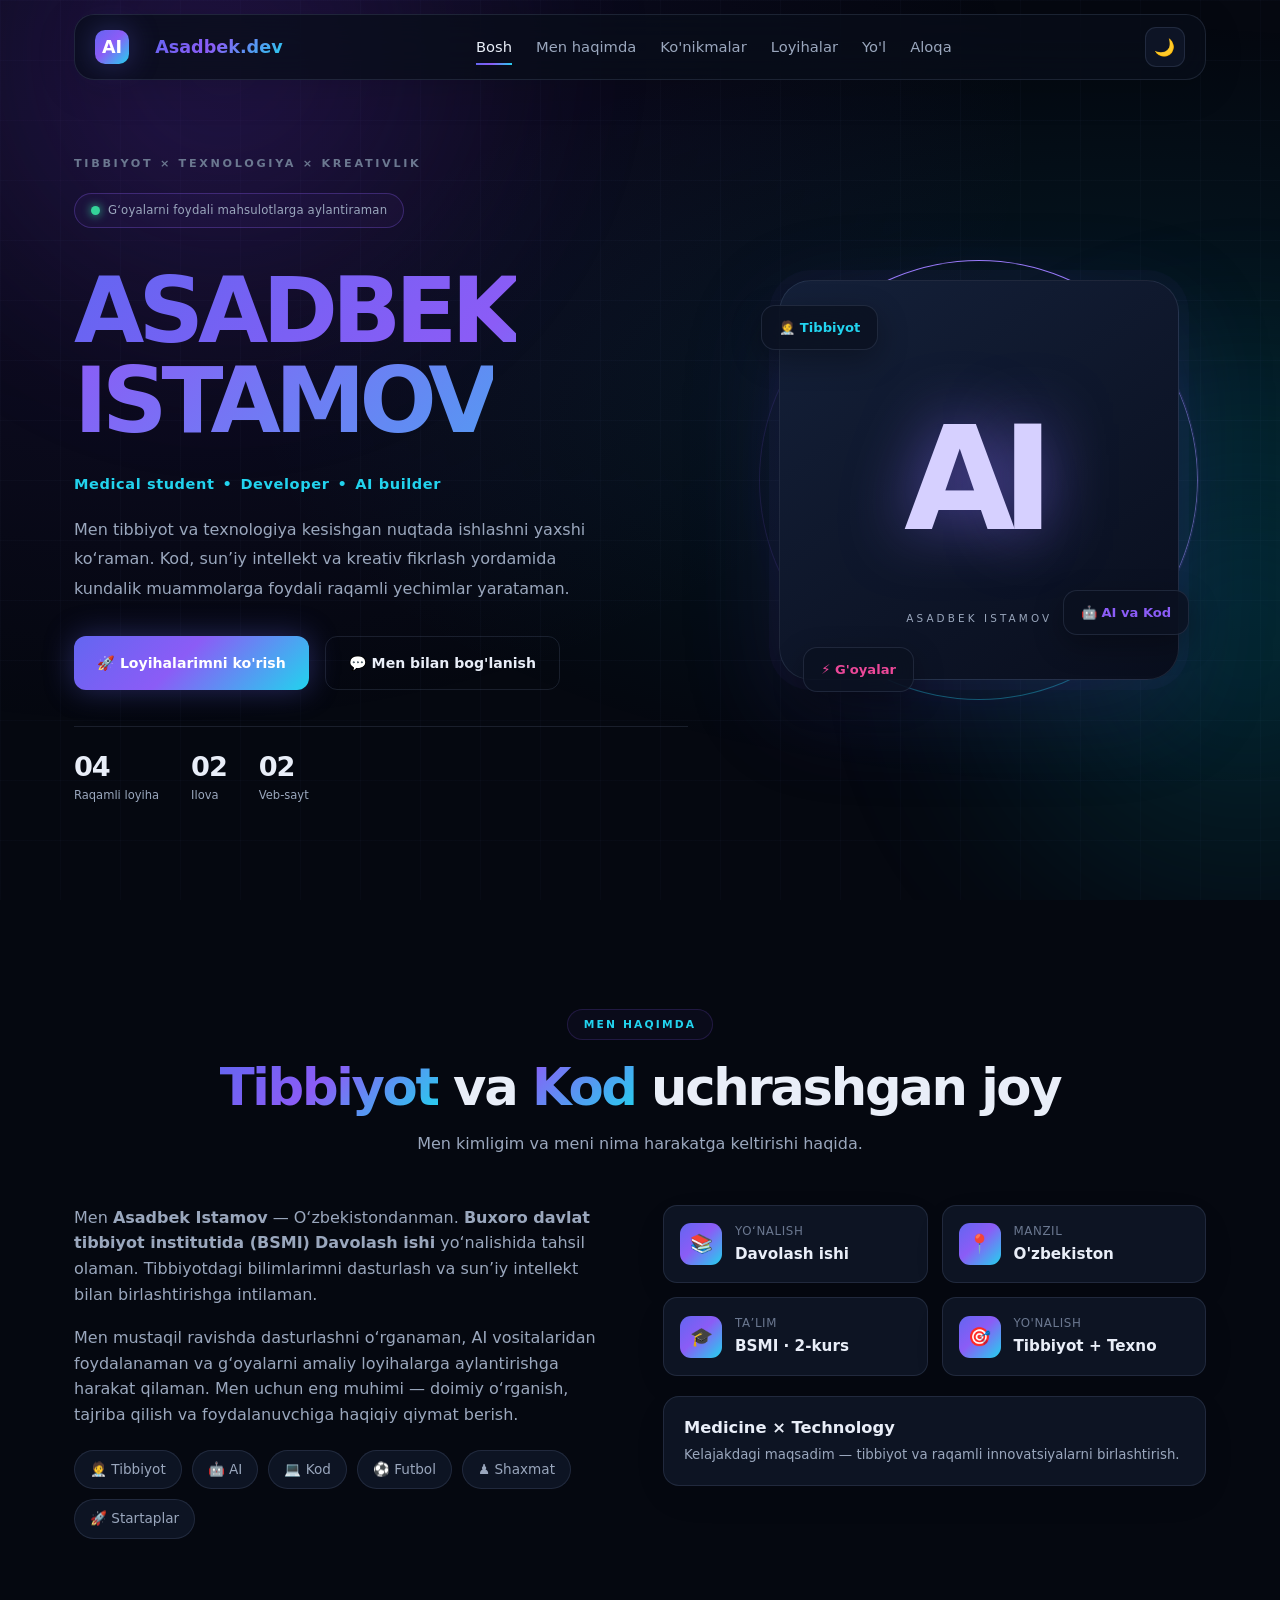
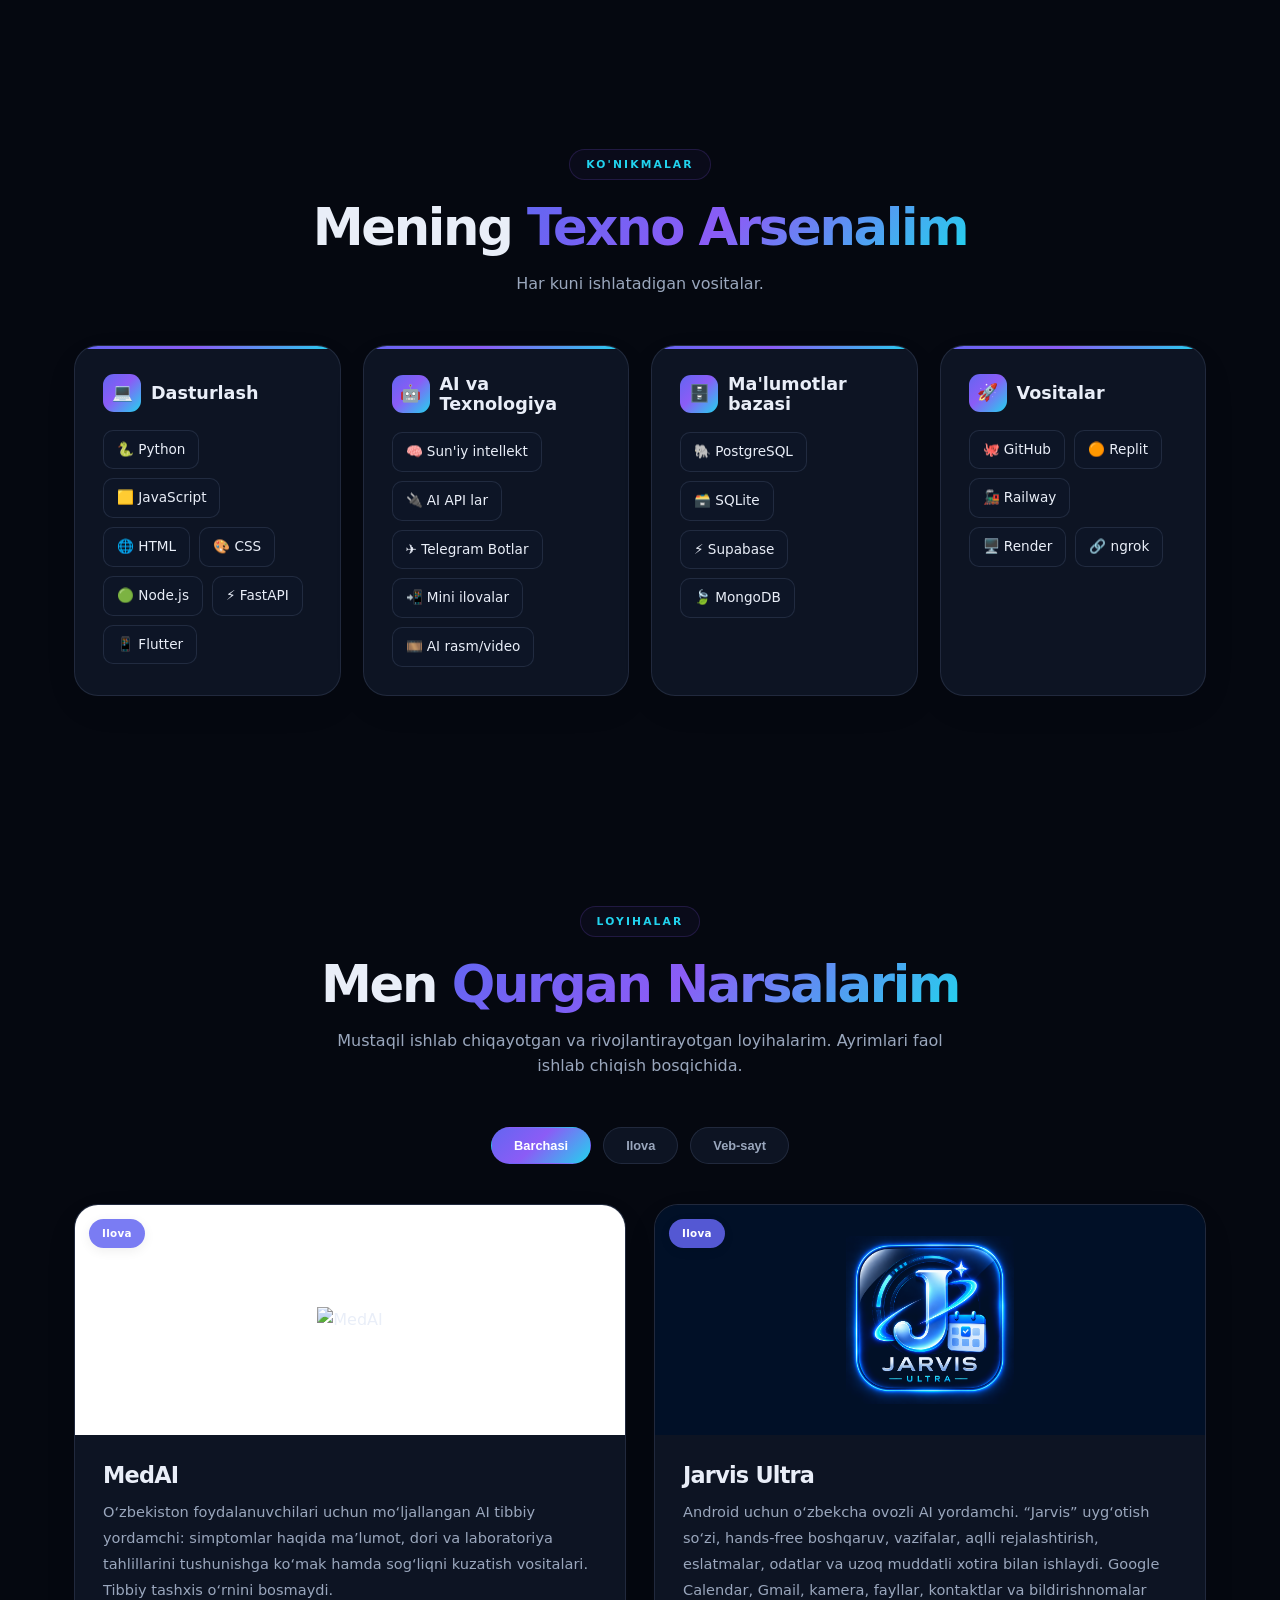
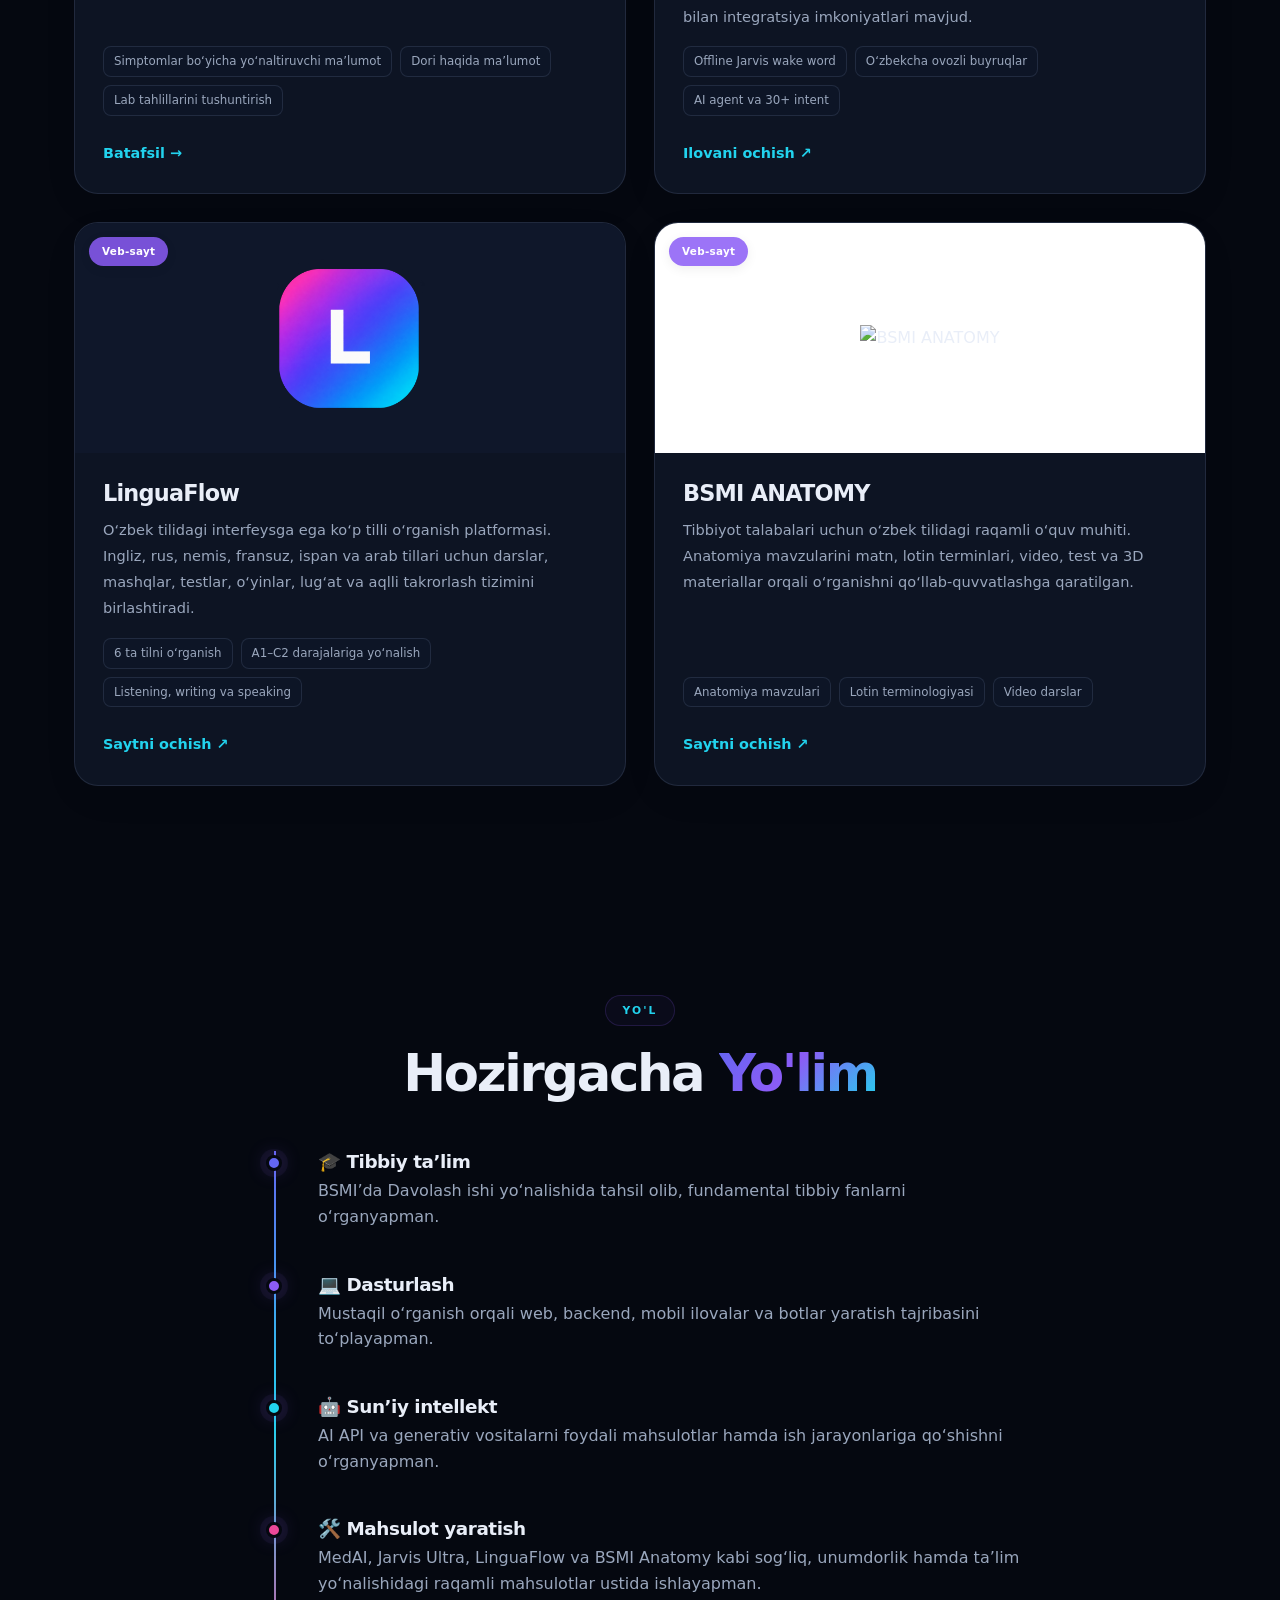
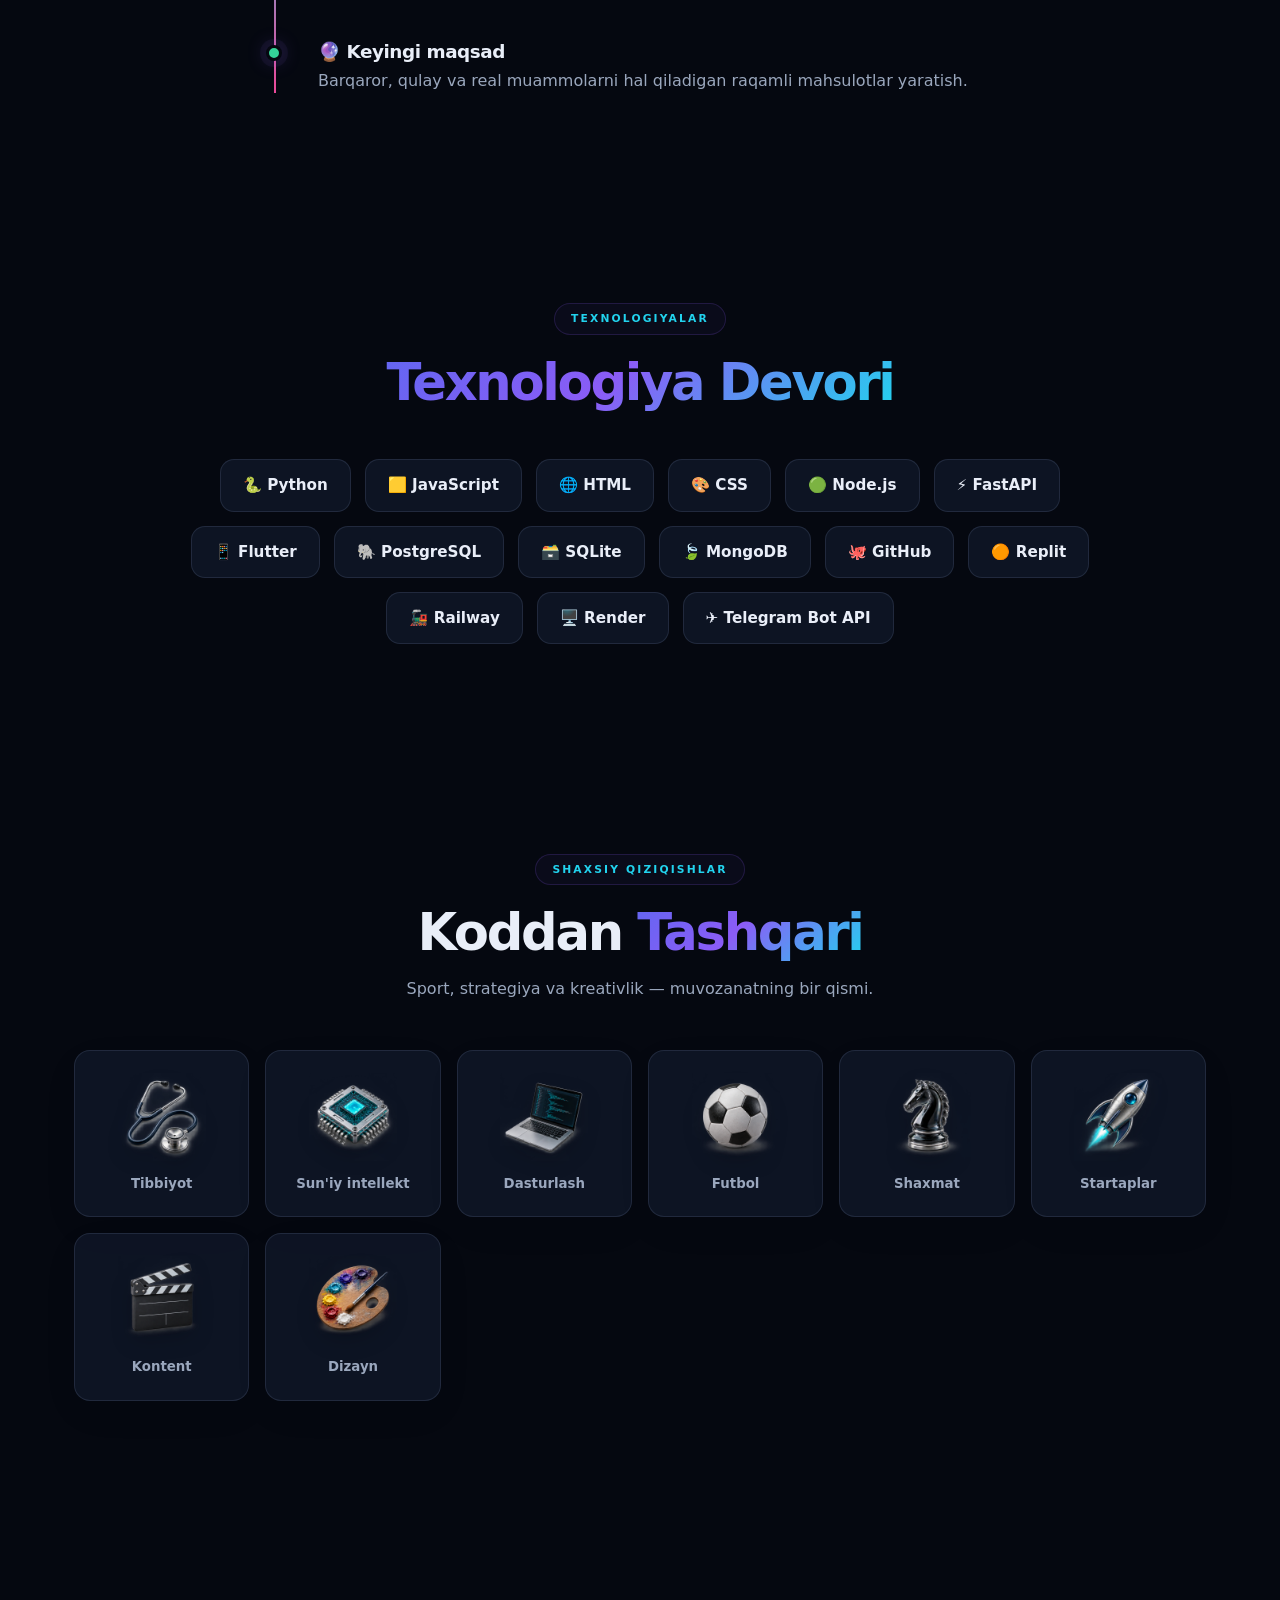
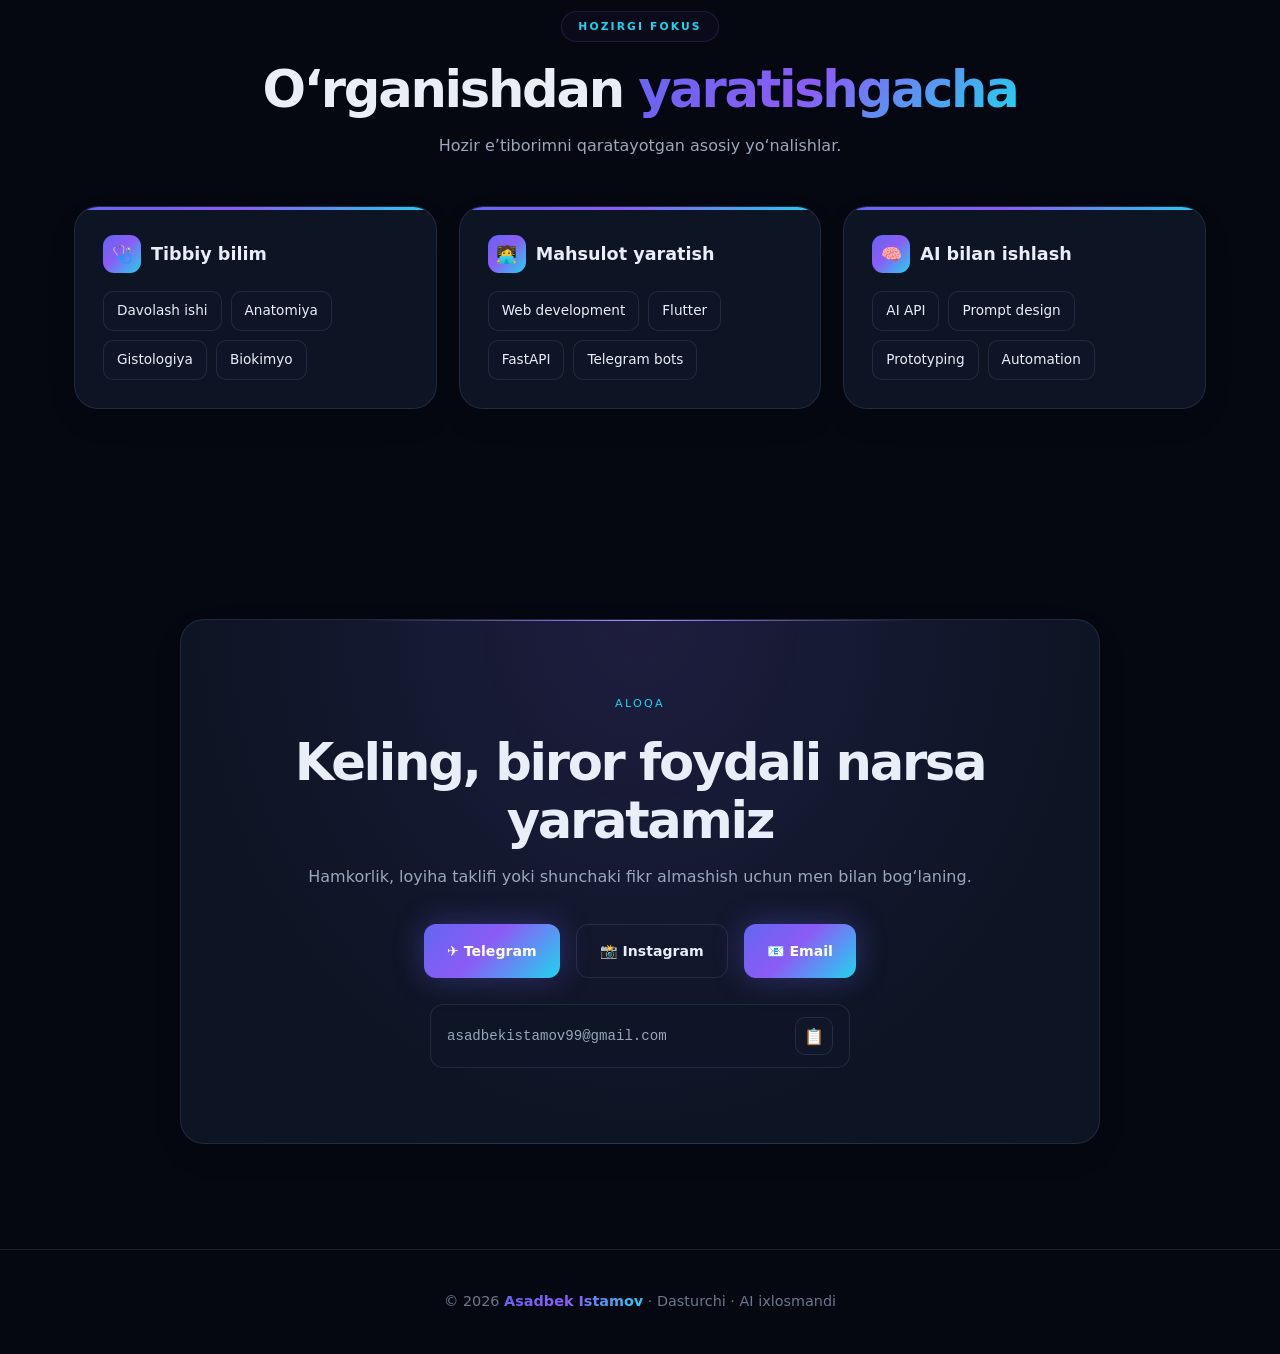
==== commit 3968a7fc: "Replace interest emojis with realistic 3D icons" ====
--- a/index.html
+++ b/index.html
@@ -366,7 +366,14 @@
   [].forEach.call(p.children,function(c){c.onclick=function(e){if(e.target.closest("[data-external]"))return;openModal(c.getAttribute("data-id"));};});
 }
 function renderTech(){var c=$("techWall");c.innerHTML="";DATA.tech.forEach(function(t){c.insertAdjacentHTML("beforeend",'<span class="tech-item">'+ESC(t)+'</span>');});}
-function renderInterests(){var c=$("intGrid");c.innerHTML="";DATA.interests.forEach(function(x){c.insertAdjacentHTML("beforeend",'<div class="int-card"><span class="emoji">'+x[0]+'</span><small>'+ESC(x[1])+'</small></div>');});}
+function renderInterests(){
+  var c=$("intGrid"),symbols=["🩺","🤖","👨‍💻","⚽","♟️","🚀","🎬","🎨"];c.innerHTML="";
+  DATA.interests.forEach(function(x){
+    var i=symbols.indexOf(x[0]);
+    var icon=i<0?'<span class="emoji" aria-hidden="true">'+ESC(x[0])+'</span>':'<span class="interest-art" aria-hidden="true" style="background-position:'+(i%4)*100/3+'% '+Math.floor(i/4)*100+'%"></span>';
+    c.insertAdjacentHTML("beforeend",'<div class="int-card">'+icon+'<small>'+ESC(x[1])+'</small></div>');
+  });
+}
 function renderContacts(){var c=$("contactLinks");c.innerHTML="";DATA.contacts.forEach(function(k,i){c.insertAdjacentHTML("beforeend",'<a href="'+k.url+'" target="_blank" rel="noopener" class="btn '+(i%2===0?"btn-primary":"btn-ghost")+'">'+k.icon+' '+ESC(k.name)+'</a>');});}
 var modalTrigger=null;
 function openModal(id){
--- a/assets/experience.css
+++ b/assets/experience.css
@@ -70,3 +70,8 @@
 .avatar-frame.image-unavailable::after{content:'ASADBEK ISTAMOV';position:absolute;bottom:13%;font-size:.65rem;letter-spacing:.3em;color:#9aa7bd}
 .ring{animation:none;overflow:clip}
 .ring::before{content:'';position:absolute;inset:0;border-radius:50%;border:1px solid transparent;border-right-color:#a491ff88;animation:spin 22s linear infinite}
+/* One shared image keeps the eight realistic interest icons in a single request. */
+.interest-art{display:block;width:88px;height:88px;flex-shrink:0;background-image:url('interest-icons.png');background-size:400% 200%;background-repeat:no-repeat;filter:drop-shadow(0 8px 10px #0003);transition:transform .4s cubic-bezier(.2,.7,.2,1),filter .4s}
+.int-card{gap:12px;padding:22px 16px}
+.int-card:hover .interest-art{transform:translateY(-5px) scale(1.08);filter:drop-shadow(0 12px 14px #635bff33)}
+@media(prefers-reduced-motion:reduce){.int-card:hover .interest-art{transform:none}}
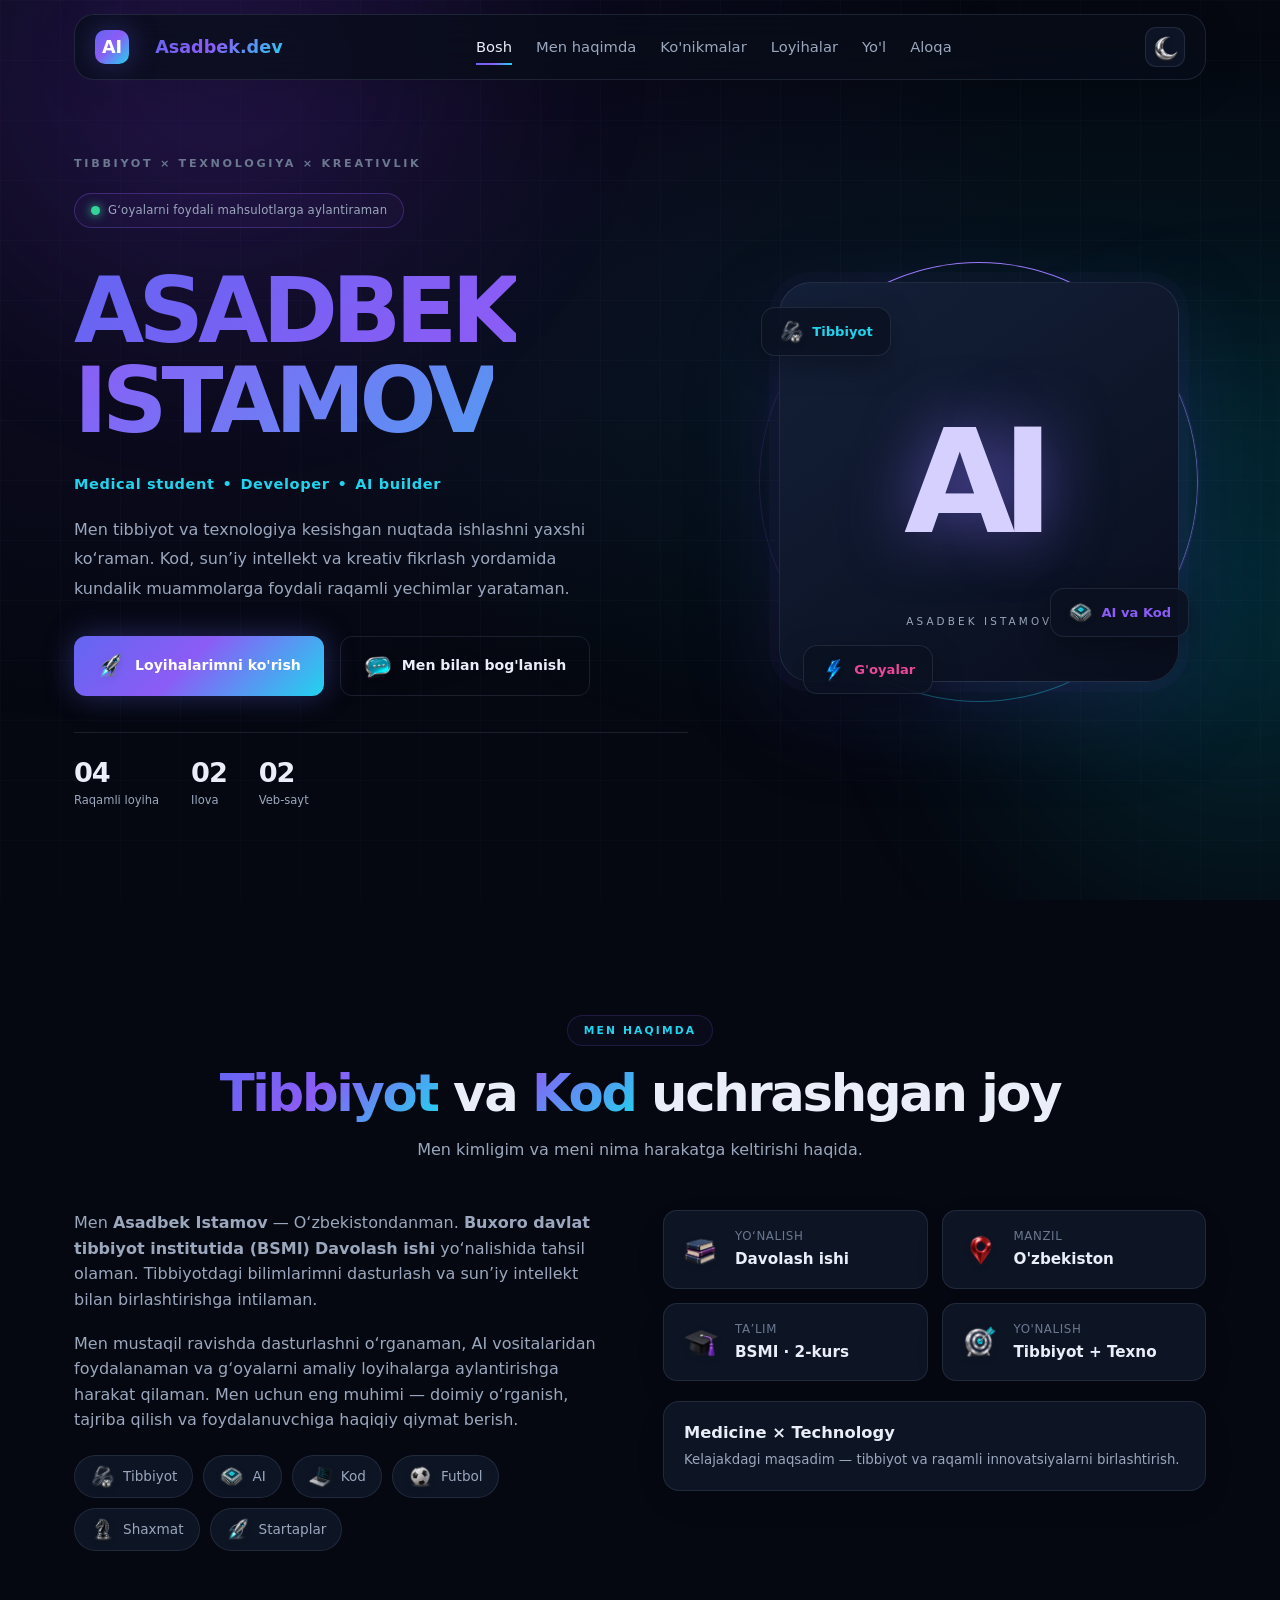
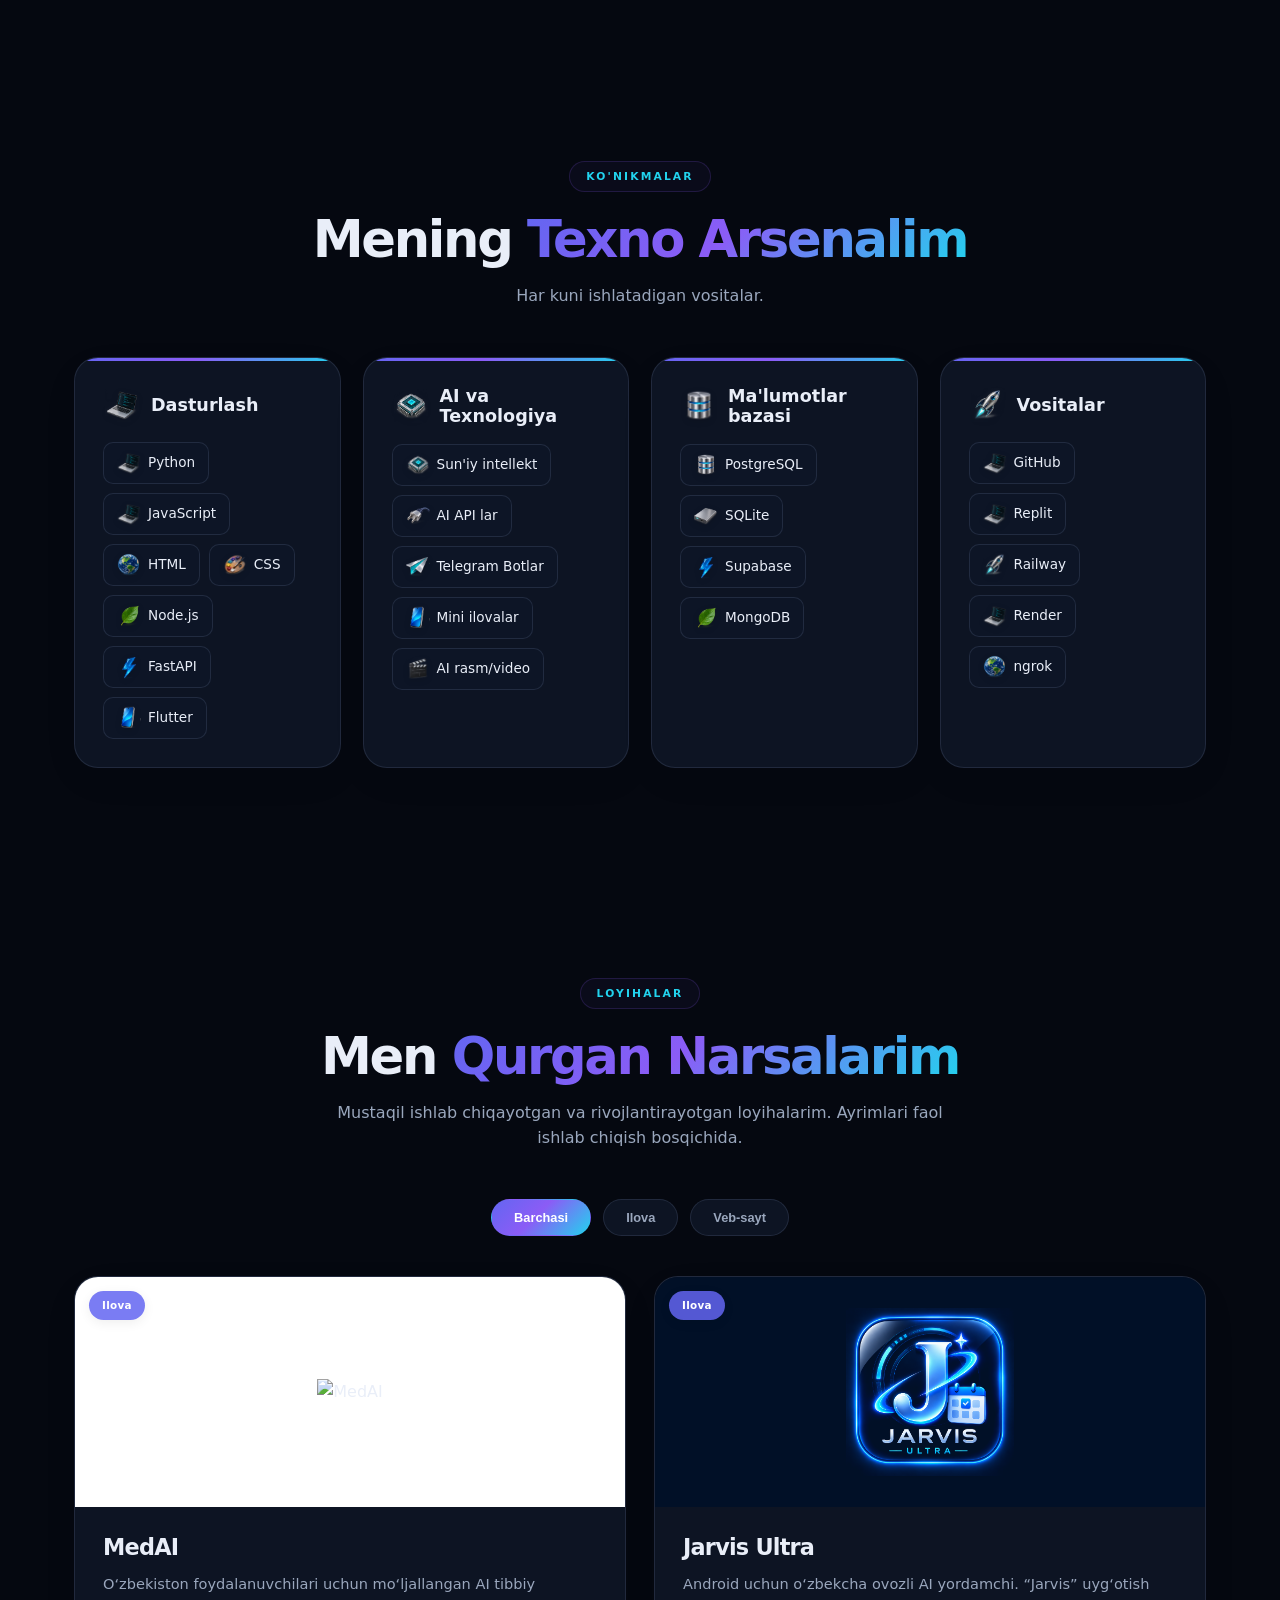
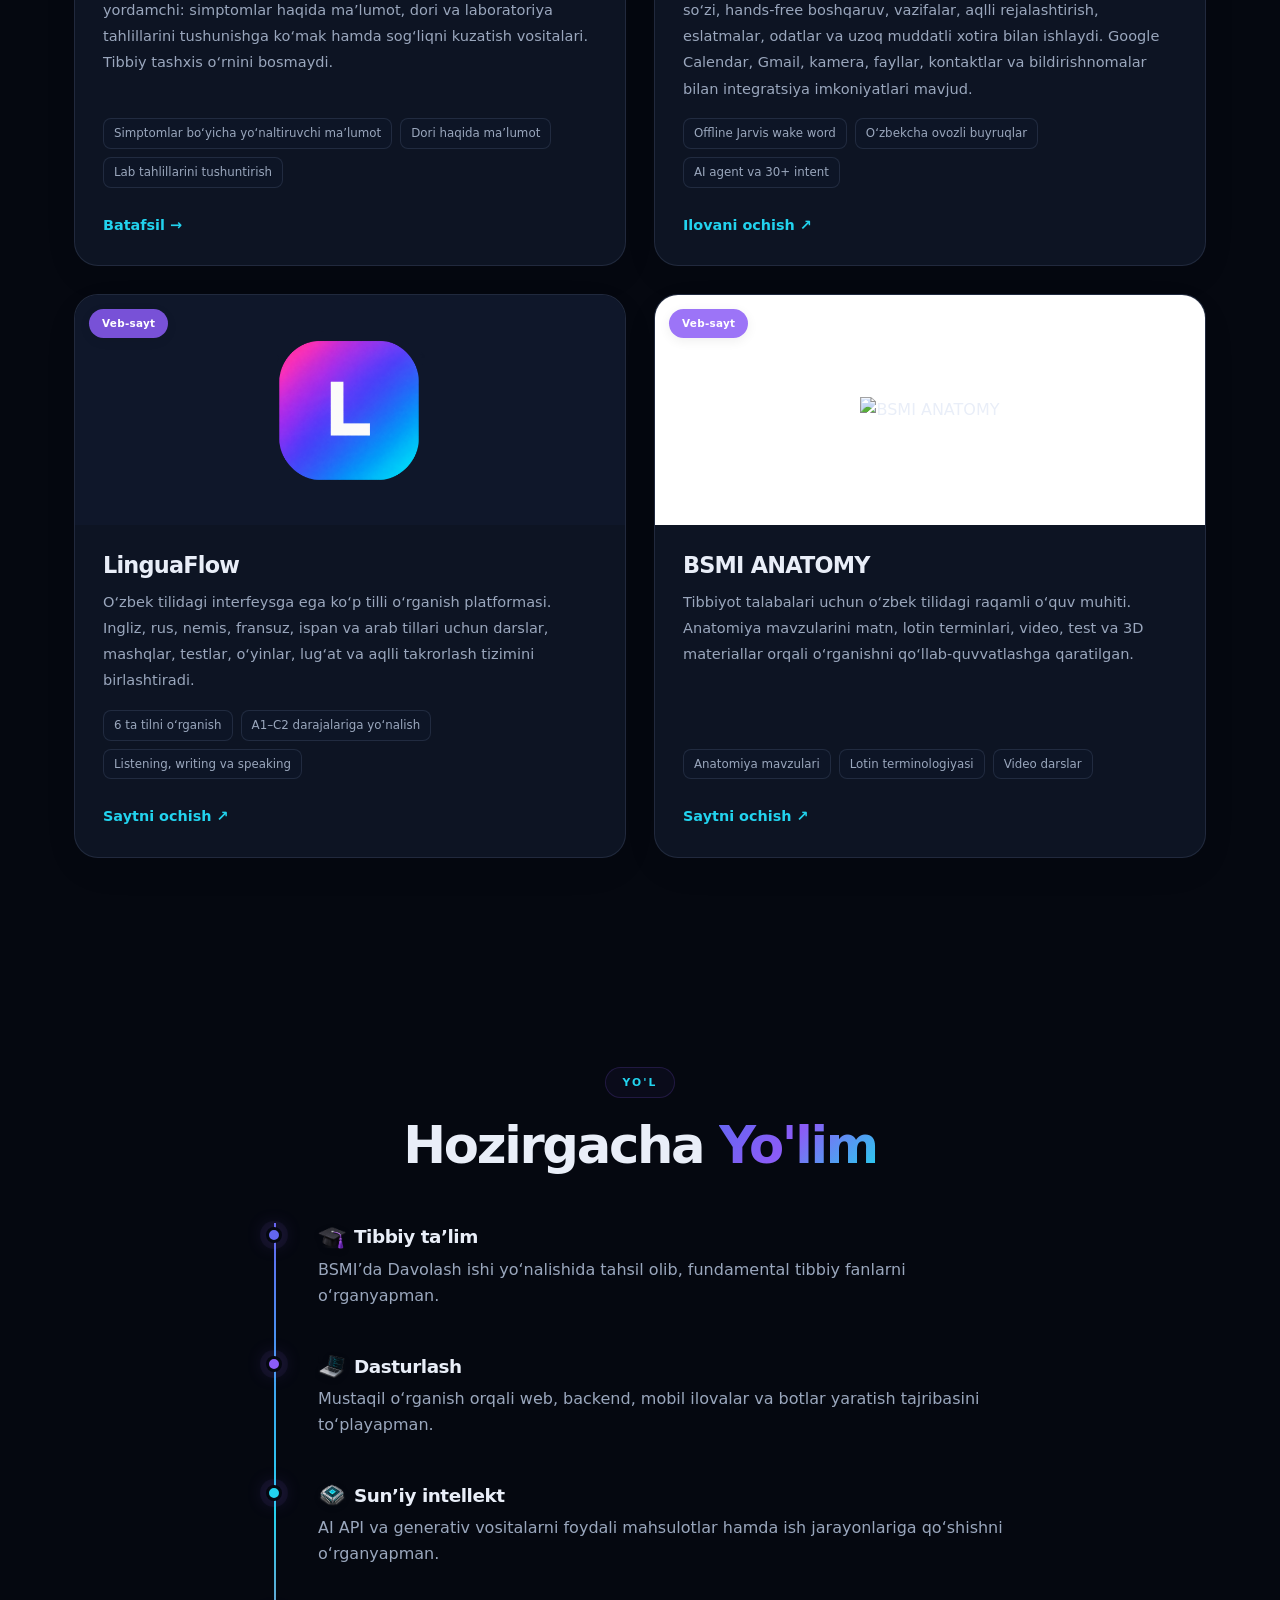
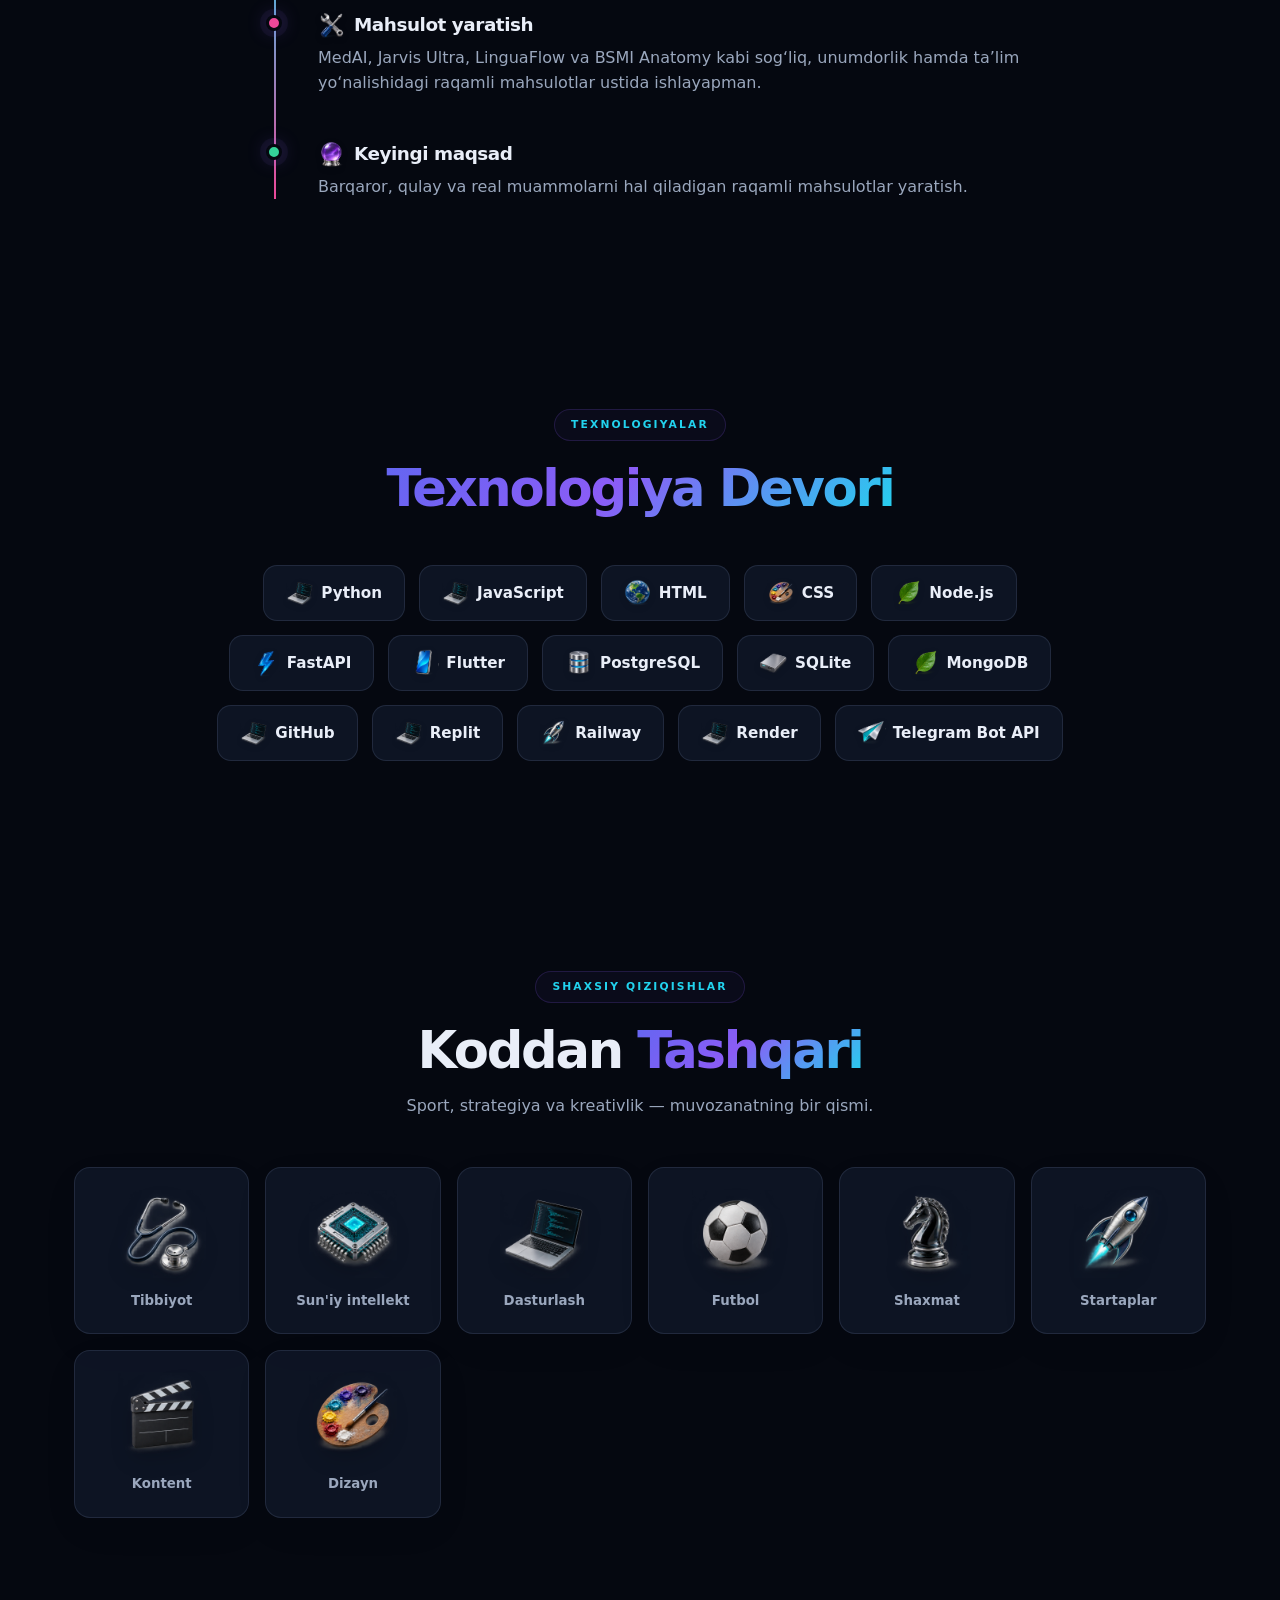
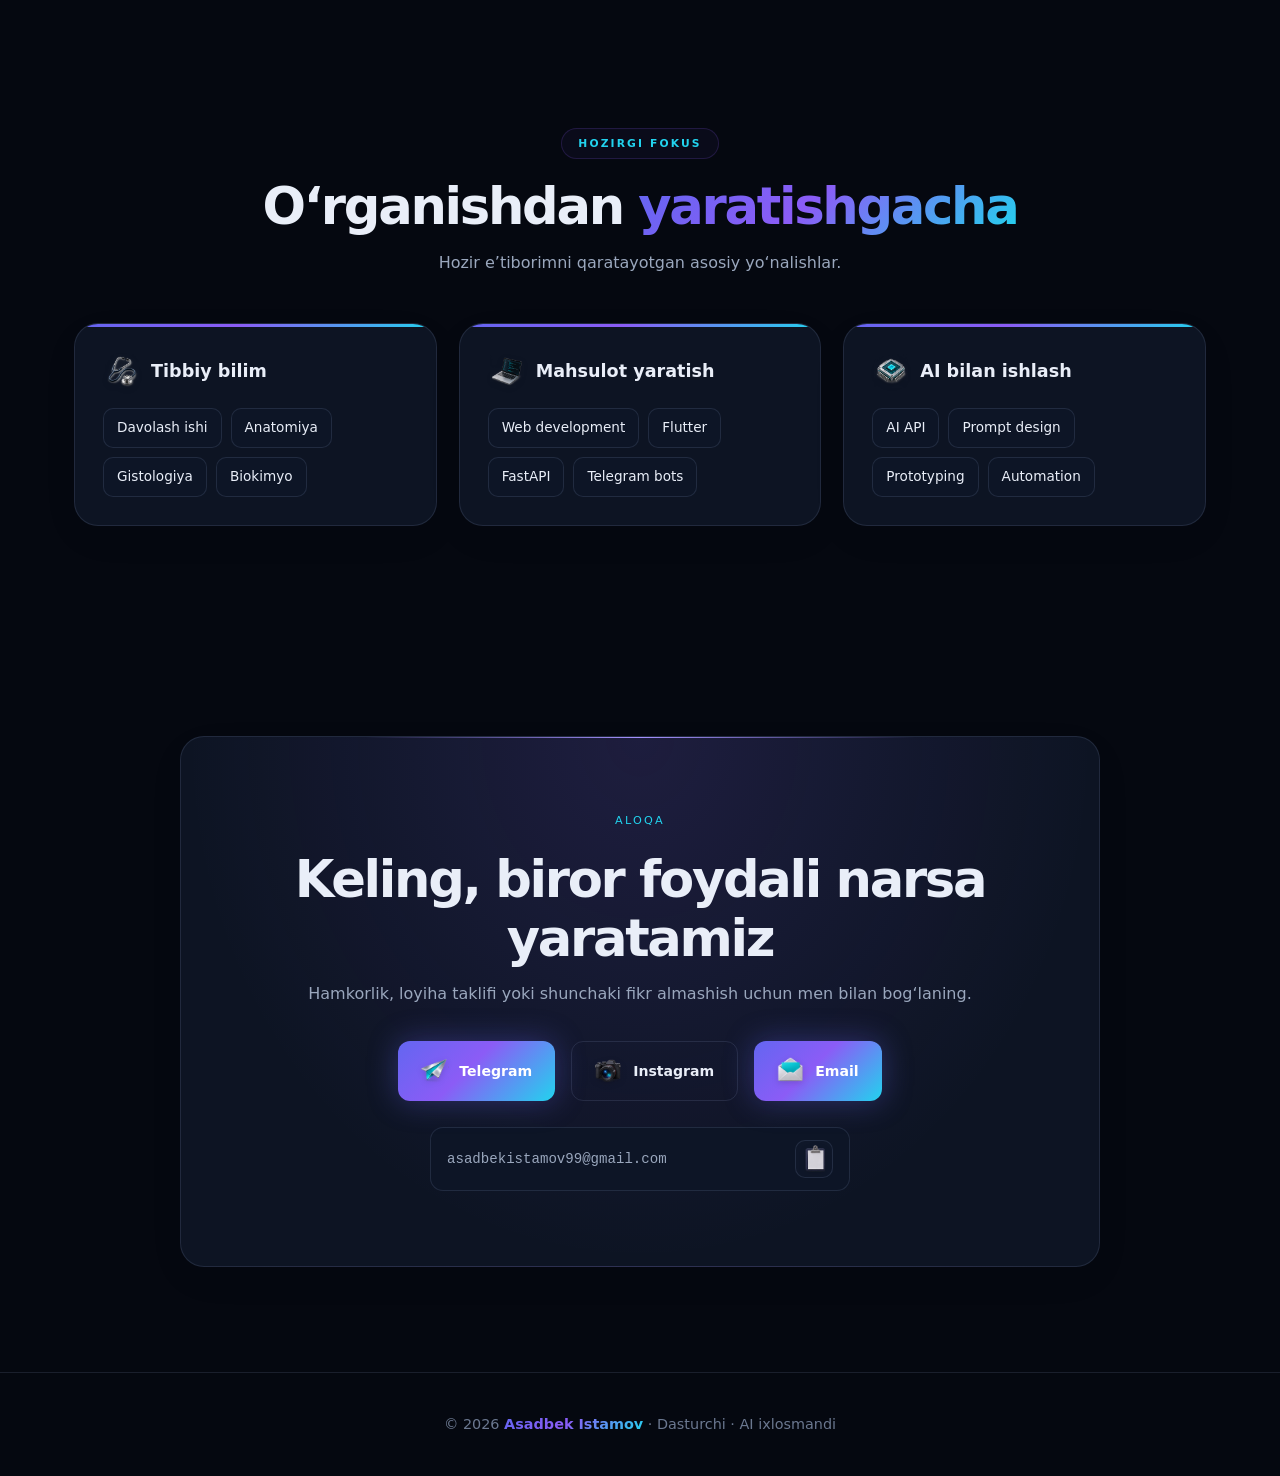
==== commit 7e0a2e94: "Replace decorative emojis across the portfolio with realistic 3D icons" ====
--- a/index.html
+++ b/index.html
@@ -420,6 +420,7 @@
 
 </script>
 <script src="assets/experience.js"></script>
+<script src="assets/icons.js"></script>
 </body>
 </html>
 
--- a/assets/experience.css
+++ b/assets/experience.css
@@ -75,3 +75,14 @@
 .int-card{gap:12px;padding:22px 16px}
 .int-card:hover .interest-art{transform:translateY(-5px) scale(1.08);filter:drop-shadow(0 12px 14px #635bff33)}
 @media(prefers-reduced-motion:reduce){.int-card:hover .interest-art{transform:none}}
+/* Shared realistic artwork also replaces decorative emoji throughout the UI. */
+.icon-3d{display:inline-block;width:28px;height:28px;flex:0 0 28px;vertical-align:middle;background-repeat:no-repeat;filter:drop-shadow(0 2px 3px #0002);pointer-events:none}
+.icon-interest{background-image:url('interest-icons.png');background-size:400% 200%}
+.icon-ui{background-image:url('ui-icons.png');background-size:500% 400%}
+.ic .icon-3d,.gi .icon-3d{width:34px;height:34px;flex-basis:34px}
+.info-card .ic,.skill-group h3 .gi{background:transparent;box-shadow:none}
+.float-badge,.chip,.t-item h3{display:flex;align-items:center;gap:8px}
+.chip .icon-3d,.float-badge .icon-3d{width:25px;height:25px;flex-basis:25px}
+.skill-tag,.tech-item{gap:7px}.skill-tag .icon-3d{width:24px;height:24px;flex-basis:24px}
+#themeToggle .icon-3d,#copyBtn .icon-3d{width:29px;height:29px;flex-basis:29px}
+.proj-media>span:not(.proj-cat)>.icon-3d{width:100px;height:100px}
